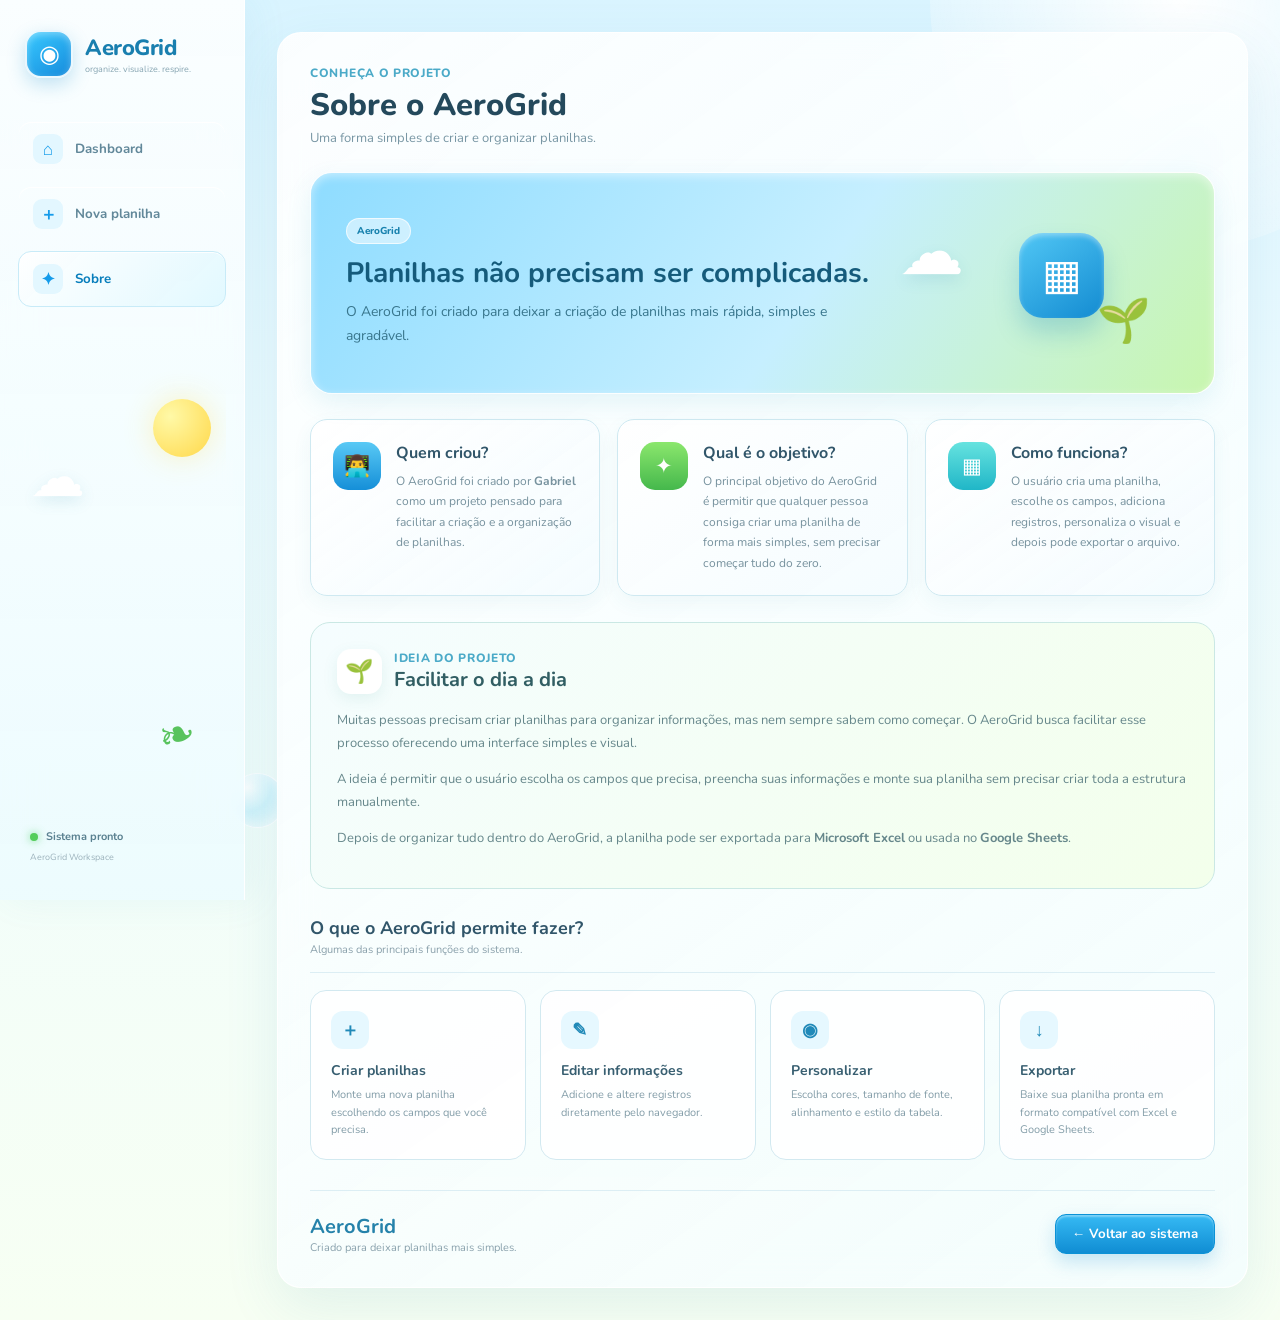
==== sobre.html @ 3f5f3a36 "Aero Grid Um site simples que facilita a criação de planilhas." ====
<!doctype html>
<html lang="pt-BR">
  <head>
    <!--
        permite usar acentos normalmente
    -->
    <meta charset="UTF-8" />

    <!--
        deixa a página funcionar melhor em celular
    -->
    <meta name="viewport" content="width=device-width, initial-scale=1.0" />

    <!--
        nome da aba
    -->
    <title>Sobre - AeroGrid</title>

    <!--
        usa o mesmo css do site principal
    -->
    <link rel="stylesheet" href="style.css" />
  </head>

  <body>
    <!--
        bolhas decorativas do fundo
    -->
    <div class="bolha bolha-1"></div>
    <div class="bolha bolha-2"></div>
    <div class="bolha bolha-3"></div>

    <!--
        menu lateral
    -->
    <aside>
      <!--
            logo e nome do sistema
        -->
      <div class="marca">
        <div class="logo-aerogrid">
          <span> ◉ </span>
        </div>

        <div>
          <h1>AeroGrid</h1>

          <p>organize. visualize. respire.</p>
        </div>
      </div>

      <!--
            menu
        -->
      <nav>
        <!--
                volta para o index
            -->
        <button onclick="window.location.href = 'index.html'">
          <span class="icone-menu"> ⌂ </span>

          Dashboard
        </button>

        <!--
                também volta para o index e já pode criar
                depois pelo botão de nova planilha
            -->
        <button onclick="window.location.href = 'index.html'">
          <span class="icone-menu"> ＋ </span>

          Nova planilha
        </button>

        <!--
                mostra que estamos na página sobre
            -->
        <button class="menu-ativo">
          <span class="icone-menu"> ✦ </span>

          Sobre
        </button>
      </nav>

      <!--
            decoração do menu
        -->
      <div class="natureza-menu">
        <div class="sol-menu"></div>

        <div class="nuvem-menu">☁</div>

        <div class="folha-menu">❧</div>
      </div>

      <!--
            parte de baixo do menu
        -->
      <footer class="rodape-menu">
        <div class="status-online">
          <span></span>

          Sistema pronto
        </div>

        <small> AeroGrid Workspace </small>
      </footer>
    </aside>

    <!--
        conteúdo principal
    -->
    <main>
      <!--
            caixa principal da página sobre
        -->
      <section class="pagina-sobre">
        <!--
                começo da página
            -->
        <header class="cabecalho-sobre">
          <div>
            <p class="saudacao">Conheça o projeto</p>

            <h2>Sobre o AeroGrid</h2>

            <p class="subtitulo">
              Uma forma simples de criar e organizar planilhas.
            </p>
          </div>
        </header>

        <!--
                banner principal
            -->
        <section class="banner-sobre">
          <div>
            <!-- pequena etiqueta -->
            <span class="mini-etiqueta"> AeroGrid </span>

            <!-- frase principal -->
            <h3>Planilhas não precisam ser complicadas.</h3>

            <!-- explicação curta -->
            <p>
              O AeroGrid foi criado para deixar a criação de planilhas mais
              rápida, simples e agradável.
            </p>
          </div>

          <!--
                    desenho decorativo
                -->
          <div class="ilustracao-sobre">
            <!-- ícone da planilha -->
            <span class="icone-planilha"> ▦ </span>

            <!-- plantinha -->
            <span class="icone-folha"> 🌱 </span>

            <!-- nuvem -->
            <span class="icone-nuvem"> ☁ </span>
          </div>
        </section>

        <!--
                três cards explicando o projeto
            -->
        <section class="cards-sobre">
          <!--
                    card sobre quem criou
                -->
          <article class="card-sobre">
            <div class="icone-card-sobre">👨‍💻</div>

            <div>
              <h3>Quem criou?</h3>

              <p>
                O AeroGrid foi criado por
                <strong>Gabriel</strong>
                como um projeto pensado para facilitar a criação e a organização
                de planilhas.
              </p>
            </div>
          </article>

          <!--
                    card sobre o objetivo
                -->
          <article class="card-sobre">
            <div class="icone-card-sobre verde-card">✦</div>

            <div>
              <h3>Qual é o objetivo?</h3>

              <p>
                O principal objetivo do AeroGrid é permitir que qualquer pessoa
                consiga criar uma planilha de forma mais simples, sem precisar
                começar tudo do zero.
              </p>
            </div>
          </article>

          <!--
                    card explicando como funciona
                -->
          <article class="card-sobre">
            <div class="icone-card-sobre ciano-card">▦</div>

            <div>
              <h3>Como funciona?</h3>

              <p>
                O usuário cria uma planilha, escolhe os campos, adiciona
                registros, personaliza o visual e depois pode exportar o
                arquivo.
              </p>
            </div>
          </article>
        </section>

        <!--
                parte explicando melhor a ideia do projeto
            -->
        <section class="objetivo-sobre">
          <!-- título -->
          <div class="titulo-objetivo">
            <span> 🌱 </span>

            <div>
              <p class="saudacao">Ideia do projeto</p>

              <h3>Facilitar o dia a dia</h3>
            </div>
          </div>

          <!--
                    primeiro parágrafo
                -->
          <p>
            Muitas pessoas precisam criar planilhas para organizar informações,
            mas nem sempre sabem como começar. O AeroGrid busca facilitar esse
            processo oferecendo uma interface simples e visual.
          </p>

          <!--
                    segundo parágrafo
                -->
          <p>
            A ideia é permitir que o usuário escolha os campos que precisa,
            preencha suas informações e monte sua planilha sem precisar criar
            toda a estrutura manualmente.
          </p>

          <!--
                    terceiro parágrafo
                -->
          <p>
            Depois de organizar tudo dentro do AeroGrid, a planilha pode ser
            exportada para
            <strong>Microsoft Excel</strong>
            ou usada no
            <strong>Google Sheets</strong>.
          </p>
        </section>

        <!--
                parte mostrando as funções do sistema
            -->
        <section class="recursos-sobre">
          <!-- título -->
          <div class="titulo-area">
            <div>
              <h3>O que o AeroGrid permite fazer?</h3>

              <p>Algumas das principais funções do sistema.</p>
            </div>
          </div>

          <!--
                    lista dos recursos
                -->
          <div class="lista-recursos">
            <!-- criar planilha -->
            <article>
              <span> ＋ </span>

              <h4>Criar planilhas</h4>

              <p>
                Monte uma nova planilha escolhendo os campos que você precisa.
              </p>
            </article>

            <!-- editar -->
            <article>
              <span> ✎ </span>

              <h4>Editar informações</h4>

              <p>Adicione e altere registros diretamente pelo navegador.</p>
            </article>

            <!-- personalizar -->
            <article>
              <span> ◉ </span>

              <h4>Personalizar</h4>

              <p>
                Escolha cores, tamanho de fonte, alinhamento e estilo da tabela.
              </p>
            </article>

            <!-- exportar -->
            <article>
              <span> ↓ </span>

              <h4>Exportar</h4>

              <p>
                Baixe sua planilha pronta em formato compatível com Excel e
                Google Sheets.
              </p>
            </article>
          </div>
        </section>

        <!--
                parte final
            -->
        <footer class="final-sobre">
          <div>
            <h3>AeroGrid</h3>

            <p>Criado para deixar planilhas mais simples.</p>
          </div>

          <!--
                    botão para voltar
                -->
          <button
            class="principal"
            onclick="window.location.href = 'index.html'"
          >
            ← Voltar ao sistema
          </button>
        </footer>
      </section>
    </main>
  </body>
</html>
---- style.css ----
/*
    pega uma fonte arredondada e moderna da internet
*/
@import url("https://fonts.googleapis.com/css2?family=Nunito:wght@400;500;600;700;800&display=swap");

/*
    tira alguns espaços que o navegador coloca sozinho
*/
* {
  margin: 0;
  padding: 0;
  box-sizing: border-box;
}

/*
    aqui criamos nomes para as cores
    assim fica mais fácil usar elas depois
*/
:root {
  --azul: #149bea;
  --azul-forte: #087cc6;
  --azul-claro: #dff5ff;

  --ciano: #35d4d4;

  --verde: #55c94b;
  --verde-claro: #e9ffd9;

  --branco: #ffffff;

  --fundo: #effaff;

  --texto: #25445a;
  --texto-claro: #728f9e;

  --borda: #cce7f0;

  --sombra: rgba(35, 127, 166, 0.13);
}

/*
    visual geral da página
*/
body {
  min-height: 100vh;

  display: flex;

  font-family: "Nunito", sans-serif;

  color: var(--texto);

  /*
        cria um fundo que começa azul
        e vai ficando esverdeado
    */
  background: linear-gradient(180deg, #d9f4ff 0%, #effcff 35%, #f7fff3 100%);

  overflow-x: hidden;
}

/*
    cria um brilho branco no fundo
*/
body::before {
  content: "";

  position: fixed;

  width: 500px;
  height: 500px;

  top: -250px;
  right: -150px;

  border-radius: 50%;

  background: radial-gradient(
    circle,
    rgba(255, 255, 255, 0.95),
    rgba(255, 255, 255, 0)
  );

  pointer-events: none;
}

/*
    bolhas decorativas do site
*/
.bolha {
  position: fixed;

  border-radius: 50%;

  border: 1px solid rgba(255, 255, 255, 0.9);

  /*
        deixa a bolha parecendo transparente
    */
  background: radial-gradient(
    circle at 30% 25%,
    rgba(255, 255, 255, 0.95),
    rgba(117, 218, 255, 0.25) 45%,
    rgba(52, 175, 221, 0.08)
  );

  box-shadow: inset 0 0 15px rgba(255, 255, 255, 0.8);

  pointer-events: none;

  z-index: 0;
}

/*
    posição da primeira bolha
*/
.bolha-1 {
  width: 85px;
  height: 85px;

  right: 5%;
  top: 13%;
}

/*
    posição da segunda bolha
*/
.bolha-2 {
  width: 35px;
  height: 35px;

  right: 11%;
  top: 28%;
}

/*
    posição da terceira bolha
*/
.bolha-3 {
  width: 55px;
  height: 55px;

  left: 18%;
  bottom: 8%;
}

/*
    menu lateral
*/
aside {
  width: 245px;

  height: 100vh;

  position: fixed;

  left: 0;
  top: 0;

  padding: 25px 18px;

  display: flex;

  flex-direction: column;

  /*
        fundo branco meio transparente
    */
  background: linear-gradient(
    180deg,
    rgba(255, 255, 255, 0.85),
    rgba(235, 251, 255, 0.82)
  );

  /*
        deixa o fundo atrás meio borrado
    */
  backdrop-filter: blur(20px);

  border-right: 1px solid rgba(255, 255, 255, 0.9);

  box-shadow: 8px 0 35px rgba(72, 165, 194, 0.08);

  z-index: 20;
}

/*
    área da logo
*/
.marca {
  display: flex;

  align-items: center;

  gap: 12px;

  padding: 5px 7px;

  margin-bottom: 38px;
}

/*
    quadradinho da logo
*/
.logo-aerogrid {
  width: 48px;
  height: 48px;

  border-radius: 16px;

  display: flex;

  align-items: center;

  justify-content: center;

  color: white;

  font-size: 24px;

  background: linear-gradient(145deg, #38c9ff, #168bdc);

  border: 2px solid rgba(255, 255, 255, 0.9);

  box-shadow:
    0 7px 18px rgba(30, 149, 209, 0.25),
    inset 0 3px 7px rgba(255, 255, 255, 0.35);
}

/*
    nome do sistema
*/
.marca h1 {
  color: #197faf;

  font-size: 22px;

  font-weight: 800;

  letter-spacing: -0.5px;
}

/*
    frase pequena da marca
*/
.marca p {
  color: #87a5b2;

  font-size: 9px;
}

/*
    menu de navegação
*/
nav {
  display: flex;

  flex-direction: column;

  gap: 9px;
}

/*
    botões do menu
*/
nav button {
  display: flex;

  align-items: center;

  gap: 12px;

  width: 100%;

  border: 1px solid transparent;

  background: transparent;

  padding: 12px 14px;

  border-radius: 13px;

  font-family: inherit;

  color: #62889a;

  font-weight: 700;

  cursor: pointer;

  transition: 0.2s;
}

/*
    quadradinho do ícone do menu
*/
.icone-menu {
  width: 30px;
  height: 30px;

  border-radius: 9px;

  display: flex;

  align-items: center;

  justify-content: center;

  background: #e3f7ff;

  color: var(--azul);

  font-size: 17px;
}

/*
    quando passa o mouse no botão
*/
nav button:hover {
  color: #087ebc;

  border-color: #c8ebf8;

  background: linear-gradient(
    135deg,
    rgba(255, 255, 255, 0.95),
    rgba(223, 248, 255, 0.9)
  );

  box-shadow: 0 6px 16px rgba(63, 158, 193, 0.08);

  transform: translateX(3px);
}

/*
    mostra qual item do menu está selecionado
*/
.menu-ativo {
  color: #087ebc;

  border-color: #c8ebf8;

  background: linear-gradient(
    135deg,
    rgba(255, 255, 255, 0.95),
    rgba(223, 248, 255, 0.9)
  );
}

/*
    área de decoração do menu
*/
.natureza-menu {
  position: relative;

  flex: 1;

  overflow: hidden;
}

/*
    sol pequeno do menu
*/
.sol-menu {
  width: 58px;
  height: 58px;

  position: absolute;

  top: 18%;
  right: 15px;

  border-radius: 50%;

  background: radial-gradient(circle at 30% 30%, #fff9a7, #ffd84a);

  box-shadow: 0 0 30px rgba(255, 212, 53, 0.3);
}

/*
    nuvem do menu
*/
.nuvem-menu {
  position: absolute;

  top: 26%;
  left: 12px;

  color: white;

  font-size: 55px;

  text-shadow: 0 5px 15px rgba(70, 151, 183, 0.15);
}

/*
    folha decorativa
*/
.folha-menu {
  position: absolute;

  bottom: 10%;
  right: 30px;

  color: #58c35d;

  font-size: 44px;

  transform: rotate(-15deg);
}

/*
    rodapé do menu lateral
*/
.rodape-menu {
  display: flex;

  flex-direction: column;

  gap: 7px;

  padding: 12px;
}

/*
    texto de sistema funcionando
*/
.status-online {
  display: flex;

  align-items: center;

  gap: 8px;

  color: #5a8190;

  font-size: 11px;

  font-weight: 700;
}

/*
    bolinha verde do status
*/
.status-online span {
  width: 8px;
  height: 8px;

  border-radius: 50%;

  background: #54cd5b;

  box-shadow: 0 0 8px rgba(67, 205, 88, 0.7);
}

/*
    texto pequeno do rodapé
*/
.rodape-menu small {
  color: #9ab1ba;

  font-size: 9px;
}

/*
    parte principal do site
*/
main {
  width: calc(100% - 245px);

  min-height: 100vh;

  margin-left: 245px;

  padding: 32px;

  position: relative;

  z-index: 2;
}

/*
    caixa principal do dashboard e editor
*/
#dashboard,
#editor,
.pagina-sobre {
  width: 100%;

  max-width: 1400px;

  min-height: calc(100vh - 64px);

  margin: auto;

  padding: 32px;

  border: 1px solid rgba(255, 255, 255, 0.95);

  border-radius: 24px;

  background: linear-gradient(
    145deg,
    rgba(255, 255, 255, 0.89),
    rgba(243, 253, 255, 0.78)
  );

  backdrop-filter: blur(18px);

  box-shadow: 0 20px 55px rgba(58, 140, 170, 0.11);
}

/*
    classe usada para esconder uma tela
*/
.escondido {
  display: none !important;
}

/*
    cabeçalho do dashboard
*/
.cabecalho-dashboard {
  display: flex;

  align-items: center;

  justify-content: space-between;

  gap: 20px;

  margin-bottom: 25px;
}

/*
    texto pequeno de boas-vindas
*/
.saudacao {
  color: #4baac8;

  font-size: 12px;

  font-weight: 800;

  text-transform: uppercase;

  letter-spacing: 0.7px;
}

/*
    título do dashboard
*/
.cabecalho-dashboard h2,
.cabecalho-sobre h2 {
  margin-top: 3px;

  color: #24495c;

  font-size: 31px;

  font-weight: 800;
}

/*
    texto pequeno abaixo do título
*/
.subtitulo {
  margin-top: 3px;

  color: #7896a4;

  font-size: 13px;
}

/*
    visual normal dos botões
*/
button {
  font-family: inherit;

  padding: 10px 16px;

  border: 1px solid #cce8f1;

  border-radius: 11px;

  background: rgba(255, 255, 255, 0.88);

  color: #527d90;

  font-weight: 700;

  cursor: pointer;

  transition: 0.2s;

  box-shadow: inset 0 1px 0 rgba(255, 255, 255, 0.9);
}

/*
    quando passa o mouse no botão
*/
button:hover {
  color: #1984ba;

  border-color: #9fdaf0;

  background: #effaff;

  transform: translateY(-1px);
}

/*
    botão azul principal
*/
.principal {
  border: 1px solid #0b92d6;

  color: white;

  background: linear-gradient(180deg, #36baf4, #108dd3);

  box-shadow:
    0 8px 18px rgba(17, 142, 211, 0.22),
    inset 0 2px 2px rgba(255, 255, 255, 0.35);
}

/*
    efeito do botão azul
*/
.principal:hover {
  color: white;

  background: linear-gradient(180deg, #42c4fb, #0b83c8);

  box-shadow: 0 10px 22px rgba(17, 142, 211, 0.28);
}

/*
    banner grande da página inicial
*/
.banner {
  min-height: 175px;

  position: relative;

  overflow: hidden;

  display: flex;

  align-items: center;

  justify-content: space-between;

  margin-bottom: 23px;

  padding: 28px 32px;

  border: 1px solid rgba(255, 255, 255, 0.95);

  border-radius: 22px;

  background: linear-gradient(125deg, #8edcff, #c6efff 53%, #c8f6ae);

  box-shadow:
    inset 0 3px 10px rgba(255, 255, 255, 0.5),
    0 9px 25px rgba(61, 166, 195, 0.12);
}

/*
    brilho no banner
*/
.banner::after {
  content: "";

  position: absolute;

  width: 230px;
  height: 230px;

  top: -160px;
  left: 33%;

  border-radius: 50%;

  background: rgba(255, 255, 255, 0.45);

  filter: blur(10px);
}

/*
    texto do banner
*/
.banner-texto {
  position: relative;

  z-index: 5;

  max-width: 520px;
}

/*
    etiqueta pequena do banner
*/
.mini-etiqueta {
  display: inline-block;

  margin-bottom: 10px;

  padding: 5px 10px;

  border: 1px solid rgba(255, 255, 255, 0.7);

  border-radius: 50px;

  color: #1982ae;

  background: rgba(255, 255, 255, 0.5);

  font-size: 10px;

  font-weight: 800;
}

/*
    título do banner
*/
.banner h3 {
  color: #155b7b;

  font-size: 25px;

  margin-bottom: 6px;
}

/*
    texto do banner
*/
.banner p {
  color: #39768d;

  font-size: 13px;

  max-width: 410px;
}

/*
    parte onde ficam sol, nuvem e ilha
*/
.banner-ilustracao {
  width: 290px;

  height: 150px;

  position: relative;
}

/*
    sol grande do banner
*/
.sol {
  width: 70px;
  height: 70px;

  position: absolute;

  right: 28px;
  top: 4px;

  border-radius: 50%;

  background: radial-gradient(circle at 30% 30%, #fffbc0, #ffdc45);

  box-shadow: 0 0 28px rgba(255, 219, 76, 0.45);
}

/*
    nuvens do banner
*/
.nuvem {
  position: absolute;

  color: white;

  text-shadow: 0 5px 15px rgba(48, 139, 177, 0.12);
}

/*
    primeira nuvem
*/
.nuvem-1 {
  left: 10px;
  top: 18px;

  font-size: 64px;
}

/*
    segunda nuvem
*/
.nuvem-2 {
  right: 70px;
  top: 53px;

  font-size: 44px;
}

/*
    ilha verde
*/
.ilha {
  width: 180px;
  height: 45px;

  position: absolute;

  bottom: 5px;
  right: 20px;

  display: flex;

  align-items: center;

  justify-content: center;

  border-radius: 50% 50% 45% 45%;

  background: linear-gradient(#73d95c, #40ae48);

  box-shadow: 0 10px 15px rgba(40, 131, 85, 0.15);
}

/*
    plantinha da ilha
*/
.ilha span {
  font-size: 32px;

  transform: translateY(-17px);
}

/*
    área dos três cards de números
*/
.estatisticas {
  display: grid;

  grid-template-columns: repeat(3, 1fr);

  gap: 17px;

  margin-bottom: 35px;
}

/*
    cada card de número
*/
.estatisticas > div {
  min-height: 105px;

  padding: 20px;

  display: flex;

  align-items: center;

  gap: 16px;

  border: 1px solid rgba(183, 224, 237, 0.85);

  border-radius: 17px;

  background: linear-gradient(
    145deg,
    rgba(255, 255, 255, 0.95),
    rgba(242, 252, 255, 0.86)
  );

  box-shadow: 0 8px 20px rgba(55, 135, 164, 0.06);

  transition: 0.2s;
}

/*
    quando passa o mouse no card
*/
.estatisticas > div:hover {
  transform: translateY(-3px);

  box-shadow: 0 12px 26px rgba(55, 135, 164, 0.1);
}

/*
    ícones dos cards
*/
.icone-estatistica {
  width: 48px;
  height: 48px;

  display: flex;

  align-items: center;

  justify-content: center;

  border-radius: 15px;

  font-size: 22px;

  font-weight: bold;

  color: white;

  box-shadow: inset 0 2px 2px rgba(255, 255, 255, 0.35);
}

/*
    ícone azul
*/
.icone-estatistica.azul {
  background: linear-gradient(#5dcaff, #158fe0);
}

/*
    ícone verde
*/
.icone-estatistica.verde {
  background: linear-gradient(#8ae56c, #42b94a);
}

/*
    ícone ciano
*/
.icone-estatistica.ciano {
  background: linear-gradient(#5ee2df, #20b7c8);
}

/*
    texto pequeno do card
*/
.estatisticas section p {
  color: #7894a1;

  font-size: 11px;

  font-weight: 700;
}

/*
    número grande
*/
.estatisticas strong {
  color: #284b5e;

  font-size: 29px;
}

/*
    área das planilhas
*/
.area-planilhas {
  margin-top: 8px;
}

/*
    título da área
*/
.titulo-area {
  display: flex;

  justify-content: space-between;

  align-items: center;

  padding-bottom: 15px;

  margin-bottom: 17px;

  border-bottom: 1px solid #dceef4;
}

/*
    título
*/
.titulo-area h3 {
  color: #31566a;

  font-size: 18px;
}

/*
    descrição pequena
*/
.titulo-area p {
  color: #8aa1ab;

  font-size: 11px;

  margin-top: 2px;
}

/*
    grade dos cards de planilhas
*/
.lista-planilhas {
  display: grid;

  grid-template-columns: repeat(auto-fill, minmax(270px, 1fr));

  gap: 15px;
}

/*
    card de uma planilha
*/
.card-planilha {
  position: relative;

  overflow: hidden;

  padding: 20px;

  border: 1px solid #cfe9f1;

  border-radius: 16px;

  background: linear-gradient(145deg, #ffffff, #f4fcff);

  cursor: pointer;

  transition: 0.2s;

  box-shadow: 0 6px 18px rgba(44, 128, 159, 0.05);
}

/*
    faixa colorida do lado do card
*/
.card-planilha::before {
  content: "";

  width: 5px;

  position: absolute;

  left: 0;
  top: 0;
  bottom: 0;

  background: linear-gradient(#27b6f2, #62d65c);
}

/*
    efeito quando passa o mouse
*/
.card-planilha:hover {
  transform: translateY(-3px);

  border-color: #9dd8e9;

  box-shadow: 0 11px 27px rgba(44, 128, 159, 0.11);
}

/*
    nome da planilha
*/
.card-planilha h4 {
  margin-bottom: 7px;

  color: #345768;

  font-size: 15px;
}

/*
    informações da planilha
*/
.card-planilha p {
  margin-bottom: 15px;

  color: #89a0aa;

  font-size: 11px;
}

/*
    parte de baixo do card
*/
.card-planilha footer {
  display: flex;

  justify-content: space-between;

  align-items: center;
}

/*
    etiqueta excel ou google sheets
*/
.tag {
  padding: 5px 9px;

  color: #2881a5;

  background: #e8f8ff;

  border: 1px solid #c5eafa;

  border-radius: 50px;

  font-size: 9px;

  font-weight: 800;
}

/*
    botão excluir
*/
.excluir {
  padding: 6px 9px;

  color: #df6971;

  border-color: #ffd5d8;

  background: #fff5f5;
}

/*
    cabeçalho do editor
*/
.cabecalho-editor {
  display: flex;

  align-items: center;

  justify-content: space-between;

  gap: 20px;

  margin-bottom: 24px;
}

/*
    parte esquerda do editor
*/
.informacoes-editor {
  display: flex;

  align-items: center;

  gap: 18px;
}

/*
    botão voltar
*/
.voltar {
  color: #2786ad;

  background: #ecfaff;
}

/*
    texto pequeno acima do nome
*/
.mini-texto {
  color: #55a6c4;

  font-size: 10px;

  font-weight: 800;

  text-transform: uppercase;

  letter-spacing: 0.5px;
}

/*
    campo com o nome da planilha
*/
.titulo-planilha {
  display: block;

  max-width: 550px;

  border: none;

  outline: none;

  background: transparent;

  color: #294b5c;

  font-family: inherit;

  font-size: 26px;

  font-weight: 800;
}

/*
    texto mostrando excel ou google
*/
#tipoPlanilha {
  color: #8ba3ad;

  font-size: 11px;
}

/*
    botões do editor
*/
.acoes {
  display: flex;

  gap: 9px;

  flex-wrap: wrap;
}

/*
    caixa de personalização
*/
.personalizacao {
  overflow: hidden;

  margin-bottom: 22px;

  border: 1px solid #c9e9f2;

  border-radius: 17px;

  background: rgba(255, 255, 255, 0.85);

  box-shadow: 0 7px 20px rgba(49, 136, 167, 0.06);
}

/*
    topo da personalização
*/
.titulo-personalizacao {
  padding: 17px 19px;

  display: flex;

  align-items: center;

  justify-content: space-between;

  gap: 20px;

  background: linear-gradient(90deg, #e6f8ff, #efffe8);

  border-bottom: 1px solid #d1eaf1;
}

/*
    organiza o ícone e o texto
*/
.titulo-personalizacao > div {
  display: flex;

  align-items: center;

  gap: 10px;
}

/*
    ícone da personalização
*/
.personalizacao-icone {
  width: 36px;
  height: 36px;

  display: flex;

  align-items: center;

  justify-content: center;

  border-radius: 11px;

  color: white;

  background: linear-gradient(#4bc9e7, #239acb);
}

/*
    título
*/
.titulo-personalizacao h3 {
  color: #32677c;

  font-size: 15px;
}

/*
    texto pequeno
*/
.titulo-personalizacao p {
  color: #80a0ac;

  font-size: 10px;
}

/*
    grade das opções de personalização
*/
.opcoes-personalizacao {
  padding: 17px;

  display: grid;

  grid-template-columns: repeat(8, minmax(100px, 1fr));

  gap: 12px;
}

/*
    texto de cada opção
*/
.opcoes-personalizacao label {
  display: flex;

  flex-direction: column;

  gap: 6px;

  color: #708e9b;

  font-size: 9px;

  font-weight: 800;
}

/*
    caixas de escolha
*/
.opcoes-personalizacao select {
  height: 36px;

  padding: 0 8px;

  outline: none;

  border: 1px solid #cae5ee;

  border-radius: 9px;

  color: #4c7485;

  background: #faffff;

  font-family: inherit;
}

/*
    seletor de cor
*/
.opcoes-personalizacao input[type="color"] {
  width: 48px;
  height: 36px;

  padding: 3px;

  border: 1px solid #c8e4ed;

  border-radius: 9px;

  background: white;

  cursor: pointer;
}

/*
    caixa onde fica a tabela
*/
.tabela-container {
  overflow: auto;

  border: 1px solid #c8e7ef;

  border-radius: 17px;

  background: rgba(255, 255, 255, 0.94);

  box-shadow: 0 8px 22px rgba(45, 131, 161, 0.06);
}

/*
    tamanho da tabela
*/
table {
  width: 100%;

  min-width: 700px;
}

/*
    títulos das colunas
*/
th {
  padding: 14px;

  font-size: 13px;

  font-weight: 800;
}

/*
    células
*/
td {
  padding: 0;
}

/*
    campos onde o usuário escreve
*/
td input {
  width: 100%;

  padding: 14px;

  border: none;

  outline: none;

  font-family: inherit;

  background: transparent;
}

/*
    quando clica em uma célula
*/
td input:focus {
  background: #ecfbff !important;

  box-shadow: inset 0 0 0 2px #59bee4;
}

/*
    coluna de ações
*/
.coluna-acoes {
  width: 80px;

  text-align: center;
}

/*
    modo grade
*/
.modo-grade {
  border-collapse: collapse;
}

/*
    cria linhas em volta de tudo
*/
.modo-grade th,
.modo-grade td {
  border: 1px solid #d2e9f0;
}

/*
    modo tabela
*/
.modo-tabela {
  border-collapse: separate;

  border-spacing: 0 9px;

  padding: 10px;
}

/*
    tira bordas dos títulos
*/
.modo-tabela thead th {
  border: none;
}

/*
    bordas das linhas
*/
.modo-tabela td {
  border-top: 1px solid #d2e9f0;

  border-bottom: 1px solid #d2e9f0;
}

/*
    arredonda o lado esquerdo
*/
.modo-tabela td:first-child {
  border-left: 1px solid #d2e9f0;

  border-radius: 10px 0 0 10px;
}

/*
    arredonda o lado direito
*/
.modo-tabela td:last-child {
  border-right: 1px solid #d2e9f0;

  border-radius: 0 10px 10px 0;
}

/*
    mensagem de nenhuma planilha
*/
.vazio {
  grid-column: 1 / -1;

  padding: 45px;

  text-align: center;

  color: #7596a4;

  border: 1px dashed #9fd7e8;

  border-radius: 16px;

  background: linear-gradient(135deg, #f5fdff, #f4fff0);
}

/*
    janelas de criar planilha e campo
*/
dialog {
  width: 500px;

  max-width: 92%;

  padding: 0;

  margin: auto;

  border: 1px solid #c6e5ee;

  border-radius: 19px;

  background: rgba(255, 255, 255, 0.97);

  box-shadow: 0 25px 70px rgba(31, 113, 145, 0.24);
}

/*
    escurece o fundo quando abre a janela
*/
dialog::backdrop {
  background: rgba(25, 74, 93, 0.22);

  backdrop-filter: blur(4px);
}

/*
    espaço dentro da janela
*/
dialog form {
  padding: 28px;
}

/*
    topo da janela
*/
.titulo-modal {
  display: flex;

  align-items: center;

  gap: 12px;

  margin-bottom: 23px;
}

/*
    ícone da janela
*/
.icone-modal {
  width: 42px;
  height: 42px;

  display: flex;

  align-items: center;

  justify-content: center;

  border-radius: 13px;

  color: white;

  background: linear-gradient(#56c9ef, #228fc8);

  box-shadow: inset 0 2px 2px rgba(255, 255, 255, 0.4);
}

/*
    título da janela
*/
.titulo-modal h2 {
  color: #31586b;

  font-size: 20px;
}

/*
    descrição da janela
*/
.titulo-modal p {
  color: #88a2ad;

  font-size: 10px;
}

/*
    textos dos campos da janela
*/
dialog label {
  display: block;

  margin-bottom: 17px;

  color: #577989;

  font-size: 11px;

  font-weight: 800;
}

/*
    campos e seletores da janela
*/
dialog input,
dialog select {
  display: block;

  width: 100%;

  margin-top: 7px;

  padding: 11px;

  outline: none;

  border: 1px solid #c9e5ed;

  border-radius: 10px;

  background: #fbffff;

  color: #4f7181;

  font-family: inherit;
}

/*
    quando clica em um campo da janela
*/
dialog input:focus,
dialog select:focus {
  border-color: #59bee4;

  box-shadow: 0 0 0 3px rgba(80, 193, 231, 0.13);
}

/*
    parte dos campos da criação
*/
.area-campos-modal {
  margin-top: 21px;
}

/*
    título dos campos
*/
.area-campos-modal h3 {
  color: #41687a;

  font-size: 14px;
}

/*
    texto de exemplo
*/
.descricao {
  margin: 4px 0 12px;

  color: #88a1ab;

  font-size: 10px;
}

/*
    cada campo criado
*/
.campo-criacao {
  display: flex;

  gap: 8px;

  margin-bottom: 8px;
}

/*
    tira margem do input
*/
.campo-criacao input {
  margin: 0;
}

/*
    botão de adicionar campo
*/
.secundario {
  width: 100%;

  margin-top: 6px;

  color: #258ab3;

  border-style: dashed;

  background: #f4fcff;
}

/*
    botões da parte de baixo da janela
*/
dialog footer {
  display: flex;

  justify-content: flex-end;

  gap: 9px;

  margin-top: 23px;
}

/*
    botão cancelar
*/
.cancelar {
  color: #7a929b;
}

/* ================================================= */
/* PAGINA SOBRE */
/* ================================================= */

/*
    cabeçalho da página sobre
*/
.cabecalho-sobre {
  margin-bottom: 25px;
}

/*
    banner da página sobre
*/
.banner-sobre {
  position: relative;

  overflow: hidden;

  min-height: 210px;

  padding: 35px;

  margin-bottom: 25px;

  display: flex;

  align-items: center;

  justify-content: space-between;

  border-radius: 22px;

  border: 1px solid rgba(255, 255, 255, 0.95);

  background: linear-gradient(125deg, #8edcff, #c6efff 55%, #c8f6ae);

  box-shadow:
    inset 0 3px 10px rgba(255, 255, 255, 0.5),
    0 9px 25px rgba(61, 166, 195, 0.12);
}

/*
    título do banner sobre
*/
.banner-sobre h3 {
  max-width: 550px;

  margin-bottom: 8px;

  color: #155b7b;

  font-size: 28px;
}

/*
    texto do banner sobre
*/
.banner-sobre p {
  max-width: 540px;

  color: #39768d;

  font-size: 14px;

  line-height: 1.7;
}

/*
    área decorativa do banner
*/
.ilustracao-sobre {
  width: 280px;
  height: 150px;

  position: relative;
}

/*
    quadrado com ícone de planilha
*/
.icone-planilha {
  width: 85px;
  height: 85px;

  position: absolute;

  right: 75px;
  top: 25px;

  display: flex;

  align-items: center;

  justify-content: center;

  border-radius: 24px;

  color: white;

  font-size: 42px;

  background: linear-gradient(145deg, #51c7f5, #138bd1);

  box-shadow:
    0 15px 25px rgba(24, 134, 190, 0.25),
    inset 0 3px 5px rgba(255, 255, 255, 0.35);
}

/*
    plantinha decorativa
*/
.icone-folha {
  position: absolute;

  right: 28px;
  bottom: 8px;

  font-size: 43px;
}

/*
    nuvem decorativa
*/
.icone-nuvem {
  position: absolute;

  left: 0;
  top: 0;

  color: white;

  font-size: 65px;

  text-shadow: 0 6px 15px rgba(45, 133, 169, 0.13);
}

/*
    cards da página sobre
*/
.cards-sobre {
  display: grid;

  grid-template-columns: repeat(3, 1fr);

  gap: 17px;

  margin-bottom: 26px;
}

/*
    cada card
*/
.card-sobre {
  display: flex;

  align-items: flex-start;

  gap: 15px;

  padding: 22px;

  border: 1px solid #cfe9f1;

  border-radius: 17px;

  background: linear-gradient(
    145deg,
    rgba(255, 255, 255, 0.97),
    rgba(244, 252, 255, 0.9)
  );

  box-shadow: 0 7px 20px rgba(44, 128, 159, 0.06);
}

/*
    título do card
*/
.card-sobre h3 {
  margin-bottom: 7px;

  color: #31566a;

  font-size: 16px;
}

/*
    texto do card
*/
.card-sobre p {
  color: #77929e;

  font-size: 12px;

  line-height: 1.7;
}

/*
    ícone do card
*/
.icone-card-sobre {
  min-width: 48px;
  height: 48px;

  display: flex;

  align-items: center;

  justify-content: center;

  border-radius: 15px;

  color: white;

  font-size: 21px;

  background: linear-gradient(#59c9f5, #158fd8);
}

/*
    versão verde do ícone
*/
.verde-card {
  background: linear-gradient(#8be76d, #45b84c);
}

/*
    versão ciano
*/
.ciano-card {
  background: linear-gradient(#66e3df, #20b6c7);
}

/*
    caixa explicando a ideia do projeto
*/
.objetivo-sobre {
  padding: 26px;

  margin-bottom: 27px;

  border-radius: 20px;

  border: 1px solid #cae8e4;

  background: linear-gradient(135deg, #f5fdff, #f3ffeb);
}

/*
    título dessa caixa
*/
.titulo-objetivo {
  display: flex;

  align-items: center;

  gap: 12px;

  margin-bottom: 15px;
}

/*
    ícone da plantinha
*/
.titulo-objetivo > span {
  width: 45px;
  height: 45px;

  display: flex;

  align-items: center;

  justify-content: center;

  border-radius: 14px;

  background: white;

  font-size: 23px;

  box-shadow: 0 5px 15px rgba(63, 148, 137, 0.1);
}

/*
    título da ideia
*/
.titulo-objetivo h3 {
  color: #315e63;

  font-size: 20px;
}

/*
    parágrafos da ideia
*/
.objetivo-sobre > p {
  max-width: 1000px;

  margin-bottom: 12px;

  color: #66878b;

  font-size: 13px;

  line-height: 1.8;
}

/*
    área de recursos
*/
.recursos-sobre {
  margin-bottom: 30px;
}

/*
    grid dos recursos
*/
.lista-recursos {
  display: grid;

  grid-template-columns: repeat(4, 1fr);

  gap: 14px;
}

/*
    cada recurso
*/
.lista-recursos article {
  padding: 20px;

  border: 1px solid #d2e9f0;

  border-radius: 16px;

  background: rgba(255, 255, 255, 0.86);
}

/*
    ícone do recurso
*/
.lista-recursos article > span {
  width: 38px;
  height: 38px;

  display: flex;

  align-items: center;

  justify-content: center;

  margin-bottom: 12px;

  border-radius: 12px;

  color: #2089b8;

  background: #e6f8ff;

  font-size: 18px;

  font-weight: 800;
}

/*
    título do recurso
*/
.lista-recursos h4 {
  margin-bottom: 6px;

  color: #385f71;

  font-size: 14px;
}

/*
    texto do recurso
*/
.lista-recursos p {
  color: #839da8;

  font-size: 11px;

  line-height: 1.6;
}

/*
    parte final da página sobre
*/
.final-sobre {
  display: flex;

  justify-content: space-between;

  align-items: center;

  gap: 20px;

  padding-top: 22px;

  border-top: 1px solid #dceef4;
}

/*
    nome do sistema no final
*/
.final-sobre h3 {
  color: #2582aa;

  font-size: 20px;
}

/*
    frase final
*/
.final-sobre p {
  color: #8aa2ac;

  font-size: 11px;
}

/* ================================================= */
/* RESPONSIVIDADE */
/* ================================================= */

/*
    quando a tela começa a ficar menor
*/
@media (max-width: 1150px) {
  /*
        deixa as opções de personalização em 4 colunas
    */
  .opcoes-personalizacao {
    grid-template-columns: repeat(4, 1fr);
  }

  /*
        deixa os cards da página sobre um embaixo do outro
    */
  .cards-sobre {
    grid-template-columns: 1fr;
  }

  /*
        recursos ficam em 2 colunas
    */
  .lista-recursos {
    grid-template-columns: repeat(2, 1fr);
  }
}

/*
    estilo para celular
*/
@media (max-width: 800px) {
  /*
        menu fica pequeno
    */
  aside {
    width: 72px;

    padding: 20px 8px;
  }

  /*
        centraliza a logo
    */
  .marca {
    justify-content: center;
  }

  /*
        esconde o texto da logo
    */
  .marca > div:last-child {
    display: none;
  }

  /*
        deixa a logo menor
    */
  .logo-aerogrid {
    width: 46px;
    height: 46px;
  }

  /*
        deixa apenas os ícones do menu
    */
  nav button {
    justify-content: center;

    font-size: 0;

    padding: 10px;
  }

  /*
        aumenta os ícones
    */
  .icone-menu {
    font-size: 19px;
  }

  /*
        esconde decorações do menu
    */
  .natureza-menu,
  .rodape-menu {
    display: none;
  }

  /*
        ajusta o conteúdo principal
    */
  main {
    width: calc(100% - 72px);

    margin-left: 72px;

    padding: 14px;
  }

  /*
        diminui espaços das caixas
    */
  #dashboard,
  #editor,
  .pagina-sobre {
    min-height: calc(100vh - 28px);

    padding: 20px;
  }

  /*
        cabeçalhos ficam um embaixo do outro
    */
  .cabecalho-dashboard,
  .cabecalho-editor {
    flex-direction: column;

    align-items: flex-start;
  }

  /*
        banner fica menor
    */
  .banner {
    min-height: 210px;

    padding: 22px;
  }

  /*
        esconde o desenho do banner
        para não apertar o texto
    */
  .banner-ilustracao {
    display: none;
  }

  /*
        estatísticas ficam uma embaixo da outra
    */
  .estatisticas {
    grid-template-columns: 1fr;
  }

  /*
        personalização fica com 2 colunas
    */
  .opcoes-personalizacao {
    grid-template-columns: repeat(2, 1fr);
  }

  /*
        topo do editor fica vertical
    */
  .informacoes-editor {
    flex-direction: column;

    align-items: flex-start;
  }

  /*
        nome da planilha fica menor
    */
  .titulo-planilha {
    max-width: 100%;

    font-size: 22px;
  }

  /*
        banner da página sobre
    */
  .banner-sobre {
    min-height: auto;

    padding: 24px;
  }

  /*
        esconde desenho da página sobre
    */
  .ilustracao-sobre {
    display: none;
  }

  /*
        recursos ficam um embaixo do outro
    */
  .lista-recursos {
    grid-template-columns: 1fr;
  }

  /*
        final da página sobre fica vertical
    */
  .final-sobre {
    flex-direction: column;

    align-items: flex-start;
  }
}
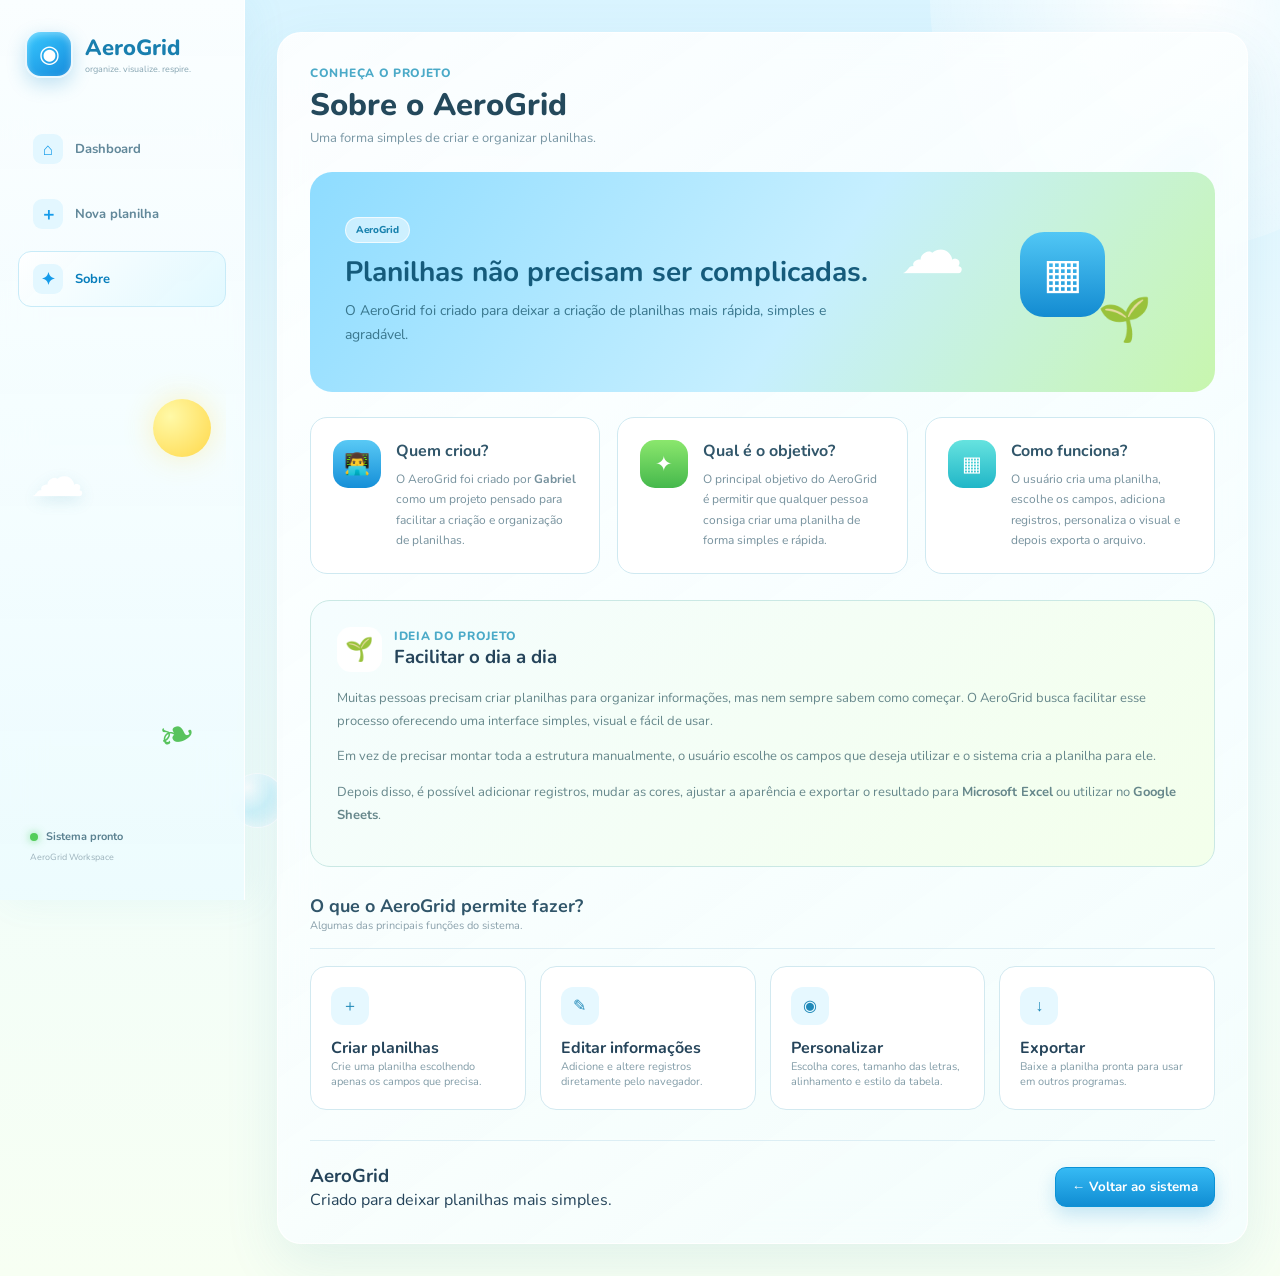
==== commit 9bcf6233: "Aero Grid Um site que facilita a criação de planilhas." ====
--- a/sobre.html
+++ b/sobre.html
@@ -1,90 +1,65 @@
 <!doctype html>
 <html lang="pt-BR">
   <head>
-    <!--
-        permite usar acentos normalmente
-    -->
+    <!-- permite acentos -->
     <meta charset="UTF-8" />
 
-    <!--
-        deixa a página funcionar melhor em celular
-    -->
+    <!-- responsividade -->
     <meta name="viewport" content="width=device-width, initial-scale=1.0" />
 
-    <!--
-        nome da aba
-    -->
+    <!-- nome da aba -->
     <title>Sobre - AeroGrid</title>
 
-    <!--
-        usa o mesmo css do site principal
-    -->
+    <!-- usa o mesmo css -->
     <link rel="stylesheet" href="style.css" />
   </head>
 
   <body>
-    <!--
-        bolhas decorativas do fundo
-    -->
+    <!-- bolhas decorativas -->
     <div class="bolha bolha-1"></div>
     <div class="bolha bolha-2"></div>
     <div class="bolha bolha-3"></div>
 
-    <!--
-        menu lateral
-    -->
+    <!-- menu lateral -->
     <aside>
-      <!--
-            logo e nome do sistema
-        -->
+      <!-- logo -->
       <div class="marca">
         <div class="logo-aerogrid">
-          <span> ◉ </span>
+          <span>◉</span>
         </div>
 
-        <div>
+        <div class="marca-texto">
           <h1>AeroGrid</h1>
 
           <p>organize. visualize. respire.</p>
         </div>
       </div>
 
-      <!--
-            menu
-        -->
+      <!-- menu -->
       <nav>
-        <!--
-                volta para o index
-            -->
+        <!-- volta ao site principal -->
         <button onclick="window.location.href = 'index.html'">
           <span class="icone-menu"> ⌂ </span>
 
-          Dashboard
+          <span class="texto-menu"> Dashboard </span>
         </button>
 
-        <!--
-                também volta para o index e já pode criar
-                depois pelo botão de nova planilha
-            -->
+        <!-- volta ao site principal -->
         <button onclick="window.location.href = 'index.html'">
           <span class="icone-menu"> ＋ </span>
 
-          Nova planilha
+          <span class="texto-menu"> Nova planilha </span>
         </button>
 
-        <!--
-                mostra que estamos na página sobre
-            -->
+        <!-- página atual -->
         <button class="menu-ativo">
           <span class="icone-menu"> ✦ </span>
 
-          Sobre
+          <span class="texto-menu"> Sobre </span>
         </button>
       </nav>
 
-      <!--
-            decoração do menu
-        -->
+      <!-- decoração -->
       <div class="natureza-menu">
         <div class="sol-menu"></div>
 
@@ -93,9 +68,7 @@
         <div class="folha-menu">❧</div>
       </div>
 
-      <!--
-            parte de baixo do menu
-        -->
+      <!-- rodapé -->
       <footer class="rodape-menu">
         <div class="status-online">
           <span></span>
@@ -107,17 +80,10 @@
       </footer>
     </aside>
 
-    <!--
-        conteúdo principal
-    -->
+    <!-- conteúdo principal -->
     <main>
-      <!--
-            caixa principal da página sobre
-        -->
       <section class="pagina-sobre">
-        <!--
-                começo da página
-            -->
+        <!-- começo -->
         <header class="cabecalho-sobre">
           <div>
             <p class="saudacao">Conheça o projeto</p>
@@ -130,46 +96,32 @@
           </div>
         </header>
 
-        <!--
-                banner principal
-            -->
+        <!-- banner -->
         <section class="banner-sobre">
           <div>
-            <!-- pequena etiqueta -->
             <span class="mini-etiqueta"> AeroGrid </span>
 
-            <!-- frase principal -->
             <h3>Planilhas não precisam ser complicadas.</h3>
 
-            <!-- explicação curta -->
             <p>
               O AeroGrid foi criado para deixar a criação de planilhas mais
               rápida, simples e agradável.
             </p>
           </div>
 
-          <!--
-                    desenho decorativo
-                -->
+          <!-- ilustração -->
           <div class="ilustracao-sobre">
-            <!-- ícone da planilha -->
             <span class="icone-planilha"> ▦ </span>
 
-            <!-- plantinha -->
             <span class="icone-folha"> 🌱 </span>
 
-            <!-- nuvem -->
             <span class="icone-nuvem"> ☁ </span>
           </div>
         </section>
 
-        <!--
-                três cards explicando o projeto
-            -->
+        <!-- cards -->
         <section class="cards-sobre">
-          <!--
-                    card sobre quem criou
-                -->
+          <!-- quem criou -->
           <article class="card-sobre">
             <div class="icone-card-sobre">👨‍💻</div>
 
@@ -179,15 +131,13 @@
               <p>
                 O AeroGrid foi criado por
                 <strong>Gabriel</strong>
-                como um projeto pensado para facilitar a criação e a organização
+                como um projeto pensado para facilitar a criação e organização
                 de planilhas.
               </p>
             </div>
           </article>
 
-          <!--
-                    card sobre o objetivo
-                -->
+          <!-- objetivo -->
           <article class="card-sobre">
             <div class="icone-card-sobre verde-card">✦</div>
 
@@ -196,15 +146,12 @@
 
               <p>
                 O principal objetivo do AeroGrid é permitir que qualquer pessoa
-                consiga criar uma planilha de forma mais simples, sem precisar
-                começar tudo do zero.
+                consiga criar uma planilha de forma simples e rápida.
               </p>
             </div>
           </article>
 
-          <!--
-                    card explicando como funciona
-                -->
+          <!-- como funciona -->
           <article class="card-sobre">
             <div class="icone-card-sobre ciano-card">▦</div>
 
@@ -213,18 +160,14 @@
 
               <p>
                 O usuário cria uma planilha, escolhe os campos, adiciona
-                registros, personaliza o visual e depois pode exportar o
-                arquivo.
+                registros, personaliza o visual e depois exporta o arquivo.
               </p>
             </div>
           </article>
         </section>
 
-        <!--
-                parte explicando melhor a ideia do projeto
-            -->
+        <!-- explicação principal -->
         <section class="objetivo-sobre">
-          <!-- título -->
           <div class="titulo-objetivo">
             <span> 🌱 </span>
 
@@ -235,41 +178,29 @@
             </div>
           </div>
 
-          <!--
-                    primeiro parágrafo
-                -->
           <p>
             Muitas pessoas precisam criar planilhas para organizar informações,
             mas nem sempre sabem como começar. O AeroGrid busca facilitar esse
-            processo oferecendo uma interface simples e visual.
+            processo oferecendo uma interface simples, visual e fácil de usar.
           </p>
 
-          <!--
-                    segundo parágrafo
-                -->
           <p>
-            A ideia é permitir que o usuário escolha os campos que precisa,
-            preencha suas informações e monte sua planilha sem precisar criar
-            toda a estrutura manualmente.
+            Em vez de precisar montar toda a estrutura manualmente, o usuário
+            escolhe os campos que deseja utilizar e o sistema cria a planilha
+            para ele.
           </p>
 
-          <!--
-                    terceiro parágrafo
-                -->
           <p>
-            Depois de organizar tudo dentro do AeroGrid, a planilha pode ser
-            exportada para
+            Depois disso, é possível adicionar registros, mudar as cores,
+            ajustar a aparência e exportar o resultado para
             <strong>Microsoft Excel</strong>
-            ou usada no
+            ou utilizar no
             <strong>Google Sheets</strong>.
           </p>
         </section>
 
-        <!--
-                parte mostrando as funções do sistema
-            -->
+        <!-- recursos -->
         <section class="recursos-sobre">
-          <!-- título -->
           <div class="titulo-area">
             <div>
               <h3>O que o AeroGrid permite fazer?</h3>
@@ -278,22 +209,15 @@
             </div>
           </div>
 
-          <!--
-                    lista dos recursos
-                -->
           <div class="lista-recursos">
-            <!-- criar planilha -->
             <article>
               <span> ＋ </span>
 
               <h4>Criar planilhas</h4>
 
-              <p>
-                Monte uma nova planilha escolhendo os campos que você precisa.
-              </p>
-            </article>
-
-            <!-- editar -->
+              <p>Crie uma planilha escolhendo apenas os campos que precisa.</p>
+            </article>
+
             <article>
               <span> ✎ </span>
 
@@ -302,34 +226,28 @@
               <p>Adicione e altere registros diretamente pelo navegador.</p>
             </article>
 
-            <!-- personalizar -->
             <article>
               <span> ◉ </span>
 
               <h4>Personalizar</h4>
 
               <p>
-                Escolha cores, tamanho de fonte, alinhamento e estilo da tabela.
-              </p>
-            </article>
-
-            <!-- exportar -->
+                Escolha cores, tamanho das letras, alinhamento e estilo da
+                tabela.
+              </p>
+            </article>
+
             <article>
               <span> ↓ </span>
 
               <h4>Exportar</h4>
 
-              <p>
-                Baixe sua planilha pronta em formato compatível com Excel e
-                Google Sheets.
-              </p>
-            </article>
-          </div>
-        </section>
-
-        <!--
-                parte final
-            -->
+              <p>Baixe a planilha pronta para usar em outros programas.</p>
+            </article>
+          </div>
+        </section>
+
+        <!-- final -->
         <footer class="final-sobre">
           <div>
             <h3>AeroGrid</h3>
@@ -337,9 +255,6 @@
             <p>Criado para deixar planilhas mais simples.</p>
           </div>
 
-          <!--
-                    botão para voltar
-                -->
           <button
             class="principal"
             onclick="window.location.href = 'index.html'"
--- a/style.css
+++ b/style.css
@@ -1,21 +1,14 @@
-/*
-    pega uma fonte arredondada e moderna da internet
-*/
+/* importa a fonte usada no site */
 @import url("https://fonts.googleapis.com/css2?family=Nunito:wght@400;500;600;700;800&display=swap");
 
-/*
-    tira alguns espaços que o navegador coloca sozinho
-*/
+/* tira os espaços automáticos do navegador */
 * {
   margin: 0;
   padding: 0;
   box-sizing: border-box;
 }
 
-/*
-    aqui criamos nomes para as cores
-    assim fica mais fácil usar elas depois
-*/
+/* cores principais do site */
 :root {
   --azul: #149bea;
   --azul-forte: #087cc6;
@@ -28,8 +21,6 @@
 
   --branco: #ffffff;
 
-  --fundo: #effaff;
-
   --texto: #25445a;
   --texto-claro: #728f9e;
 
@@ -38,9 +29,7 @@
   --sombra: rgba(35, 127, 166, 0.13);
 }
 
-/*
-    visual geral da página
-*/
+/* corpo inteiro do site */
 body {
   min-height: 100vh;
 
@@ -50,18 +39,12 @@
 
   color: var(--texto);
 
-  /*
-        cria um fundo que começa azul
-        e vai ficando esverdeado
-    */
   background: linear-gradient(180deg, #d9f4ff 0%, #effcff 35%, #f7fff3 100%);
 
   overflow-x: hidden;
 }
 
-/*
-    cria um brilho branco no fundo
-*/
+/* brilho grande no fundo */
 body::before {
   content: "";
 
@@ -84,9 +67,7 @@
   pointer-events: none;
 }
 
-/*
-    bolhas decorativas do site
-*/
+/* bolhas decorativas */
 .bolha {
   position: fixed;
 
@@ -94,9 +75,6 @@
 
   border: 1px solid rgba(255, 255, 255, 0.9);
 
-  /*
-        deixa a bolha parecendo transparente
-    */
   background: radial-gradient(
     circle at 30% 25%,
     rgba(255, 255, 255, 0.95),
@@ -111,9 +89,7 @@
   z-index: 0;
 }
 
-/*
-    posição da primeira bolha
-*/
+/* primeira bolha */
 .bolha-1 {
   width: 85px;
   height: 85px;
@@ -122,9 +98,7 @@
   top: 13%;
 }
 
-/*
-    posição da segunda bolha
-*/
+/* segunda bolha */
 .bolha-2 {
   width: 35px;
   height: 35px;
@@ -133,9 +107,7 @@
   top: 28%;
 }
 
-/*
-    posição da terceira bolha
-*/
+/* terceira bolha */
 .bolha-3 {
   width: 55px;
   height: 55px;
@@ -144,9 +116,7 @@
   bottom: 8%;
 }
 
-/*
-    menu lateral
-*/
+/* menu lateral */
 aside {
   width: 245px;
 
@@ -163,18 +133,12 @@
 
   flex-direction: column;
 
-  /*
-        fundo branco meio transparente
-    */
   background: linear-gradient(
     180deg,
     rgba(255, 255, 255, 0.85),
     rgba(235, 251, 255, 0.82)
   );
 
-  /*
-        deixa o fundo atrás meio borrado
-    */
   backdrop-filter: blur(20px);
 
   border-right: 1px solid rgba(255, 255, 255, 0.9);
@@ -184,9 +148,7 @@
   z-index: 20;
 }
 
-/*
-    área da logo
-*/
+/* logo e nome */
 .marca {
   display: flex;
 
@@ -199,10 +161,10 @@
   margin-bottom: 38px;
 }
 
-/*
-    quadradinho da logo
-*/
+/* quadrado da logo */
 .logo-aerogrid {
+  min-width: 48px;
+
   width: 48px;
   height: 48px;
 
@@ -227,31 +189,23 @@
     inset 0 3px 7px rgba(255, 255, 255, 0.35);
 }
 
-/*
-    nome do sistema
-*/
+/* nome */
 .marca h1 {
   color: #197faf;
 
   font-size: 22px;
 
   font-weight: 800;
-
-  letter-spacing: -0.5px;
-}
-
-/*
-    frase pequena da marca
-*/
+}
+
+/* frase pequena */
 .marca p {
   color: #87a5b2;
 
   font-size: 9px;
 }
 
-/*
-    menu de navegação
-*/
+/* menu */
 nav {
   display: flex;
 
@@ -260,9 +214,7 @@
   gap: 9px;
 }
 
-/*
-    botões do menu
-*/
+/* botões do menu */
 nav button {
   display: flex;
 
@@ -280,9 +232,11 @@
 
   border-radius: 13px;
 
+  color: #62889a;
+
   font-family: inherit;
 
-  color: #62889a;
+  font-size: 13px;
 
   font-weight: 700;
 
@@ -291,10 +245,10 @@
   transition: 0.2s;
 }
 
-/*
-    quadradinho do ícone do menu
-*/
+/* ícone dos botões */
 .icone-menu {
+  min-width: 30px;
+
   width: 30px;
   height: 30px;
 
@@ -313,9 +267,12 @@
   font-size: 17px;
 }
 
-/*
-    quando passa o mouse no botão
-*/
+/* texto do menu */
+.texto-menu {
+  display: inline;
+}
+
+/* efeito do menu */
 nav button:hover {
   color: #087ebc;
 
@@ -332,24 +289,20 @@
   transform: translateX(3px);
 }
 
-/*
-    mostra qual item do menu está selecionado
-*/
+/* item ativo */
 .menu-ativo {
-  color: #087ebc;
-
-  border-color: #c8ebf8;
+  color: #087ebc !important;
+
+  border-color: #c8ebf8 !important;
 
   background: linear-gradient(
     135deg,
     rgba(255, 255, 255, 0.95),
     rgba(223, 248, 255, 0.9)
-  );
-}
-
-/*
-    área de decoração do menu
-*/
+  ) !important;
+}
+
+/* decoração do menu */
 .natureza-menu {
   position: relative;
 
@@ -358,9 +311,7 @@
   overflow: hidden;
 }
 
-/*
-    sol pequeno do menu
-*/
+/* sol do menu */
 .sol-menu {
   width: 58px;
   height: 58px;
@@ -377,9 +328,7 @@
   box-shadow: 0 0 30px rgba(255, 212, 53, 0.3);
 }
 
-/*
-    nuvem do menu
-*/
+/* nuvem do menu */
 .nuvem-menu {
   position: absolute;
 
@@ -393,9 +342,7 @@
   text-shadow: 0 5px 15px rgba(70, 151, 183, 0.15);
 }
 
-/*
-    folha decorativa
-*/
+/* folha do menu */
 .folha-menu {
   position: absolute;
 
@@ -409,9 +356,7 @@
   transform: rotate(-15deg);
 }
 
-/*
-    rodapé do menu lateral
-*/
+/* rodapé lateral */
 .rodape-menu {
   display: flex;
 
@@ -422,9 +367,7 @@
   padding: 12px;
 }
 
-/*
-    texto de sistema funcionando
-*/
+/* status */
 .status-online {
   display: flex;
 
@@ -439,9 +382,7 @@
   font-weight: 700;
 }
 
-/*
-    bolinha verde do status
-*/
+/* bolinha verde */
 .status-online span {
   width: 8px;
   height: 8px;
@@ -453,18 +394,14 @@
   box-shadow: 0 0 8px rgba(67, 205, 88, 0.7);
 }
 
-/*
-    texto pequeno do rodapé
-*/
+/* texto menor do rodapé */
 .rodape-menu small {
   color: #9ab1ba;
 
   font-size: 9px;
 }
 
-/*
-    parte principal do site
-*/
+/* área principal */
 main {
   width: calc(100% - 245px);
 
@@ -479,9 +416,7 @@
   z-index: 2;
 }
 
-/*
-    caixa principal do dashboard e editor
-*/
+/* caixas principais */
 #dashboard,
 #editor,
 .pagina-sobre {
@@ -510,17 +445,14 @@
   box-shadow: 0 20px 55px rgba(58, 140, 170, 0.11);
 }
 
-/*
-    classe usada para esconder uma tela
-*/
+/* esconde uma tela */
 .escondido {
   display: none !important;
 }
 
-/*
-    cabeçalho do dashboard
-*/
-.cabecalho-dashboard {
+/* cabeçalhos */
+.cabecalho-dashboard,
+.cabecalho-editor {
   display: flex;
 
   align-items: center;
@@ -532,9 +464,7 @@
   margin-bottom: 25px;
 }
 
-/*
-    texto pequeno de boas-vindas
-*/
+/* saudação */
 .saudacao {
   color: #4baac8;
 
@@ -547,9 +477,7 @@
   letter-spacing: 0.7px;
 }
 
-/*
-    título do dashboard
-*/
+/* títulos principais */
 .cabecalho-dashboard h2,
 .cabecalho-sobre h2 {
   margin-top: 3px;
@@ -561,9 +489,7 @@
   font-weight: 800;
 }
 
-/*
-    texto pequeno abaixo do título
-*/
+/* subtítulos */
 .subtitulo {
   margin-top: 3px;
 
@@ -572,9 +498,7 @@
   font-size: 13px;
 }
 
-/*
-    visual normal dos botões
-*/
+/* botões do site */
 button {
   font-family: inherit;
 
@@ -593,13 +517,9 @@
   cursor: pointer;
 
   transition: 0.2s;
-
-  box-shadow: inset 0 1px 0 rgba(255, 255, 255, 0.9);
-}
-
-/*
-    quando passa o mouse no botão
-*/
+}
+
+/* efeito dos botões */
 button:hover {
   color: #1984ba;
 
@@ -610,9 +530,7 @@
   transform: translateY(-1px);
 }
 
-/*
-    botão azul principal
-*/
+/* botão principal azul */
 .principal {
   border: 1px solid #0b92d6;
 
@@ -620,25 +538,17 @@
 
   background: linear-gradient(180deg, #36baf4, #108dd3);
 
-  box-shadow:
-    0 8px 18px rgba(17, 142, 211, 0.22),
-    inset 0 2px 2px rgba(255, 255, 255, 0.35);
-}
-
-/*
-    efeito do botão azul
-*/
+  box-shadow: 0 8px 18px rgba(17, 142, 211, 0.22);
+}
+
+/* efeito do botão principal */
 .principal:hover {
   color: white;
 
   background: linear-gradient(180deg, #42c4fb, #0b83c8);
-
-  box-shadow: 0 10px 22px rgba(17, 142, 211, 0.28);
-}
-
-/*
-    banner grande da página inicial
-*/
+}
+
+/* banner do dashboard */
 .banner {
   min-height: 175px;
 
@@ -667,30 +577,7 @@
     0 9px 25px rgba(61, 166, 195, 0.12);
 }
 
-/*
-    brilho no banner
-*/
-.banner::after {
-  content: "";
-
-  position: absolute;
-
-  width: 230px;
-  height: 230px;
-
-  top: -160px;
-  left: 33%;
-
-  border-radius: 50%;
-
-  background: rgba(255, 255, 255, 0.45);
-
-  filter: blur(10px);
-}
-
-/*
-    texto do banner
-*/
+/* texto do banner */
 .banner-texto {
   position: relative;
 
@@ -699,9 +586,7 @@
   max-width: 520px;
 }
 
-/*
-    etiqueta pequena do banner
-*/
+/* etiqueta */
 .mini-etiqueta {
   display: inline-block;
 
@@ -722,9 +607,7 @@
   font-weight: 800;
 }
 
-/*
-    título do banner
-*/
+/* título do banner */
 .banner h3 {
   color: #155b7b;
 
@@ -733,9 +616,7 @@
   margin-bottom: 6px;
 }
 
-/*
-    texto do banner
-*/
+/* texto do banner */
 .banner p {
   color: #39768d;
 
@@ -744,9 +625,7 @@
   max-width: 410px;
 }
 
-/*
-    parte onde ficam sol, nuvem e ilha
-*/
+/* ilustração do banner */
 .banner-ilustracao {
   width: 290px;
 
@@ -755,9 +634,7 @@
   position: relative;
 }
 
-/*
-    sol grande do banner
-*/
+/* sol */
 .sol {
   width: 70px;
   height: 70px;
@@ -770,24 +647,15 @@
   border-radius: 50%;
 
   background: radial-gradient(circle at 30% 30%, #fffbc0, #ffdc45);
-
-  box-shadow: 0 0 28px rgba(255, 219, 76, 0.45);
-}
-
-/*
-    nuvens do banner
-*/
+}
+
+/* nuvens */
 .nuvem {
   position: absolute;
 
   color: white;
-
-  text-shadow: 0 5px 15px rgba(48, 139, 177, 0.12);
-}
-
-/*
-    primeira nuvem
-*/
+}
+
 .nuvem-1 {
   left: 10px;
   top: 18px;
@@ -795,9 +663,6 @@
   font-size: 64px;
 }
 
-/*
-    segunda nuvem
-*/
 .nuvem-2 {
   right: 70px;
   top: 53px;
@@ -805,9 +670,7 @@
   font-size: 44px;
 }
 
-/*
-    ilha verde
-*/
+/* ilha */
 .ilha {
   width: 180px;
   height: 45px;
@@ -826,22 +689,16 @@
   border-radius: 50% 50% 45% 45%;
 
   background: linear-gradient(#73d95c, #40ae48);
-
-  box-shadow: 0 10px 15px rgba(40, 131, 85, 0.15);
-}
-
-/*
-    plantinha da ilha
-*/
+}
+
+/* plantinha */
 .ilha span {
   font-size: 32px;
 
   transform: translateY(-17px);
 }
 
-/*
-    área dos três cards de números
-*/
+/* estatísticas */
 .estatisticas {
   display: grid;
 
@@ -852,9 +709,7 @@
   margin-bottom: 35px;
 }
 
-/*
-    cada card de número
-*/
+/* card de estatística */
 .estatisticas > div {
   min-height: 105px;
 
@@ -870,29 +725,17 @@
 
   border-radius: 17px;
 
-  background: linear-gradient(
-    145deg,
-    rgba(255, 255, 255, 0.95),
-    rgba(242, 252, 255, 0.86)
-  );
-
-  box-shadow: 0 8px 20px rgba(55, 135, 164, 0.06);
+  background: rgba(255, 255, 255, 0.92);
 
   transition: 0.2s;
 }
 
-/*
-    quando passa o mouse no card
-*/
+/* efeito */
 .estatisticas > div:hover {
   transform: translateY(-3px);
-
-  box-shadow: 0 12px 26px rgba(55, 135, 164, 0.1);
-}
-
-/*
-    ícones dos cards
-*/
+}
+
+/* ícones */
 .icone-estatistica {
   width: 48px;
   height: 48px;
@@ -907,71 +750,40 @@
 
   font-size: 22px;
 
-  font-weight: bold;
-
   color: white;
-
-  box-shadow: inset 0 2px 2px rgba(255, 255, 255, 0.35);
-}
-
-/*
-    ícone azul
-*/
+}
+
+/* azul */
 .icone-estatistica.azul {
   background: linear-gradient(#5dcaff, #158fe0);
 }
 
-/*
-    ícone verde
-*/
+/* verde */
 .icone-estatistica.verde {
   background: linear-gradient(#8ae56c, #42b94a);
 }
 
-/*
-    ícone ciano
-*/
+/* ciano */
 .icone-estatistica.ciano {
   background: linear-gradient(#5ee2df, #20b7c8);
 }
 
-/*
-    texto pequeno do card
-*/
+/* texto pequeno */
 .estatisticas section p {
   color: #7894a1;
 
   font-size: 11px;
-
-  font-weight: 700;
-}
-
-/*
-    número grande
-*/
+}
+
+/* números */
 .estatisticas strong {
   color: #284b5e;
 
   font-size: 29px;
 }
 
-/*
-    área das planilhas
-*/
-.area-planilhas {
-  margin-top: 8px;
-}
-
-/*
-    título da área
-*/
+/* título da área */
 .titulo-area {
-  display: flex;
-
-  justify-content: space-between;
-
-  align-items: center;
-
   padding-bottom: 15px;
 
   margin-bottom: 17px;
@@ -979,29 +791,21 @@
   border-bottom: 1px solid #dceef4;
 }
 
-/*
-    título
-*/
+/* título */
 .titulo-area h3 {
   color: #31566a;
 
   font-size: 18px;
 }
 
-/*
-    descrição pequena
-*/
+/* texto menor */
 .titulo-area p {
   color: #8aa1ab;
 
   font-size: 11px;
-
-  margin-top: 2px;
-}
-
-/*
-    grade dos cards de planilhas
-*/
+}
+
+/* lista de planilhas */
 .lista-planilhas {
   display: grid;
 
@@ -1010,71 +814,34 @@
   gap: 15px;
 }
 
-/*
-    card de uma planilha
-*/
+/* card da planilha */
 .card-planilha {
-  position: relative;
-
-  overflow: hidden;
-
   padding: 20px;
 
   border: 1px solid #cfe9f1;
 
   border-radius: 16px;
 
-  background: linear-gradient(145deg, #ffffff, #f4fcff);
+  background: white;
 
   cursor: pointer;
 
   transition: 0.2s;
-
-  box-shadow: 0 6px 18px rgba(44, 128, 159, 0.05);
-}
-
-/*
-    faixa colorida do lado do card
-*/
-.card-planilha::before {
-  content: "";
-
-  width: 5px;
-
-  position: absolute;
-
-  left: 0;
-  top: 0;
-  bottom: 0;
-
-  background: linear-gradient(#27b6f2, #62d65c);
-}
-
-/*
-    efeito quando passa o mouse
-*/
+}
+
+/* efeito */
 .card-planilha:hover {
   transform: translateY(-3px);
-
-  border-color: #9dd8e9;
-
-  box-shadow: 0 11px 27px rgba(44, 128, 159, 0.11);
-}
-
-/*
-    nome da planilha
-*/
+}
+
+/* nome */
 .card-planilha h4 {
   margin-bottom: 7px;
 
   color: #345768;
-
-  font-size: 15px;
-}
-
-/*
-    informações da planilha
-*/
+}
+
+/* informação */
 .card-planilha p {
   margin-bottom: 15px;
 
@@ -1083,9 +850,7 @@
   font-size: 11px;
 }
 
-/*
-    parte de baixo do card
-*/
+/* rodapé card */
 .card-planilha footer {
   display: flex;
 
@@ -1094,56 +859,27 @@
   align-items: center;
 }
 
-/*
-    etiqueta excel ou google sheets
-*/
+/* tag */
 .tag {
   padding: 5px 9px;
 
+  border-radius: 50px;
+
+  background: #e8f8ff;
+
   color: #2881a5;
 
-  background: #e8f8ff;
-
-  border: 1px solid #c5eafa;
-
-  border-radius: 50px;
-
   font-size: 9px;
-
-  font-weight: 800;
-}
-
-/*
-    botão excluir
-*/
+}
+
+/* botão excluir */
 .excluir {
-  padding: 6px 9px;
-
   color: #df6971;
 
-  border-color: #ffd5d8;
-
   background: #fff5f5;
 }
 
-/*
-    cabeçalho do editor
-*/
-.cabecalho-editor {
-  display: flex;
-
-  align-items: center;
-
-  justify-content: space-between;
-
-  gap: 20px;
-
-  margin-bottom: 24px;
-}
-
-/*
-    parte esquerda do editor
-*/
+/* informações do editor */
 .informacoes-editor {
   display: flex;
 
@@ -1152,33 +888,23 @@
   gap: 18px;
 }
 
-/*
-    botão voltar
-*/
+/* voltar */
 .voltar {
   color: #2786ad;
 
   background: #ecfaff;
 }
 
-/*
-    texto pequeno acima do nome
-*/
+/* texto pequeno */
 .mini-texto {
   color: #55a6c4;
 
   font-size: 10px;
 
   font-weight: 800;
-
-  text-transform: uppercase;
-
-  letter-spacing: 0.5px;
-}
-
-/*
-    campo com o nome da planilha
-*/
+}
+
+/* nome da planilha */
 .titulo-planilha {
   display: block;
 
@@ -1199,18 +925,14 @@
   font-weight: 800;
 }
 
-/*
-    texto mostrando excel ou google
-*/
+/* tipo da planilha */
 #tipoPlanilha {
   color: #8ba3ad;
 
   font-size: 11px;
 }
 
-/*
-    botões do editor
-*/
+/* ações */
 .acoes {
   display: flex;
 
@@ -1219,9 +941,7 @@
   flex-wrap: wrap;
 }
 
-/*
-    caixa de personalização
-*/
+/* personalização */
 .personalizacao {
   overflow: hidden;
 
@@ -1231,14 +951,10 @@
 
   border-radius: 17px;
 
-  background: rgba(255, 255, 255, 0.85);
-
-  box-shadow: 0 7px 20px rgba(49, 136, 167, 0.06);
-}
-
-/*
-    topo da personalização
-*/
+  background: white;
+}
+
+/* topo da personalização */
 .titulo-personalizacao {
   padding: 17px 19px;
 
@@ -1251,13 +967,9 @@
   gap: 20px;
 
   background: linear-gradient(90deg, #e6f8ff, #efffe8);
-
-  border-bottom: 1px solid #d1eaf1;
-}
-
-/*
-    organiza o ícone e o texto
-*/
+}
+
+/* parte esquerda */
 .titulo-personalizacao > div {
   display: flex;
 
@@ -1266,9 +978,7 @@
   gap: 10px;
 }
 
-/*
-    ícone da personalização
-*/
+/* ícone */
 .personalizacao-icone {
   width: 36px;
   height: 36px;
@@ -1286,27 +996,7 @@
   background: linear-gradient(#4bc9e7, #239acb);
 }
 
-/*
-    título
-*/
-.titulo-personalizacao h3 {
-  color: #32677c;
-
-  font-size: 15px;
-}
-
-/*
-    texto pequeno
-*/
-.titulo-personalizacao p {
-  color: #80a0ac;
-
-  font-size: 10px;
-}
-
-/*
-    grade das opções de personalização
-*/
+/* opções */
 .opcoes-personalizacao {
   padding: 17px;
 
@@ -1317,9 +1007,7 @@
   gap: 12px;
 }
 
-/*
-    texto de cada opção
-*/
+/* labels */
 .opcoes-personalizacao label {
   display: flex;
 
@@ -1334,48 +1022,32 @@
   font-weight: 800;
 }
 
-/*
-    caixas de escolha
-*/
+/* selects */
 .opcoes-personalizacao select {
   height: 36px;
 
   padding: 0 8px;
 
-  outline: none;
-
   border: 1px solid #cae5ee;
 
   border-radius: 9px;
 
-  color: #4c7485;
-
   background: #faffff;
-
-  font-family: inherit;
-}
-
-/*
-    seletor de cor
-*/
+}
+
+/* seletores de cor */
 .opcoes-personalizacao input[type="color"] {
   width: 48px;
   height: 36px;
 
-  padding: 3px;
-
   border: 1px solid #c8e4ed;
 
   border-radius: 9px;
 
-  background: white;
-
   cursor: pointer;
 }
 
-/*
-    caixa onde fica a tabela
-*/
+/* tabela */
 .tabela-container {
   overflow: auto;
 
@@ -1383,41 +1055,29 @@
 
   border-radius: 17px;
 
-  background: rgba(255, 255, 255, 0.94);
-
-  box-shadow: 0 8px 22px rgba(45, 131, 161, 0.06);
-}
-
-/*
-    tamanho da tabela
-*/
+  background: white;
+}
+
+/* tabela inteira */
 table {
   width: 100%;
 
   min-width: 700px;
 }
 
-/*
-    títulos das colunas
-*/
+/* cabeçalho */
 th {
   padding: 14px;
 
   font-size: 13px;
-
-  font-weight: 800;
-}
-
-/*
-    células
-*/
+}
+
+/* célula */
 td {
   padding: 0;
 }
 
-/*
-    campos onde o usuário escreve
-*/
+/* input da tabela */
 td input {
   width: 100%;
 
@@ -1432,42 +1092,30 @@
   background: transparent;
 }
 
-/*
-    quando clica em uma célula
-*/
+/* foco */
 td input:focus {
-  background: #ecfbff !important;
-
   box-shadow: inset 0 0 0 2px #59bee4;
 }
 
-/*
-    coluna de ações
-*/
+/* coluna ações */
 .coluna-acoes {
   width: 80px;
 
   text-align: center;
 }
 
-/*
-    modo grade
-*/
+/* modo grade */
 .modo-grade {
   border-collapse: collapse;
 }
 
-/*
-    cria linhas em volta de tudo
-*/
+/* bordas da grade */
 .modo-grade th,
 .modo-grade td {
   border: 1px solid #d2e9f0;
 }
 
-/*
-    modo tabela
-*/
+/* modo tabela */
 .modo-tabela {
   border-collapse: separate;
 
@@ -1476,43 +1124,7 @@
   padding: 10px;
 }
 
-/*
-    tira bordas dos títulos
-*/
-.modo-tabela thead th {
-  border: none;
-}
-
-/*
-    bordas das linhas
-*/
-.modo-tabela td {
-  border-top: 1px solid #d2e9f0;
-
-  border-bottom: 1px solid #d2e9f0;
-}
-
-/*
-    arredonda o lado esquerdo
-*/
-.modo-tabela td:first-child {
-  border-left: 1px solid #d2e9f0;
-
-  border-radius: 10px 0 0 10px;
-}
-
-/*
-    arredonda o lado direito
-*/
-.modo-tabela td:last-child {
-  border-right: 1px solid #d2e9f0;
-
-  border-radius: 0 10px 10px 0;
-}
-
-/*
-    mensagem de nenhuma planilha
-*/
+/* mensagem vazia */
 .vazio {
   grid-column: 1 / -1;
 
@@ -1526,12 +1138,10 @@
 
   border-radius: 16px;
 
-  background: linear-gradient(135deg, #f5fdff, #f4fff0);
-}
-
-/*
-    janelas de criar planilha e campo
-*/
+  background: #f5fdff;
+}
+
+/* modais */
 dialog {
   width: 500px;
 
@@ -1545,30 +1155,24 @@
 
   border-radius: 19px;
 
-  background: rgba(255, 255, 255, 0.97);
+  background: white;
 
   box-shadow: 0 25px 70px rgba(31, 113, 145, 0.24);
 }
 
-/*
-    escurece o fundo quando abre a janela
-*/
+/* fundo atrás do modal */
 dialog::backdrop {
   background: rgba(25, 74, 93, 0.22);
 
   backdrop-filter: blur(4px);
 }
 
-/*
-    espaço dentro da janela
-*/
+/* interior */
 dialog form {
   padding: 28px;
 }
 
-/*
-    topo da janela
-*/
+/* topo modal */
 .titulo-modal {
   display: flex;
 
@@ -1579,9 +1183,7 @@
   margin-bottom: 23px;
 }
 
-/*
-    ícone da janela
-*/
+/* ícone modal */
 .icone-modal {
   width: 42px;
   height: 42px;
@@ -1597,31 +1199,9 @@
   color: white;
 
   background: linear-gradient(#56c9ef, #228fc8);
-
-  box-shadow: inset 0 2px 2px rgba(255, 255, 255, 0.4);
-}
-
-/*
-    título da janela
-*/
-.titulo-modal h2 {
-  color: #31586b;
-
-  font-size: 20px;
-}
-
-/*
-    descrição da janela
-*/
-.titulo-modal p {
-  color: #88a2ad;
-
-  font-size: 10px;
-}
-
-/*
-    textos dos campos da janela
-*/
+}
+
+/* labels */
 dialog label {
   display: block;
 
@@ -1634,9 +1214,7 @@
   font-weight: 800;
 }
 
-/*
-    campos e seletores da janela
-*/
+/* inputs e selects */
 dialog input,
 dialog select {
   display: block;
@@ -1647,59 +1225,19 @@
 
   padding: 11px;
 
-  outline: none;
-
   border: 1px solid #c9e5ed;
 
   border-radius: 10px;
 
   background: #fbffff;
-
-  color: #4f7181;
-
-  font-family: inherit;
-}
-
-/*
-    quando clica em um campo da janela
-*/
-dialog input:focus,
-dialog select:focus {
-  border-color: #59bee4;
-
-  box-shadow: 0 0 0 3px rgba(80, 193, 231, 0.13);
-}
-
-/*
-    parte dos campos da criação
-*/
+}
+
+/* área de campos */
 .area-campos-modal {
   margin-top: 21px;
 }
 
-/*
-    título dos campos
-*/
-.area-campos-modal h3 {
-  color: #41687a;
-
-  font-size: 14px;
-}
-
-/*
-    texto de exemplo
-*/
-.descricao {
-  margin: 4px 0 12px;
-
-  color: #88a1ab;
-
-  font-size: 10px;
-}
-
-/*
-    cada campo criado
-*/
+/* campo criado */
 .campo-criacao {
   display: flex;
 
@@ -1708,16 +1246,7 @@
   margin-bottom: 8px;
 }
 
-/*
-    tira margem do input
-*/
-.campo-criacao input {
-  margin: 0;
-}
-
-/*
-    botão de adicionar campo
-*/
+/* botão secundário */
 .secundario {
   width: 100%;
 
@@ -1730,9 +1259,7 @@
   background: #f4fcff;
 }
 
-/*
-    botões da parte de baixo da janela
-*/
+/* rodapé modal */
 dialog footer {
   display: flex;
 
@@ -1743,32 +1270,17 @@
   margin-top: 23px;
 }
 
-/*
-    botão cancelar
-*/
-.cancelar {
-  color: #7a929b;
-}
-
 /* ================================================= */
-/* PAGINA SOBRE */
+/* PÁGINA SOBRE */
 /* ================================================= */
 
-/*
-    cabeçalho da página sobre
-*/
+/* cabeçalho da página sobre */
 .cabecalho-sobre {
   margin-bottom: 25px;
 }
 
-/*
-    banner da página sobre
-*/
+/* banner sobre */
 .banner-sobre {
-  position: relative;
-
-  overflow: hidden;
-
   min-height: 210px;
 
   padding: 35px;
@@ -1783,18 +1295,10 @@
 
   border-radius: 22px;
 
-  border: 1px solid rgba(255, 255, 255, 0.95);
-
   background: linear-gradient(125deg, #8edcff, #c6efff 55%, #c8f6ae);
-
-  box-shadow:
-    inset 0 3px 10px rgba(255, 255, 255, 0.5),
-    0 9px 25px rgba(61, 166, 195, 0.12);
-}
-
-/*
-    título do banner sobre
-*/
+}
+
+/* título */
 .banner-sobre h3 {
   max-width: 550px;
 
@@ -1805,9 +1309,7 @@
   font-size: 28px;
 }
 
-/*
-    texto do banner sobre
-*/
+/* texto */
 .banner-sobre p {
   max-width: 540px;
 
@@ -1818,9 +1320,7 @@
   line-height: 1.7;
 }
 
-/*
-    área decorativa do banner
-*/
+/* ilustração */
 .ilustracao-sobre {
   width: 280px;
   height: 150px;
@@ -1828,9 +1328,7 @@
   position: relative;
 }
 
-/*
-    quadrado com ícone de planilha
-*/
+/* ícone de planilha */
 .icone-planilha {
   width: 85px;
   height: 85px;
@@ -1852,16 +1350,10 @@
 
   font-size: 42px;
 
-  background: linear-gradient(145deg, #51c7f5, #138bd1);
-
-  box-shadow:
-    0 15px 25px rgba(24, 134, 190, 0.25),
-    inset 0 3px 5px rgba(255, 255, 255, 0.35);
-}
-
-/*
-    plantinha decorativa
-*/
+  background: linear-gradient(#51c7f5, #138bd1);
+}
+
+/* folha */
 .icone-folha {
   position: absolute;
 
@@ -1871,9 +1363,7 @@
   font-size: 43px;
 }
 
-/*
-    nuvem decorativa
-*/
+/* nuvem */
 .icone-nuvem {
   position: absolute;
 
@@ -1883,13 +1373,9 @@
   color: white;
 
   font-size: 65px;
-
-  text-shadow: 0 6px 15px rgba(45, 133, 169, 0.13);
-}
-
-/*
-    cards da página sobre
-*/
+}
+
+/* cards sobre */
 .cards-sobre {
   display: grid;
 
@@ -1900,14 +1386,10 @@
   margin-bottom: 26px;
 }
 
-/*
-    cada card
-*/
+/* card */
 .card-sobre {
   display: flex;
 
-  align-items: flex-start;
-
   gap: 15px;
 
   padding: 22px;
@@ -1916,18 +1398,10 @@
 
   border-radius: 17px;
 
-  background: linear-gradient(
-    145deg,
-    rgba(255, 255, 255, 0.97),
-    rgba(244, 252, 255, 0.9)
-  );
-
-  box-shadow: 0 7px 20px rgba(44, 128, 159, 0.06);
-}
-
-/*
-    título do card
-*/
+  background: white;
+}
+
+/* título */
 .card-sobre h3 {
   margin-bottom: 7px;
 
@@ -1936,9 +1410,7 @@
   font-size: 16px;
 }
 
-/*
-    texto do card
-*/
+/* texto */
 .card-sobre p {
   color: #77929e;
 
@@ -1947,9 +1419,7 @@
   line-height: 1.7;
 }
 
-/*
-    ícone do card
-*/
+/* ícones */
 .icone-card-sobre {
   min-width: 48px;
   height: 48px;
@@ -1969,23 +1439,17 @@
   background: linear-gradient(#59c9f5, #158fd8);
 }
 
-/*
-    versão verde do ícone
-*/
+/* ícone verde */
 .verde-card {
   background: linear-gradient(#8be76d, #45b84c);
 }
 
-/*
-    versão ciano
-*/
+/* ícone ciano */
 .ciano-card {
   background: linear-gradient(#66e3df, #20b6c7);
 }
 
-/*
-    caixa explicando a ideia do projeto
-*/
+/* caixa da ideia do projeto */
 .objetivo-sobre {
   padding: 26px;
 
@@ -1998,9 +1462,7 @@
   background: linear-gradient(135deg, #f5fdff, #f3ffeb);
 }
 
-/*
-    título dessa caixa
-*/
+/* título do objetivo */
 .titulo-objetivo {
   display: flex;
 
@@ -2011,9 +1473,7 @@
   margin-bottom: 15px;
 }
 
-/*
-    ícone da plantinha
-*/
+/* ícone */
 .titulo-objetivo > span {
   width: 45px;
   height: 45px;
@@ -2029,22 +1489,9 @@
   background: white;
 
   font-size: 23px;
-
-  box-shadow: 0 5px 15px rgba(63, 148, 137, 0.1);
-}
-
-/*
-    título da ideia
-*/
-.titulo-objetivo h3 {
-  color: #315e63;
-
-  font-size: 20px;
-}
-
-/*
-    parágrafos da ideia
-*/
+}
+
+/* parágrafos */
 .objetivo-sobre > p {
   max-width: 1000px;
 
@@ -2057,16 +1504,12 @@
   line-height: 1.8;
 }
 
-/*
-    área de recursos
-*/
+/* recursos */
 .recursos-sobre {
   margin-bottom: 30px;
 }
 
-/*
-    grid dos recursos
-*/
+/* lista */
 .lista-recursos {
   display: grid;
 
@@ -2075,9 +1518,7 @@
   gap: 14px;
 }
 
-/*
-    cada recurso
-*/
+/* cada recurso */
 .lista-recursos article {
   padding: 20px;
 
@@ -2085,12 +1526,10 @@
 
   border-radius: 16px;
 
-  background: rgba(255, 255, 255, 0.86);
-}
-
-/*
-    ícone do recurso
-*/
+  background: white;
+}
+
+/* ícone */
 .lista-recursos article > span {
   width: 38px;
   height: 38px;
@@ -2108,37 +1547,16 @@
   color: #2089b8;
 
   background: #e6f8ff;
-
-  font-size: 18px;
-
-  font-weight: 800;
-}
-
-/*
-    título do recurso
-*/
-.lista-recursos h4 {
-  margin-bottom: 6px;
-
-  color: #385f71;
-
-  font-size: 14px;
-}
-
-/*
-    texto do recurso
-*/
+}
+
+/* texto */
 .lista-recursos p {
   color: #839da8;
 
   font-size: 11px;
-
-  line-height: 1.6;
-}
-
-/*
-    parte final da página sobre
-*/
+}
+
+/* final */
 .final-sobre {
   display: flex;
 
@@ -2151,130 +1569,94 @@
   padding-top: 22px;
 
   border-top: 1px solid #dceef4;
-}
-
-/*
-    nome do sistema no final
-*/
-.final-sobre h3 {
-  color: #2582aa;
-
-  font-size: 20px;
-}
-
-/*
-    frase final
-*/
-.final-sobre p {
-  color: #8aa2ac;
-
-  font-size: 11px;
 }
 
 /* ================================================= */
 /* RESPONSIVIDADE */
 /* ================================================= */
 
-/*
-    quando a tela começa a ficar menor
-*/
+/* tablets */
 @media (max-width: 1150px) {
-  /*
-        deixa as opções de personalização em 4 colunas
-    */
   .opcoes-personalizacao {
     grid-template-columns: repeat(4, 1fr);
   }
 
-  /*
-        deixa os cards da página sobre um embaixo do outro
-    */
   .cards-sobre {
     grid-template-columns: 1fr;
   }
 
-  /*
-        recursos ficam em 2 colunas
-    */
   .lista-recursos {
     grid-template-columns: repeat(2, 1fr);
   }
 }
 
-/*
-    estilo para celular
-*/
+/* telas menores */
 @media (max-width: 800px) {
   /*
-        menu fica pequeno
+        o menu continua largo o suficiente
+        para mostrar o texto
     */
   aside {
-    width: 72px;
-
-    padding: 20px 8px;
-  }
-
-  /*
-        centraliza a logo
-    */
-  .marca {
-    justify-content: center;
-  }
-
-  /*
-        esconde o texto da logo
-    */
-  .marca > div:last-child {
+    width: 190px;
+
+    padding: 20px 12px;
+  }
+
+  /*
+        deixa o nome menor,
+        mas não esconde ele
+    */
+  .marca h1 {
+    font-size: 18px;
+  }
+
+  /*
+        diminui a frase pequena
+    */
+  .marca p {
+    font-size: 8px;
+  }
+
+  /*
+        os botões continuam mostrando o texto
+    */
+  nav button {
+    justify-content: flex-start;
+
+    font-size: 12px;
+
+    padding: 10px;
+  }
+
+  /*
+        mantém Dashboard,
+        Nova planilha e Sobre visíveis
+    */
+  .texto-menu {
+    display: inline;
+  }
+
+  /*
+        esconde só as decorações
+        para economizar espaço
+    */
+  .natureza-menu {
     display: none;
   }
 
   /*
-        deixa a logo menor
-    */
-  .logo-aerogrid {
-    width: 46px;
-    height: 46px;
-  }
-
-  /*
-        deixa apenas os ícones do menu
-    */
-  nav button {
-    justify-content: center;
-
-    font-size: 0;
-
-    padding: 10px;
-  }
-
-  /*
-        aumenta os ícones
-    */
-  .icone-menu {
-    font-size: 19px;
-  }
-
-  /*
-        esconde decorações do menu
-    */
-  .natureza-menu,
-  .rodape-menu {
-    display: none;
-  }
-
-  /*
-        ajusta o conteúdo principal
+        ajuste do conteúdo principal
     */
   main {
-    width: calc(100% - 72px);
-
-    margin-left: 72px;
+    width: calc(100% - 190px);
+
+    margin-left: 190px;
 
     padding: 14px;
   }
 
   /*
-        diminui espaços das caixas
+        caixas principais
     */
   #dashboard,
   #editor,
@@ -2285,7 +1667,7 @@
   }
 
   /*
-        cabeçalhos ficam um embaixo do outro
+        cabeçalhos ficam verticais
     */
   .cabecalho-dashboard,
   .cabecalho-editor {
@@ -2295,38 +1677,30 @@
   }
 
   /*
-        banner fica menor
-    */
-  .banner {
-    min-height: 210px;
-
-    padding: 22px;
-  }
-
-  /*
-        esconde o desenho do banner
-        para não apertar o texto
-    */
-  .banner-ilustracao {
+        esconde a ilustração grande
+        para sobrar espaço
+    */
+  .banner-ilustracao,
+  .ilustracao-sobre {
     display: none;
   }
 
   /*
-        estatísticas ficam uma embaixo da outra
+        cards ficam um embaixo do outro
     */
   .estatisticas {
     grid-template-columns: 1fr;
   }
 
   /*
-        personalização fica com 2 colunas
+        opções de personalização
     */
   .opcoes-personalizacao {
     grid-template-columns: repeat(2, 1fr);
   }
 
   /*
-        topo do editor fica vertical
+        editor fica vertical
     */
   .informacoes-editor {
     flex-direction: column;
@@ -2335,39 +1709,14 @@
   }
 
   /*
-        nome da planilha fica menor
-    */
-  .titulo-planilha {
-    max-width: 100%;
-
-    font-size: 22px;
-  }
-
-  /*
-        banner da página sobre
-    */
-  .banner-sobre {
-    min-height: auto;
-
-    padding: 24px;
-  }
-
-  /*
-        esconde desenho da página sobre
-    */
-  .ilustracao-sobre {
-    display: none;
-  }
-
-  /*
-        recursos ficam um embaixo do outro
+        recursos da página sobre
     */
   .lista-recursos {
     grid-template-columns: 1fr;
   }
 
   /*
-        final da página sobre fica vertical
+        final da página sobre
     */
   .final-sobre {
     flex-direction: column;
@@ -2375,3 +1724,81 @@
     align-items: flex-start;
   }
 }
+
+/* celulares bem pequenos */
+@media (max-width: 600px) {
+  /*
+        menu vira uma barra em cima
+    */
+  body {
+    display: block;
+  }
+
+  aside {
+    position: relative;
+
+    width: 100%;
+
+    height: auto;
+
+    padding: 14px;
+
+    border-right: none;
+
+    border-bottom: 1px solid #d9edf4;
+  }
+
+  /*
+        logo fica menor
+    */
+  .marca {
+    margin-bottom: 15px;
+  }
+
+  /*
+        menu fica lado a lado
+    */
+  nav {
+    flex-direction: row;
+
+    flex-wrap: wrap;
+  }
+
+  /*
+        cada botão ocupa espaço parecido
+    */
+  nav button {
+    width: auto;
+
+    flex: 1;
+
+    min-width: 110px;
+
+    justify-content: center;
+  }
+
+  /*
+        não precisa do rodapé lateral
+    */
+  .rodape-menu {
+    display: none;
+  }
+
+  /*
+        conteúdo ocupa a tela inteira
+    */
+  main {
+    width: 100%;
+
+    margin-left: 0;
+
+    padding: 12px;
+  }
+
+  /*
+        personalização vira uma coluna
+    */
+  .opcoes-personalizacao {
+    grid-template-columns: 1fr;
+  }
+}
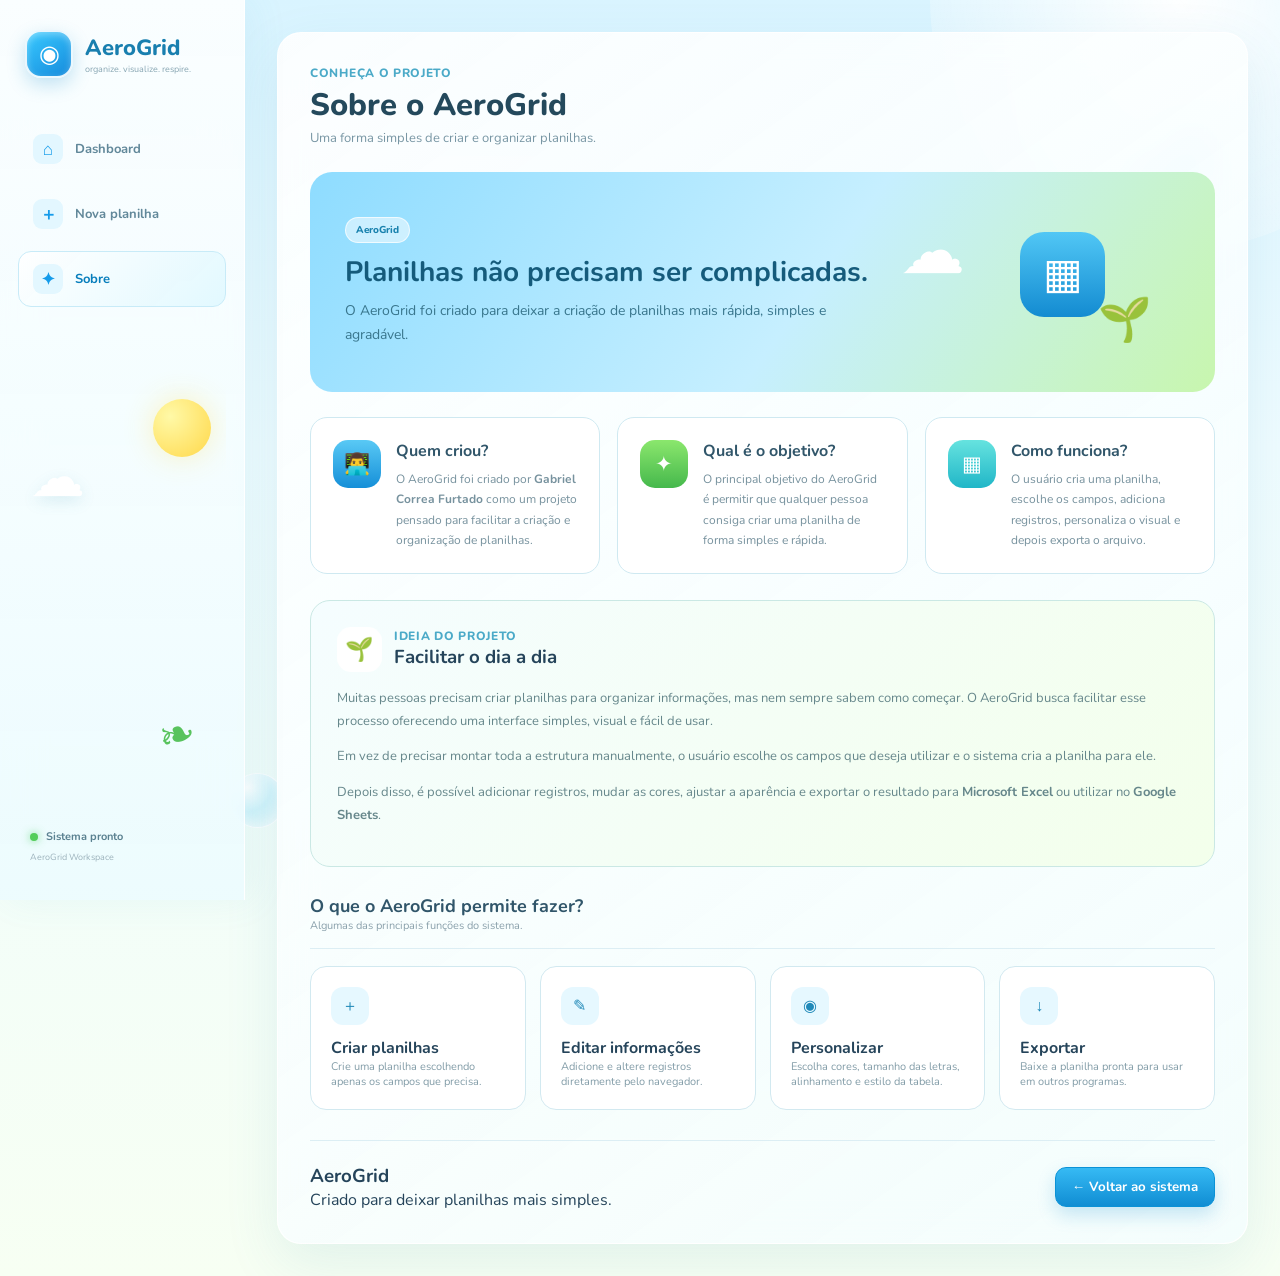
==== commit 1f94456d: "Aero Grid" ====
--- a/sobre.html
+++ b/sobre.html
@@ -130,7 +130,7 @@
 
               <p>
                 O AeroGrid foi criado por
-                <strong>Gabriel</strong>
+                <strong>Gabriel Correa Furtado</strong>
                 como um projeto pensado para facilitar a criação e organização
                 de planilhas.
               </p>
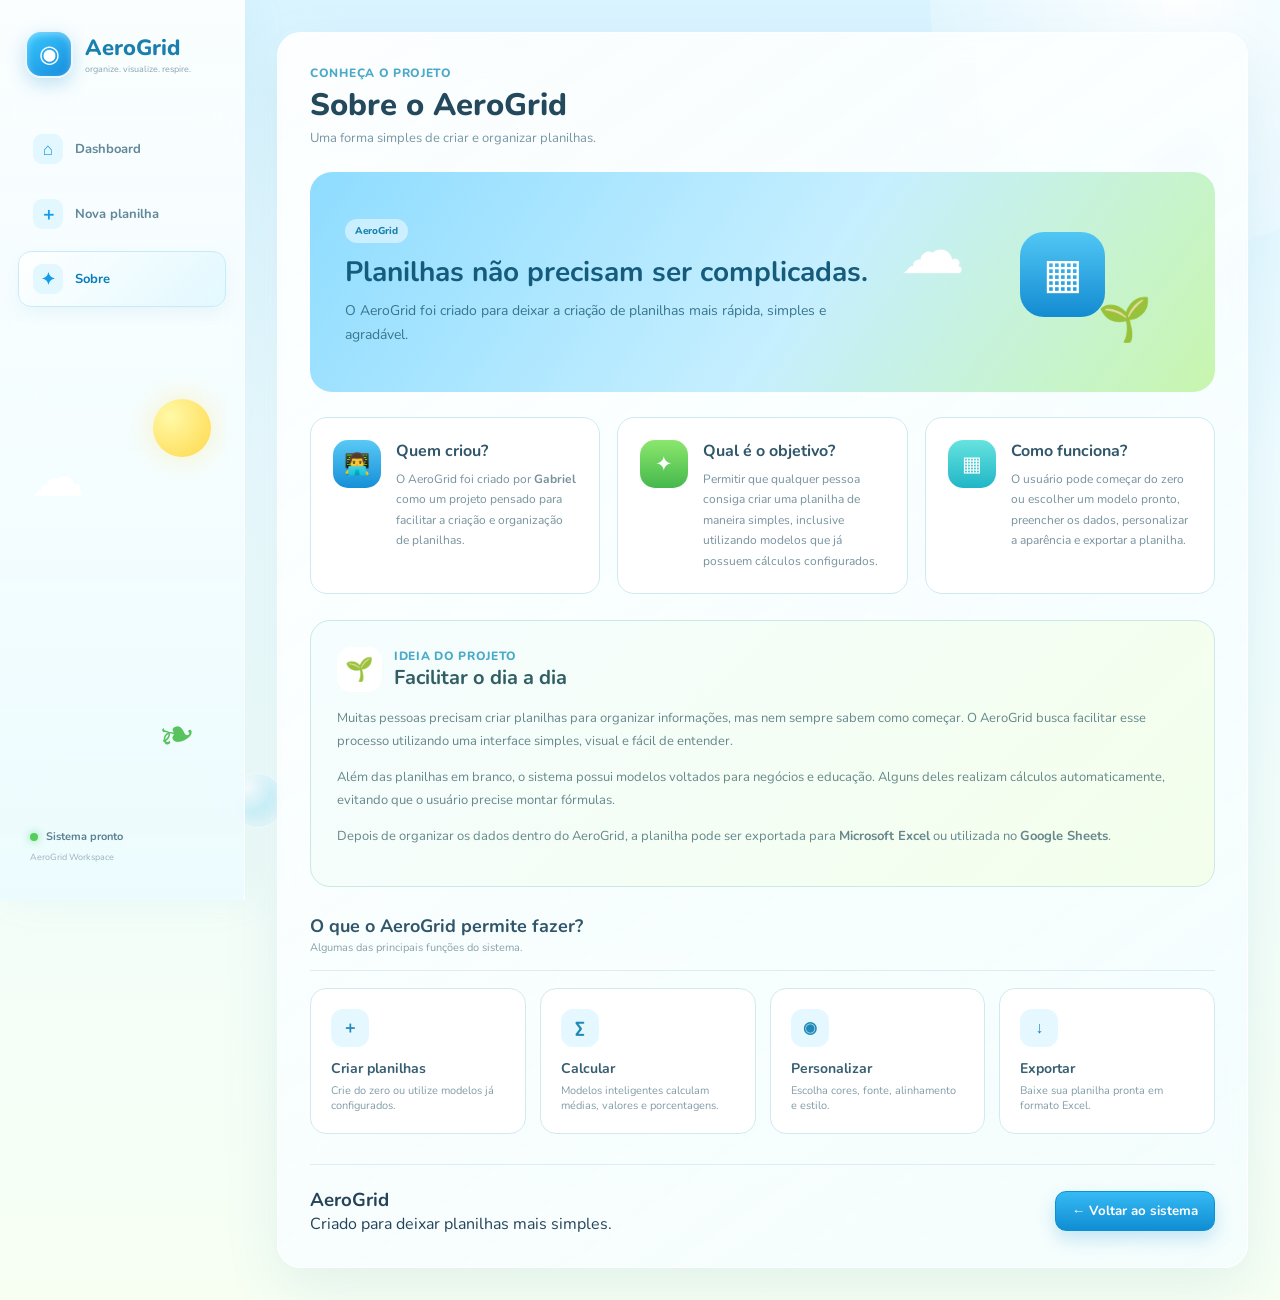
==== commit 0e8fb44b: "Add files via upload" ====
--- a/sobre.html
+++ b/sobre.html
@@ -1,31 +1,36 @@
 <!doctype html>
 <html lang="pt-BR">
   <head>
-    <!-- permite acentos -->
+    <!-- configurações básicas -->
     <meta charset="UTF-8" />
 
-    <!-- responsividade -->
     <meta name="viewport" content="width=device-width, initial-scale=1.0" />
 
     <!-- nome da aba -->
     <title>Sobre - AeroGrid</title>
 
-    <!-- usa o mesmo css -->
+    <!-- usamos o mesmo CSS do index -->
     <link rel="stylesheet" href="style.css" />
   </head>
 
   <body>
-    <!-- bolhas decorativas -->
+    <!-- ================================================= -->
+    <!-- DECORAÇÕES -->
+    <!-- ================================================= -->
+
     <div class="bolha bolha-1"></div>
     <div class="bolha bolha-2"></div>
     <div class="bolha bolha-3"></div>
 
-    <!-- menu lateral -->
+    <!-- ================================================= -->
+    <!-- MENU -->
+    <!-- ================================================= -->
+
     <aside>
       <!-- logo -->
       <div class="marca">
         <div class="logo-aerogrid">
-          <span>◉</span>
+          <span> ◉ </span>
         </div>
 
         <div class="marca-texto">
@@ -35,23 +40,28 @@
         </div>
       </div>
 
-      <!-- menu -->
+      <!-- navegação -->
       <nav>
-        <!-- volta ao site principal -->
+        <!-- volta ao dashboard -->
         <button onclick="window.location.href = 'index.html'">
           <span class="icone-menu"> ⌂ </span>
 
           <span class="texto-menu"> Dashboard </span>
         </button>
 
-        <!-- volta ao site principal -->
-        <button onclick="window.location.href = 'index.html'">
+        <!--
+                volta ao index usando ?nova=1.
+
+                o JavaScript percebe esse código
+                e abre automaticamente a criação.
+            -->
+        <button onclick="window.location.href = 'index.html?nova=1'">
           <span class="icone-menu"> ＋ </span>
 
           <span class="texto-menu"> Nova planilha </span>
         </button>
 
-        <!-- página atual -->
+        <!-- mostra que estamos na página atual -->
         <button class="menu-ativo">
           <span class="icone-menu"> ✦ </span>
 
@@ -59,7 +69,7 @@
         </button>
       </nav>
 
-      <!-- decoração -->
+      <!-- decoração lateral -->
       <div class="natureza-menu">
         <div class="sol-menu"></div>
 
@@ -80,23 +90,30 @@
       </footer>
     </aside>
 
-    <!-- conteúdo principal -->
+    <!-- ================================================= -->
+    <!-- CONTEÚDO DA PÁGINA -->
+    <!-- ================================================= -->
+
     <main>
       <section class="pagina-sobre">
-        <!-- começo -->
+        <!-- ================================================= -->
+        <!-- CABEÇALHO -->
+        <!-- ================================================= -->
+
         <header class="cabecalho-sobre">
-          <div>
-            <p class="saudacao">Conheça o projeto</p>
-
-            <h2>Sobre o AeroGrid</h2>
-
-            <p class="subtitulo">
-              Uma forma simples de criar e organizar planilhas.
-            </p>
-          </div>
+          <p class="saudacao">Conheça o projeto</p>
+
+          <h2>Sobre o AeroGrid</h2>
+
+          <p class="subtitulo">
+            Uma forma simples de criar e organizar planilhas.
+          </p>
         </header>
 
-        <!-- banner -->
+        <!-- ================================================= -->
+        <!-- BANNER -->
+        <!-- ================================================= -->
+
         <section class="banner-sobre">
           <div>
             <span class="mini-etiqueta"> AeroGrid </span>
@@ -109,7 +126,7 @@
             </p>
           </div>
 
-          <!-- ilustração -->
+          <!-- decoração -->
           <div class="ilustracao-sobre">
             <span class="icone-planilha"> ▦ </span>
 
@@ -119,7 +136,10 @@
           </div>
         </section>
 
-        <!-- cards -->
+        <!-- ================================================= -->
+        <!-- INFORMAÇÕES PRINCIPAIS -->
+        <!-- ================================================= -->
+
         <section class="cards-sobre">
           <!-- quem criou -->
           <article class="card-sobre">
@@ -130,7 +150,7 @@
 
               <p>
                 O AeroGrid foi criado por
-                <strong>Gabriel Correa Furtado</strong>
+                <strong>Gabriel</strong>
                 como um projeto pensado para facilitar a criação e organização
                 de planilhas.
               </p>
@@ -145,13 +165,14 @@
               <h3>Qual é o objetivo?</h3>
 
               <p>
-                O principal objetivo do AeroGrid é permitir que qualquer pessoa
-                consiga criar uma planilha de forma simples e rápida.
+                Permitir que qualquer pessoa consiga criar uma planilha de
+                maneira simples, inclusive utilizando modelos que já possuem
+                cálculos configurados.
               </p>
             </div>
           </article>
 
-          <!-- como funciona -->
+          <!-- funcionamento -->
           <article class="card-sobre">
             <div class="icone-card-sobre ciano-card">▦</div>
 
@@ -159,14 +180,18 @@
               <h3>Como funciona?</h3>
 
               <p>
-                O usuário cria uma planilha, escolhe os campos, adiciona
-                registros, personaliza o visual e depois exporta o arquivo.
+                O usuário pode começar do zero ou escolher um modelo pronto,
+                preencher os dados, personalizar a aparência e exportar a
+                planilha.
               </p>
             </div>
           </article>
         </section>
 
-        <!-- explicação principal -->
+        <!-- ================================================= -->
+        <!-- IDEIA DO PROJETO -->
+        <!-- ================================================= -->
+
         <section class="objetivo-sobre">
           <div class="titulo-objetivo">
             <span> 🌱 </span>
@@ -181,25 +206,29 @@
           <p>
             Muitas pessoas precisam criar planilhas para organizar informações,
             mas nem sempre sabem como começar. O AeroGrid busca facilitar esse
-            processo oferecendo uma interface simples, visual e fácil de usar.
+            processo utilizando uma interface simples, visual e fácil de
+            entender.
           </p>
 
           <p>
-            Em vez de precisar montar toda a estrutura manualmente, o usuário
-            escolhe os campos que deseja utilizar e o sistema cria a planilha
-            para ele.
+            Além das planilhas em branco, o sistema possui modelos voltados para
+            negócios e educação. Alguns deles realizam cálculos automaticamente,
+            evitando que o usuário precise montar fórmulas.
           </p>
 
           <p>
-            Depois disso, é possível adicionar registros, mudar as cores,
-            ajustar a aparência e exportar o resultado para
+            Depois de organizar os dados dentro do AeroGrid, a planilha pode ser
+            exportada para
             <strong>Microsoft Excel</strong>
-            ou utilizar no
+            ou utilizada no
             <strong>Google Sheets</strong>.
           </p>
         </section>
 
-        <!-- recursos -->
+        <!-- ================================================= -->
+        <!-- RECURSOS -->
+        <!-- ================================================= -->
+
         <section class="recursos-sobre">
           <div class="titulo-area">
             <div>
@@ -210,44 +239,50 @@
           </div>
 
           <div class="lista-recursos">
+            <!-- criar -->
             <article>
               <span> ＋ </span>
 
               <h4>Criar planilhas</h4>
 
-              <p>Crie uma planilha escolhendo apenas os campos que precisa.</p>
+              <p>Crie do zero ou utilize modelos já configurados.</p>
             </article>
 
+            <!-- cálculos -->
             <article>
-              <span> ✎ </span>
-
-              <h4>Editar informações</h4>
-
-              <p>Adicione e altere registros diretamente pelo navegador.</p>
+              <span> ∑ </span>
+
+              <h4>Calcular</h4>
+
+              <p>
+                Modelos inteligentes calculam médias, valores e porcentagens.
+              </p>
             </article>
 
+            <!-- personalização -->
             <article>
               <span> ◉ </span>
 
               <h4>Personalizar</h4>
 
-              <p>
-                Escolha cores, tamanho das letras, alinhamento e estilo da
-                tabela.
-              </p>
+              <p>Escolha cores, fonte, alinhamento e estilo.</p>
             </article>
 
+            <!-- exportar -->
             <article>
               <span> ↓ </span>
 
               <h4>Exportar</h4>
 
-              <p>Baixe a planilha pronta para usar em outros programas.</p>
+              <p>Baixe sua planilha pronta em formato Excel.</p>
             </article>
           </div>
         </section>
 
-        <!-- final -->
+        <!-- ================================================= -->
+        <!-- FINAL -->
+        <!-- ================================================= -->
+
         <footer class="final-sobre">
           <div>
             <h3>AeroGrid</h3>
--- a/style.css
+++ b/style.css
@@ -1,27 +1,58 @@
-/* importa a fonte usada no site */
+/* ================================================= */
+/* FONTE */
+/* ================================================= */
+
+/*
+    pega a fonte Nunito do Google Fonts.
+
+    ela é arredondada e combina com
+    a aparência leve do AeroGrid.
+*/
 @import url("https://fonts.googleapis.com/css2?family=Nunito:wght@400;500;600;700;800&display=swap");
 
-/* tira os espaços automáticos do navegador */
+/* ================================================= */
+/* CONFIGURAÇÕES GERAIS */
+/* ================================================= */
+
+/*
+    remove margens automáticas
+    colocadas pelo navegador.
+*/
 * {
   margin: 0;
   padding: 0;
   box-sizing: border-box;
 }
 
-/* cores principais do site */
+/*
+    VARIÁVEIS DE COR
+
+    usamos nomes para as cores
+    para facilitar alterações futuras.
+
+    por exemplo:
+
+    var(--azul)
+
+    representa #149bea
+*/
 :root {
   --azul: #149bea;
+
   --azul-forte: #087cc6;
+
   --azul-claro: #dff5ff;
 
   --ciano: #35d4d4;
 
   --verde: #55c94b;
+
   --verde-claro: #e9ffd9;
 
   --branco: #ffffff;
 
   --texto: #25445a;
+
   --texto-claro: #728f9e;
 
   --borda: #cce7f0;
@@ -29,7 +60,10 @@
   --sombra: rgba(35, 127, 166, 0.13);
 }
 
-/* corpo inteiro do site */
+/* ================================================= */
+/* CORPO DO SITE */
+/* ================================================= */
+
 body {
   min-height: 100vh;
 
@@ -39,21 +73,36 @@
 
   color: var(--texto);
 
-  background: linear-gradient(180deg, #d9f4ff 0%, #effcff 35%, #f7fff3 100%);
+  /*
+        cria o fundo azul e verde,
+        inspirado no Frutiger Aero.
+    */
+  background: linear-gradient(
+    180deg,
+    #d9f4ff 0%,
+
+    #effcff 35%,
+
+    #f7fff3 100%
+  );
 
   overflow-x: hidden;
 }
 
-/* brilho grande no fundo */
+/*
+    brilho branco no fundo.
+*/
 body::before {
   content: "";
 
   position: fixed;
 
   width: 500px;
+
   height: 500px;
 
   top: -250px;
+
   right: -150px;
 
   border-radius: 50%;
@@ -67,7 +116,13 @@
   pointer-events: none;
 }
 
-/* bolhas decorativas */
+/* ================================================= */
+/* BOLHAS DO FUNDO */
+/* ================================================= */
+
+/*
+    visual básico de todas as bolhas.
+*/
 .bolha {
   position: fixed;
 
@@ -77,8 +132,10 @@
 
   background: radial-gradient(
     circle at 30% 25%,
+
     rgba(255, 255, 255, 0.95),
     rgba(117, 218, 255, 0.25) 45%,
+
     rgba(52, 175, 221, 0.08)
   );
 
@@ -89,34 +146,44 @@
   z-index: 0;
 }
 
-/* primeira bolha */
+/*
+    posição individual
+    de cada bolha.
+*/
 .bolha-1 {
   width: 85px;
+
   height: 85px;
 
   right: 5%;
+
   top: 13%;
 }
 
-/* segunda bolha */
 .bolha-2 {
   width: 35px;
+
   height: 35px;
 
   right: 11%;
+
   top: 28%;
 }
 
-/* terceira bolha */
 .bolha-3 {
   width: 55px;
+
   height: 55px;
 
   left: 18%;
+
   bottom: 8%;
 }
 
-/* menu lateral */
+/* ================================================= */
+/* MENU LATERAL */
+/* ================================================= */
+
 aside {
   width: 245px;
 
@@ -125,6 +192,7 @@
   position: fixed;
 
   left: 0;
+
   top: 0;
 
   padding: 25px 18px;
@@ -133,10 +201,14 @@
 
   flex-direction: column;
 
+  /*
+        fundo transparente,
+        parecido com vidro.
+    */
   background: linear-gradient(
     180deg,
-    rgba(255, 255, 255, 0.85),
-    rgba(235, 251, 255, 0.82)
+    rgba(255, 255, 255, 0.86),
+    rgba(235, 251, 255, 0.83)
   );
 
   backdrop-filter: blur(20px);
@@ -148,7 +220,10 @@
   z-index: 20;
 }
 
-/* logo e nome */
+/* ================================================= */
+/* LOGO */
+/* ================================================= */
+
 .marca {
   display: flex;
 
@@ -161,11 +236,11 @@
   margin-bottom: 38px;
 }
 
-/* quadrado da logo */
 .logo-aerogrid {
   min-width: 48px;
 
   width: 48px;
+
   height: 48px;
 
   border-radius: 16px;
@@ -180,6 +255,9 @@
 
   font-size: 24px;
 
+  /*
+        efeito brilhante na logo.
+    */
   background: linear-gradient(145deg, #38c9ff, #168bdc);
 
   border: 2px solid rgba(255, 255, 255, 0.9);
@@ -189,7 +267,6 @@
     inset 0 3px 7px rgba(255, 255, 255, 0.35);
 }
 
-/* nome */
 .marca h1 {
   color: #197faf;
 
@@ -198,14 +275,16 @@
   font-weight: 800;
 }
 
-/* frase pequena */
 .marca p {
   color: #87a5b2;
 
   font-size: 9px;
 }
 
-/* menu */
+/* ================================================= */
+/* NAVEGAÇÃO */
+/* ================================================= */
+
 nav {
   display: flex;
 
@@ -214,24 +293,23 @@
   gap: 9px;
 }
 
-/* botões do menu */
 nav button {
+  width: 100%;
+
   display: flex;
 
   align-items: center;
 
   gap: 12px;
 
-  width: 100%;
+  padding: 12px 14px;
 
   border: 1px solid transparent;
 
+  border-radius: 13px;
+
   background: transparent;
 
-  padding: 12px 14px;
-
-  border-radius: 13px;
-
   color: #62889a;
 
   font-family: inherit;
@@ -245,21 +323,21 @@
   transition: 0.2s;
 }
 
-/* ícone dos botões */
 .icone-menu {
   min-width: 30px;
 
   width: 30px;
+
   height: 30px;
 
+  display: flex;
+
+  align-items: center;
+
+  justify-content: center;
+
   border-radius: 9px;
 
-  display: flex;
-
-  align-items: center;
-
-  justify-content: center;
-
   background: #e3f7ff;
 
   color: var(--azul);
@@ -267,29 +345,11 @@
   font-size: 17px;
 }
 
-/* texto do menu */
-.texto-menu {
-  display: inline;
-}
-
-/* efeito do menu */
-nav button:hover {
-  color: #087ebc;
-
-  border-color: #c8ebf8;
-
-  background: linear-gradient(
-    135deg,
-    rgba(255, 255, 255, 0.95),
-    rgba(223, 248, 255, 0.9)
-  );
-
-  box-shadow: 0 6px 16px rgba(63, 158, 193, 0.08);
-
-  transform: translateX(3px);
-}
-
-/* item ativo */
+/*
+    efeito ao passar o mouse
+    e item selecionado.
+*/
+nav button:hover,
 .menu-ativo {
   color: #087ebc !important;
 
@@ -300,9 +360,18 @@
     rgba(255, 255, 255, 0.95),
     rgba(223, 248, 255, 0.9)
   ) !important;
-}
-
-/* decoração do menu */
+
+  box-shadow: 0 6px 16px rgba(63, 158, 193, 0.08);
+}
+
+nav button:hover {
+  transform: translateX(3px);
+}
+
+/* ================================================= */
+/* DECORAÇÃO DO MENU */
+/* ================================================= */
+
 .natureza-menu {
   position: relative;
 
@@ -311,42 +380,46 @@
   overflow: hidden;
 }
 
-/* sol do menu */
 .sol-menu {
   width: 58px;
+
   height: 58px;
 
   position: absolute;
 
   top: 18%;
+
   right: 15px;
 
   border-radius: 50%;
 
-  background: radial-gradient(circle at 30% 30%, #fff9a7, #ffd84a);
+  background: radial-gradient(
+    circle at 30% 30%,
+
+    #fff9a7,
+    #ffd84a
+  );
 
   box-shadow: 0 0 30px rgba(255, 212, 53, 0.3);
 }
 
-/* nuvem do menu */
 .nuvem-menu {
   position: absolute;
 
   top: 26%;
+
   left: 12px;
 
   color: white;
 
   font-size: 55px;
-
-  text-shadow: 0 5px 15px rgba(70, 151, 183, 0.15);
-}
-
-/* folha do menu */
+}
+
 .folha-menu {
   position: absolute;
 
   bottom: 10%;
+
   right: 30px;
 
   color: #58c35d;
@@ -356,7 +429,10 @@
   transform: rotate(-15deg);
 }
 
-/* rodapé lateral */
+/* ================================================= */
+/* RODAPÉ DO MENU */
+/* ================================================= */
+
 .rodape-menu {
   display: flex;
 
@@ -367,7 +443,6 @@
   padding: 12px;
 }
 
-/* status */
 .status-online {
   display: flex;
 
@@ -382,9 +457,9 @@
   font-weight: 700;
 }
 
-/* bolinha verde */
 .status-online span {
   width: 8px;
+
   height: 8px;
 
   border-radius: 50%;
@@ -394,14 +469,16 @@
   box-shadow: 0 0 8px rgba(67, 205, 88, 0.7);
 }
 
-/* texto menor do rodapé */
 .rodape-menu small {
   color: #9ab1ba;
 
   font-size: 9px;
 }
 
-/* área principal */
+/* ================================================= */
+/* ÁREA PRINCIPAL */
+/* ================================================= */
+
 main {
   width: calc(100% - 245px);
 
@@ -416,7 +493,10 @@
   z-index: 2;
 }
 
-/* caixas principais */
+/*
+    painel grande que envolve
+    dashboard, editor e sobre.
+*/
 #dashboard,
 #editor,
 .pagina-sobre {
@@ -436,8 +516,8 @@
 
   background: linear-gradient(
     145deg,
-    rgba(255, 255, 255, 0.89),
-    rgba(243, 253, 255, 0.78)
+    rgba(255, 255, 255, 0.9),
+    rgba(243, 253, 255, 0.8)
   );
 
   backdrop-filter: blur(18px);
@@ -445,12 +525,18 @@
   box-shadow: 0 20px 55px rgba(58, 140, 170, 0.11);
 }
 
-/* esconde uma tela */
+/*
+    classe usada pelo JavaScript
+    para esconder elementos.
+*/
 .escondido {
   display: none !important;
 }
 
-/* cabeçalhos */
+/* ================================================= */
+/* CABEÇALHOS */
+/* ================================================= */
+
 .cabecalho-dashboard,
 .cabecalho-editor {
   display: flex;
@@ -464,7 +550,6 @@
   margin-bottom: 25px;
 }
 
-/* saudação */
 .saudacao {
   color: #4baac8;
 
@@ -477,7 +562,6 @@
   letter-spacing: 0.7px;
 }
 
-/* títulos principais */
 .cabecalho-dashboard h2,
 .cabecalho-sobre h2 {
   margin-top: 3px;
@@ -489,7 +573,6 @@
   font-weight: 800;
 }
 
-/* subtítulos */
 .subtitulo {
   margin-top: 3px;
 
@@ -498,7 +581,10 @@
   font-size: 13px;
 }
 
-/* botões do site */
+/* ================================================= */
+/* BOTÕES GERAIS */
+/* ================================================= */
+
 button {
   font-family: inherit;
 
@@ -508,7 +594,7 @@
 
   border-radius: 11px;
 
-  background: rgba(255, 255, 255, 0.88);
+  background: rgba(255, 255, 255, 0.9);
 
   color: #527d90;
 
@@ -519,7 +605,6 @@
   transition: 0.2s;
 }
 
-/* efeito dos botões */
 button:hover {
   color: #1984ba;
 
@@ -530,25 +615,29 @@
   transform: translateY(-1px);
 }
 
-/* botão principal azul */
+/*
+    botão principal azul.
+*/
 .principal {
+  color: white;
+
   border: 1px solid #0b92d6;
 
-  color: white;
-
   background: linear-gradient(180deg, #36baf4, #108dd3);
 
   box-shadow: 0 8px 18px rgba(17, 142, 211, 0.22);
 }
 
-/* efeito do botão principal */
 .principal:hover {
   color: white;
 
   background: linear-gradient(180deg, #42c4fb, #0b83c8);
 }
 
-/* banner do dashboard */
+/* ================================================= */
+/* BANNER DO DASHBOARD */
+/* ================================================= */
+
 .banner {
   min-height: 175px;
 
@@ -566,18 +655,17 @@
 
   padding: 28px 32px;
 
-  border: 1px solid rgba(255, 255, 255, 0.95);
-
   border-radius: 22px;
 
-  background: linear-gradient(125deg, #8edcff, #c6efff 53%, #c8f6ae);
-
-  box-shadow:
-    inset 0 3px 10px rgba(255, 255, 255, 0.5),
-    0 9px 25px rgba(61, 166, 195, 0.12);
-}
-
-/* texto do banner */
+  background: linear-gradient(
+    125deg,
+    #8edcff,
+    #c6efff 53%,
+
+    #c8f6ae
+  );
+}
+
 .banner-texto {
   position: relative;
 
@@ -586,7 +674,6 @@
   max-width: 520px;
 }
 
-/* etiqueta */
 .mini-etiqueta {
   display: inline-block;
 
@@ -594,8 +681,6 @@
 
   padding: 5px 10px;
 
-  border: 1px solid rgba(255, 255, 255, 0.7);
-
   border-radius: 50px;
 
   color: #1982ae;
@@ -607,25 +692,24 @@
   font-weight: 800;
 }
 
-/* título do banner */
 .banner h3 {
+  margin-bottom: 6px;
+
   color: #155b7b;
 
   font-size: 25px;
-
-  margin-bottom: 6px;
-}
-
-/* texto do banner */
+}
+
 .banner p {
+  max-width: 450px;
+
   color: #39768d;
 
   font-size: 13px;
-
-  max-width: 410px;
-}
-
-/* ilustração do banner */
+}
+
+/* decoração do banner */
+
 .banner-ilustracao {
   width: 290px;
 
@@ -634,22 +718,27 @@
   position: relative;
 }
 
-/* sol */
 .sol {
   width: 70px;
+
   height: 70px;
 
   position: absolute;
 
   right: 28px;
+
   top: 4px;
 
   border-radius: 50%;
 
-  background: radial-gradient(circle at 30% 30%, #fffbc0, #ffdc45);
-}
-
-/* nuvens */
+  background: radial-gradient(
+    circle at 30% 30%,
+
+    #fffbc0,
+    #ffdc45
+  );
+}
+
 .nuvem {
   position: absolute;
 
@@ -658,6 +747,7 @@
 
 .nuvem-1 {
   left: 10px;
+
   top: 18px;
 
   font-size: 64px;
@@ -665,19 +755,21 @@
 
 .nuvem-2 {
   right: 70px;
+
   top: 53px;
 
   font-size: 44px;
 }
 
-/* ilha */
 .ilha {
   width: 180px;
+
   height: 45px;
 
   position: absolute;
 
   bottom: 5px;
+
   right: 20px;
 
   display: flex;
@@ -691,14 +783,16 @@
   background: linear-gradient(#73d95c, #40ae48);
 }
 
-/* plantinha */
 .ilha span {
   font-size: 32px;
 
   transform: translateY(-17px);
 }
 
-/* estatísticas */
+/* ================================================= */
+/* ESTATÍSTICAS */
+/* ================================================= */
+
 .estatisticas {
   display: grid;
 
@@ -709,7 +803,6 @@
   margin-bottom: 35px;
 }
 
-/* card de estatística */
 .estatisticas > div {
   min-height: 105px;
 
@@ -730,14 +823,13 @@
   transition: 0.2s;
 }
 
-/* efeito */
 .estatisticas > div:hover {
   transform: translateY(-3px);
 }
 
-/* ícones */
 .icone-estatistica {
   width: 48px;
+
   height: 48px;
 
   display: flex;
@@ -748,41 +840,39 @@
 
   border-radius: 15px;
 
+  color: white;
+
   font-size: 22px;
-
-  color: white;
-}
-
-/* azul */
+}
+
 .icone-estatistica.azul {
   background: linear-gradient(#5dcaff, #158fe0);
 }
 
-/* verde */
 .icone-estatistica.verde {
   background: linear-gradient(#8ae56c, #42b94a);
 }
 
-/* ciano */
 .icone-estatistica.ciano {
   background: linear-gradient(#5ee2df, #20b7c8);
 }
 
-/* texto pequeno */
 .estatisticas section p {
   color: #7894a1;
 
   font-size: 11px;
 }
 
-/* números */
 .estatisticas strong {
   color: #284b5e;
 
   font-size: 29px;
 }
 
-/* título da área */
+/* ================================================= */
+/* LISTA DE PLANILHAS */
+/* ================================================= */
+
 .titulo-area {
   padding-bottom: 15px;
 
@@ -791,21 +881,20 @@
   border-bottom: 1px solid #dceef4;
 }
 
-/* título */
 .titulo-area h3 {
   color: #31566a;
 
   font-size: 18px;
 }
 
-/* texto menor */
 .titulo-area p {
+  margin-top: 2px;
+
   color: #8aa1ab;
 
   font-size: 11px;
 }
 
-/* lista de planilhas */
 .lista-planilhas {
   display: grid;
 
@@ -814,7 +903,9 @@
   gap: 15px;
 }
 
-/* card da planilha */
+/*
+    card de uma planilha criada.
+*/
 .card-planilha {
   padding: 20px;
 
@@ -822,26 +913,35 @@
 
   border-radius: 16px;
 
-  background: white;
+  background: linear-gradient(145deg, white, #f6fdff);
 
   cursor: pointer;
 
   transition: 0.2s;
 }
 
-/* efeito */
 .card-planilha:hover {
   transform: translateY(-3px);
-}
-
-/* nome */
+
+  box-shadow: 0 12px 25px rgba(44, 128, 159, 0.1);
+}
+
+.topo-card-planilha {
+  display: flex;
+
+  align-items: flex-start;
+
+  justify-content: space-between;
+
+  gap: 8px;
+
+  margin-bottom: 7px;
+}
+
 .card-planilha h4 {
-  margin-bottom: 7px;
-
   color: #345768;
 }
 
-/* informação */
 .card-planilha p {
   margin-bottom: 15px;
 
@@ -850,7 +950,6 @@
   font-size: 11px;
 }
 
-/* rodapé card */
 .card-planilha footer {
   display: flex;
 
@@ -859,7 +958,9 @@
   align-items: center;
 }
 
-/* tag */
+/*
+    etiqueta mostrando Excel ou Google.
+*/
 .tag {
   padding: 5px 9px;
 
@@ -872,14 +973,38 @@
   font-size: 9px;
 }
 
-/* botão excluir */
+/*
+    etiqueta que mostra
+    qual modelo foi usado.
+*/
+.tag-modelo {
+  padding: 4px 7px;
+
+  border: 1px solid #cbecc4;
+
+  border-radius: 50px;
+
+  background: #efffe9;
+
+  color: #4d9c48;
+
+  font-size: 8px;
+
+  font-weight: 800;
+
+  white-space: nowrap;
+}
+
 .excluir {
   color: #df6971;
 
   background: #fff5f5;
 }
 
-/* informações do editor */
+/* ================================================= */
+/* EDITOR */
+/* ================================================= */
+
 .informacoes-editor {
   display: flex;
 
@@ -888,23 +1013,22 @@
   gap: 18px;
 }
 
-/* voltar */
 .voltar {
   color: #2786ad;
 
   background: #ecfaff;
 }
 
-/* texto pequeno */
 .mini-texto {
   color: #55a6c4;
 
   font-size: 10px;
 
   font-weight: 800;
-}
-
-/* nome da planilha */
+
+  text-transform: uppercase;
+}
+
 .titulo-planilha {
   display: block;
 
@@ -925,14 +1049,12 @@
   font-weight: 800;
 }
 
-/* tipo da planilha */
 #tipoPlanilha {
   color: #8ba3ad;
 
   font-size: 11px;
 }
 
-/* ações */
 .acoes {
   display: flex;
 
@@ -941,7 +1063,10 @@
   flex-wrap: wrap;
 }
 
-/* personalização */
+/* ================================================= */
+/* PERSONALIZAÇÃO */
+/* ================================================= */
+
 .personalizacao {
   overflow: hidden;
 
@@ -954,7 +1079,6 @@
   background: white;
 }
 
-/* topo da personalização */
 .titulo-personalizacao {
   padding: 17px 19px;
 
@@ -969,7 +1093,6 @@
   background: linear-gradient(90deg, #e6f8ff, #efffe8);
 }
 
-/* parte esquerda */
 .titulo-personalizacao > div {
   display: flex;
 
@@ -978,9 +1101,9 @@
   gap: 10px;
 }
 
-/* ícone */
 .personalizacao-icone {
   width: 36px;
+
   height: 36px;
 
   display: flex;
@@ -996,7 +1119,6 @@
   background: linear-gradient(#4bc9e7, #239acb);
 }
 
-/* opções */
 .opcoes-personalizacao {
   padding: 17px;
 
@@ -1007,7 +1129,6 @@
   gap: 12px;
 }
 
-/* labels */
 .opcoes-personalizacao label {
   display: flex;
 
@@ -1022,7 +1143,6 @@
   font-weight: 800;
 }
 
-/* selects */
 .opcoes-personalizacao select {
   height: 36px;
 
@@ -1035,19 +1155,90 @@
   background: #faffff;
 }
 
-/* seletores de cor */
 .opcoes-personalizacao input[type="color"] {
   width: 48px;
+
   height: 36px;
 
+  padding: 3px;
+
   border: 1px solid #c8e4ed;
 
   border-radius: 9px;
 
+  background: white;
+
   cursor: pointer;
 }
 
-/* tabela */
+/* ================================================= */
+/* RESUMOS AUTOMÁTICOS */
+/* ================================================= */
+
+/*
+    essa área contém os cards
+    de resultados dos modelos.
+*/
+.resumo-modelo {
+  display: grid;
+
+  grid-template-columns: repeat(auto-fit, minmax(170px, 1fr));
+
+  gap: 12px;
+
+  margin-bottom: 18px;
+}
+
+.card-resumo {
+  min-height: 88px;
+
+  padding: 17px;
+
+  display: flex;
+
+  flex-direction: column;
+
+  justify-content: center;
+
+  border: 1px solid #c9e7ee;
+
+  border-radius: 15px;
+
+  background: linear-gradient(
+    145deg,
+    rgba(255, 255, 255, 0.98),
+    rgba(239, 252, 255, 0.9)
+  );
+}
+
+.card-resumo small {
+  color: #7996a2;
+
+  font-size: 10px;
+
+  font-weight: 700;
+}
+
+.card-resumo strong {
+  margin-top: 3px;
+
+  color: #236c89;
+
+  font-size: 22px;
+}
+
+.card-resumo span {
+  margin-top: 3px;
+
+  color: #9aafb8;
+
+  font-size: 8px;
+}
+
+/* ================================================= */
+/* TABELA */
+/* ================================================= */
+
 .tabela-container {
   overflow: auto;
 
@@ -1058,26 +1249,22 @@
   background: white;
 }
 
-/* tabela inteira */
 table {
   width: 100%;
 
   min-width: 700px;
 }
 
-/* cabeçalho */
 th {
   padding: 14px;
 
   font-size: 13px;
 }
 
-/* célula */
 td {
   padding: 0;
 }
 
-/* input da tabela */
 td input {
   width: 100%;
 
@@ -1092,30 +1279,53 @@
   background: transparent;
 }
 
-/* foco */
 td input:focus {
   box-shadow: inset 0 0 0 2px #59bee4;
 }
 
-/* coluna ações */
+/*
+    colunas calculadas automaticamente.
+
+    possuem fundo diferente e
+    não podem ser editadas.
+*/
+td input.campo-calculado {
+  font-weight: 800;
+
+  cursor: not-allowed;
+
+  background: linear-gradient(
+    90deg,
+    rgba(220, 247, 255, 0.7),
+    rgba(237, 255, 230, 0.55)
+  ) !important;
+}
+
 .coluna-acoes {
   width: 80px;
 
   text-align: center;
 }
 
-/* modo grade */
+/*
+    MODO GRADE
+
+    parecido com Excel tradicional.
+*/
 .modo-grade {
   border-collapse: collapse;
 }
 
-/* bordas da grade */
 .modo-grade th,
 .modo-grade td {
   border: 1px solid #d2e9f0;
 }
 
-/* modo tabela */
+/*
+    MODO TABELA
+
+    deixa as linhas mais separadas.
+*/
 .modo-tabela {
   border-collapse: separate;
 
@@ -1124,55 +1334,50 @@
   padding: 10px;
 }
 
-/* mensagem vazia */
-.vazio {
-  grid-column: 1 / -1;
-
-  padding: 45px;
-
-  text-align: center;
-
-  color: #7596a4;
-
-  border: 1px dashed #9fd7e8;
-
-  border-radius: 16px;
-
-  background: #f5fdff;
-}
-
-/* modais */
+/* ================================================= */
+/* MODAIS */
+/* ================================================= */
+
 dialog {
   width: 500px;
 
   max-width: 92%;
 
+  max-height: 90vh;
+
   padding: 0;
 
   margin: auto;
 
+  overflow: auto;
+
   border: 1px solid #c6e5ee;
 
   border-radius: 19px;
 
-  background: white;
+  background: rgba(255, 255, 255, 0.98);
 
   box-shadow: 0 25px 70px rgba(31, 113, 145, 0.24);
 }
 
-/* fundo atrás do modal */
+/*
+    modal de criação é maior
+    porque possui muitos modelos.
+*/
+dialog.modal-grande {
+  width: 900px;
+}
+
 dialog::backdrop {
   background: rgba(25, 74, 93, 0.22);
 
   backdrop-filter: blur(4px);
 }
 
-/* interior */
 dialog form {
   padding: 28px;
 }
 
-/* topo modal */
 .titulo-modal {
   display: flex;
 
@@ -1183,9 +1388,9 @@
   margin-bottom: 23px;
 }
 
-/* ícone modal */
 .icone-modal {
   width: 42px;
+
   height: 42px;
 
   display: flex;
@@ -1201,7 +1406,6 @@
   background: linear-gradient(#56c9ef, #228fc8);
 }
 
-/* labels */
 dialog label {
   display: block;
 
@@ -1214,7 +1418,6 @@
   font-weight: 800;
 }
 
-/* inputs e selects */
 dialog input,
 dialog select {
   display: block;
@@ -1232,12 +1435,600 @@
   background: #fbffff;
 }
 
-/* área de campos */
+dialog footer {
+  display: flex;
+
+  justify-content: flex-end;
+
+  gap: 9px;
+
+  margin-top: 23px;
+}
+
+/* ================================================= */
+/* MODELOS PRONTOS */
+/* ================================================= */
+
+.area-modelos-modal {
+  margin-top: 25px;
+
+  padding-top: 20px;
+
+  border-top: 1px solid #dfedf2;
+}
+
+.titulo-modelos h3 {
+  color: #315f72;
+
+  font-size: 16px;
+}
+
+.titulo-modelos p {
+  margin-top: 3px;
+
+  color: #8aa2ad;
+
+  font-size: 10px;
+}
+
+/* ================================================= */
+/* FILTROS DOS MODELOS */
+/* ================================================= */
+
+.filtros-modelos {
+  display: flex;
+
+  gap: 8px;
+
+  flex-wrap: wrap;
+
+  margin: 15px 0;
+}
+
+.filtro-modelo {
+  padding: 7px 12px;
+
+  border-radius: 50px;
+
+  font-size: 10px;
+}
+
+.filtro-modelo.ativo {
+  color: white;
+
+  border-color: #2ba7e1;
+
+  background: linear-gradient(#45c4f4, #1c94d1);
+}
+
+/* ================================================= */
+/* PLANILHA EM BRANCO */
+/* ================================================= */
+
+.modelo-vazio {
+  width: 100%;
+
+  display: flex;
+
+  align-items: center;
+
+  gap: 12px;
+
+  text-align: left;
+
+  margin-bottom: 12px;
+
+  padding: 14px;
+
+  border: 1px solid #d2e9f0;
+
+  background: linear-gradient(145deg, #ffffff, #f8fdff);
+}
+
+.modelo-vazio > span {
+  width: 40px;
+
+  height: 40px;
+
+  display: flex;
+
+  align-items: center;
+
+  justify-content: center;
+
+  border-radius: 12px;
+
+  background: #e9f9ff;
+
+  color: #2796c8;
+
+  font-size: 19px;
+}
+
+.modelo-vazio div {
+  display: flex;
+
+  flex-direction: column;
+}
+
+.modelo-vazio small {
+  color: #90a6af;
+
+  font-size: 9px;
+}
+
+/* ================================================= */
+/* CARDS DOS MODELOS */
+/* ================================================= */
+
+.lista-modelos {
+  display: grid;
+
+  grid-template-columns: repeat(2, 1fr);
+
+  gap: 10px;
+}
+
+.card-modelo {
+  min-height: 118px;
+
+  display: flex;
+
+  align-items: flex-start;
+
+  gap: 12px;
+
+  text-align: left;
+
+  padding: 15px;
+
+  border: 1px solid #d2e8ef;
+
+  border-radius: 14px;
+
+  background: linear-gradient(145deg, white, #f7fdff);
+}
+
+.card-modelo:hover {
+  transform: translateY(-2px);
+}
+
+.modelo-selecionado {
+  border-color: #48b9e2 !important;
+
+  background: linear-gradient(145deg, #e9faff, #f2ffea) !important;
+
+  box-shadow: 0 0 0 3px rgba(58, 181, 224, 0.1);
+}
+
+.icone-modelo {
+  min-width: 43px;
+
+  width: 43px;
+
+  height: 43px;
+
+  display: flex;
+
+  align-items: center;
+
+  justify-content: center;
+
+  border-radius: 13px;
+
+  background: linear-gradient(#effbff, #e7fbe2);
+
+  font-size: 21px;
+}
+
+.conteudo-modelo {
+  display: flex;
+
+  flex-direction: column;
+
+  gap: 2px;
+}
+
+.conteudo-modelo small {
+  color: #4aa8c2;
+
+  font-size: 8px;
+
+  font-weight: 800;
+
+  text-transform: uppercase;
+}
+
+.conteudo-modelo strong {
+  color: #345e70;
+
+  font-size: 12px;
+}
+
+.conteudo-modelo > span {
+  margin-top: 4px;
+
+  color: #849ca7;
+
+  font-size: 9px;
+
+  line-height: 1.5;
+}
+
+/* ================================================= */
+/* INFORMAÇÃO DO MODELO SELECIONADO */
+/* ================================================= */
+
+.info-modelo {
+  margin-top: 13px;
+
+  padding: 13px;
+
+  border: 1px solid #cce9dc;
+
+  border-radius: 12px;
+
+  background: linear-gradient(135deg, #f0fbff, #f3ffed);
+}
+
+.info-modelo strong {
+  color: #32748a;
+
+  font-size: 11px;
+}
+
+.info-modelo p {
+  margin-top: 5px;
+
+  color: #708f9b;
+
+  font-size: 9px;
+}
+
+.info-modelo small {
+  display: block;
+
+  margin-top: 6px;
+
+  color: #5ba459;
+
+  font-size: 9px;
+
+  font-weight: 800;
+}
+
+/* ================================================= */
+/* PÁGINA SOBRE */
+/* ================================================= */
+
+.cabecalho-sobre {
+  margin-bottom: 25px;
+}
+
+.banner-sobre {
+  min-height: 210px;
+
+  padding: 35px;
+
+  margin-bottom: 25px;
+
+  display: flex;
+
+  align-items: center;
+
+  justify-content: space-between;
+
+  border-radius: 22px;
+
+  background: linear-gradient(
+    125deg,
+    #8edcff,
+    #c6efff 55%,
+
+    #c8f6ae
+  );
+}
+
+.banner-sobre h3 {
+  max-width: 550px;
+
+  margin-bottom: 8px;
+
+  color: #155b7b;
+
+  font-size: 28px;
+}
+
+.banner-sobre p {
+  max-width: 540px;
+
+  color: #39768d;
+
+  font-size: 14px;
+
+  line-height: 1.7;
+}
+
+.ilustracao-sobre {
+  width: 280px;
+
+  height: 150px;
+
+  position: relative;
+}
+
+.icone-planilha {
+  width: 85px;
+
+  height: 85px;
+
+  position: absolute;
+
+  right: 75px;
+
+  top: 25px;
+
+  display: flex;
+
+  align-items: center;
+
+  justify-content: center;
+
+  border-radius: 24px;
+
+  color: white;
+
+  font-size: 42px;
+
+  background: linear-gradient(#51c7f5, #138bd1);
+}
+
+.icone-folha {
+  position: absolute;
+
+  right: 28px;
+
+  bottom: 8px;
+
+  font-size: 43px;
+}
+
+.icone-nuvem {
+  position: absolute;
+
+  left: 0;
+
+  top: 0;
+
+  color: white;
+
+  font-size: 65px;
+}
+
+.cards-sobre {
+  display: grid;
+
+  grid-template-columns: repeat(3, 1fr);
+
+  gap: 17px;
+
+  margin-bottom: 26px;
+}
+
+.card-sobre {
+  display: flex;
+
+  gap: 15px;
+
+  padding: 22px;
+
+  border: 1px solid #cfe9f1;
+
+  border-radius: 17px;
+
+  background: white;
+}
+
+.card-sobre h3 {
+  margin-bottom: 7px;
+
+  color: #31566a;
+
+  font-size: 16px;
+}
+
+.card-sobre p {
+  color: #77929e;
+
+  font-size: 12px;
+
+  line-height: 1.7;
+}
+
+.icone-card-sobre {
+  min-width: 48px;
+
+  height: 48px;
+
+  display: flex;
+
+  align-items: center;
+
+  justify-content: center;
+
+  border-radius: 15px;
+
+  color: white;
+
+  font-size: 21px;
+
+  background: linear-gradient(#59c9f5, #158fd8);
+}
+
+.verde-card {
+  background: linear-gradient(#8be76d, #45b84c);
+}
+
+.ciano-card {
+  background: linear-gradient(#66e3df, #20b6c7);
+}
+
+.objetivo-sobre {
+  padding: 26px;
+
+  margin-bottom: 27px;
+
+  border: 1px solid #cae8e4;
+
+  border-radius: 20px;
+
+  background: linear-gradient(135deg, #f5fdff, #f3ffeb);
+}
+
+.titulo-objetivo {
+  display: flex;
+
+  align-items: center;
+
+  gap: 12px;
+
+  margin-bottom: 15px;
+}
+
+.titulo-objetivo > span {
+  width: 45px;
+
+  height: 45px;
+
+  display: flex;
+
+  align-items: center;
+
+  justify-content: center;
+
+  border-radius: 14px;
+
+  background: white;
+
+  font-size: 23px;
+}
+
+.titulo-objetivo h3 {
+  color: #315e63;
+
+  font-size: 20px;
+}
+
+.objetivo-sobre > p {
+  max-width: 1000px;
+
+  margin-bottom: 12px;
+
+  color: #66878b;
+
+  font-size: 13px;
+
+  line-height: 1.8;
+}
+
+.lista-recursos {
+  display: grid;
+
+  grid-template-columns: repeat(4, 1fr);
+
+  gap: 14px;
+}
+
+.lista-recursos article {
+  padding: 20px;
+
+  border: 1px solid #d2e9f0;
+
+  border-radius: 16px;
+
+  background: white;
+}
+
+.lista-recursos article > span {
+  width: 38px;
+
+  height: 38px;
+
+  display: flex;
+
+  align-items: center;
+
+  justify-content: center;
+
+  margin-bottom: 12px;
+
+  border-radius: 12px;
+
+  color: #2089b8;
+
+  background: #e6f8ff;
+
+  font-weight: 800;
+}
+
+.lista-recursos h4 {
+  margin-bottom: 5px;
+
+  color: #385f71;
+
+  font-size: 14px;
+}
+
+.lista-recursos p {
+  color: #839da8;
+
+  font-size: 11px;
+}
+
+.final-sobre {
+  display: flex;
+
+  justify-content: space-between;
+
+  align-items: center;
+
+  gap: 20px;
+
+  padding-top: 22px;
+
+  margin-top: 30px;
+
+  border-top: 1px solid #dceef4;
+}
+
+/* ================================================= */
+/* MENSAGEM DE LISTA VAZIA */
+/* ================================================= */
+
+.vazio {
+  grid-column: 1 / -1;
+
+  padding: 45px;
+
+  text-align: center;
+
+  color: #7596a4;
+
+  border: 1px dashed #9fd7e8;
+
+  border-radius: 16px;
+
+  background: #f5fdff;
+}
+
+/* ================================================= */
+/* CAMPOS CRIADOS MANUALMENTE */
+/* ================================================= */
+
 .area-campos-modal {
   margin-top: 21px;
 }
 
-/* campo criado */
 .campo-criacao {
   display: flex;
 
@@ -1246,7 +2037,10 @@
   margin-bottom: 8px;
 }
 
-/* botão secundário */
+.campo-criacao input {
+  margin: 0;
+}
+
 .secundario {
   width: 100%;
 
@@ -1259,323 +2053,14 @@
   background: #f4fcff;
 }
 
-/* rodapé modal */
-dialog footer {
-  display: flex;
-
-  justify-content: flex-end;
-
-  gap: 9px;
-
-  margin-top: 23px;
-}
-
-/* ================================================= */
-/* PÁGINA SOBRE */
-/* ================================================= */
-
-/* cabeçalho da página sobre */
-.cabecalho-sobre {
-  margin-bottom: 25px;
-}
-
-/* banner sobre */
-.banner-sobre {
-  min-height: 210px;
-
-  padding: 35px;
-
-  margin-bottom: 25px;
-
-  display: flex;
-
-  align-items: center;
-
-  justify-content: space-between;
-
-  border-radius: 22px;
-
-  background: linear-gradient(125deg, #8edcff, #c6efff 55%, #c8f6ae);
-}
-
-/* título */
-.banner-sobre h3 {
-  max-width: 550px;
-
-  margin-bottom: 8px;
-
-  color: #155b7b;
-
-  font-size: 28px;
-}
-
-/* texto */
-.banner-sobre p {
-  max-width: 540px;
-
-  color: #39768d;
-
-  font-size: 14px;
-
-  line-height: 1.7;
-}
-
-/* ilustração */
-.ilustracao-sobre {
-  width: 280px;
-  height: 150px;
-
-  position: relative;
-}
-
-/* ícone de planilha */
-.icone-planilha {
-  width: 85px;
-  height: 85px;
-
-  position: absolute;
-
-  right: 75px;
-  top: 25px;
-
-  display: flex;
-
-  align-items: center;
-
-  justify-content: center;
-
-  border-radius: 24px;
-
-  color: white;
-
-  font-size: 42px;
-
-  background: linear-gradient(#51c7f5, #138bd1);
-}
-
-/* folha */
-.icone-folha {
-  position: absolute;
-
-  right: 28px;
-  bottom: 8px;
-
-  font-size: 43px;
-}
-
-/* nuvem */
-.icone-nuvem {
-  position: absolute;
-
-  left: 0;
-  top: 0;
-
-  color: white;
-
-  font-size: 65px;
-}
-
-/* cards sobre */
-.cards-sobre {
-  display: grid;
-
-  grid-template-columns: repeat(3, 1fr);
-
-  gap: 17px;
-
-  margin-bottom: 26px;
-}
-
-/* card */
-.card-sobre {
-  display: flex;
-
-  gap: 15px;
-
-  padding: 22px;
-
-  border: 1px solid #cfe9f1;
-
-  border-radius: 17px;
-
-  background: white;
-}
-
-/* título */
-.card-sobre h3 {
-  margin-bottom: 7px;
-
-  color: #31566a;
-
-  font-size: 16px;
-}
-
-/* texto */
-.card-sobre p {
-  color: #77929e;
-
-  font-size: 12px;
-
-  line-height: 1.7;
-}
-
-/* ícones */
-.icone-card-sobre {
-  min-width: 48px;
-  height: 48px;
-
-  display: flex;
-
-  align-items: center;
-
-  justify-content: center;
-
-  border-radius: 15px;
-
-  color: white;
-
-  font-size: 21px;
-
-  background: linear-gradient(#59c9f5, #158fd8);
-}
-
-/* ícone verde */
-.verde-card {
-  background: linear-gradient(#8be76d, #45b84c);
-}
-
-/* ícone ciano */
-.ciano-card {
-  background: linear-gradient(#66e3df, #20b6c7);
-}
-
-/* caixa da ideia do projeto */
-.objetivo-sobre {
-  padding: 26px;
-
-  margin-bottom: 27px;
-
-  border-radius: 20px;
-
-  border: 1px solid #cae8e4;
-
-  background: linear-gradient(135deg, #f5fdff, #f3ffeb);
-}
-
-/* título do objetivo */
-.titulo-objetivo {
-  display: flex;
-
-  align-items: center;
-
-  gap: 12px;
-
-  margin-bottom: 15px;
-}
-
-/* ícone */
-.titulo-objetivo > span {
-  width: 45px;
-  height: 45px;
-
-  display: flex;
-
-  align-items: center;
-
-  justify-content: center;
-
-  border-radius: 14px;
-
-  background: white;
-
-  font-size: 23px;
-}
-
-/* parágrafos */
-.objetivo-sobre > p {
-  max-width: 1000px;
-
-  margin-bottom: 12px;
-
-  color: #66878b;
-
-  font-size: 13px;
-
-  line-height: 1.8;
-}
-
-/* recursos */
-.recursos-sobre {
-  margin-bottom: 30px;
-}
-
-/* lista */
-.lista-recursos {
-  display: grid;
-
-  grid-template-columns: repeat(4, 1fr);
-
-  gap: 14px;
-}
-
-/* cada recurso */
-.lista-recursos article {
-  padding: 20px;
-
-  border: 1px solid #d2e9f0;
-
-  border-radius: 16px;
-
-  background: white;
-}
-
-/* ícone */
-.lista-recursos article > span {
-  width: 38px;
-  height: 38px;
-
-  display: flex;
-
-  align-items: center;
-
-  justify-content: center;
-
-  margin-bottom: 12px;
-
-  border-radius: 12px;
-
-  color: #2089b8;
-
-  background: #e6f8ff;
-}
-
-/* texto */
-.lista-recursos p {
-  color: #839da8;
-
-  font-size: 11px;
-}
-
-/* final */
-.final-sobre {
-  display: flex;
-
-  justify-content: space-between;
-
-  align-items: center;
-
-  gap: 20px;
-
-  padding-top: 22px;
-
-  border-top: 1px solid #dceef4;
-}
-
-/* ================================================= */
-/* RESPONSIVIDADE */
-/* ================================================= */
-
-/* tablets */
+/* ================================================= */
+/* RESPONSIVIDADE - TABLETS */
+/* ================================================= */
+
+/*
+    abaixo de 1150px,
+    reduzimos algumas colunas.
+*/
 @media (max-width: 1150px) {
   .opcoes-personalizacao {
     grid-template-columns: repeat(4, 1fr);
@@ -1590,63 +2075,21 @@
   }
 }
 
-/* telas menores */
+/* ================================================= */
+/* RESPONSIVIDADE - TELAS MENORES */
+/* ================================================= */
+
 @media (max-width: 800px) {
-  /*
-        o menu continua largo o suficiente
-        para mostrar o texto
-    */
   aside {
     width: 190px;
 
     padding: 20px 12px;
   }
 
-  /*
-        deixa o nome menor,
-        mas não esconde ele
-    */
-  .marca h1 {
-    font-size: 18px;
-  }
-
-  /*
-        diminui a frase pequena
-    */
-  .marca p {
-    font-size: 8px;
-  }
-
-  /*
-        os botões continuam mostrando o texto
-    */
-  nav button {
-    justify-content: flex-start;
-
-    font-size: 12px;
-
-    padding: 10px;
-  }
-
-  /*
-        mantém Dashboard,
-        Nova planilha e Sobre visíveis
-    */
-  .texto-menu {
-    display: inline;
-  }
-
-  /*
-        esconde só as decorações
-        para economizar espaço
-    */
   .natureza-menu {
     display: none;
   }
 
-  /*
-        ajuste do conteúdo principal
-    */
   main {
     width: calc(100% - 190px);
 
@@ -1655,20 +2098,12 @@
     padding: 14px;
   }
 
-  /*
-        caixas principais
-    */
   #dashboard,
   #editor,
   .pagina-sobre {
-    min-height: calc(100vh - 28px);
-
     padding: 20px;
   }
 
-  /*
-        cabeçalhos ficam verticais
-    */
   .cabecalho-dashboard,
   .cabecalho-editor {
     flex-direction: column;
@@ -1676,32 +2111,19 @@
     align-items: flex-start;
   }
 
-  /*
-        esconde a ilustração grande
-        para sobrar espaço
-    */
   .banner-ilustracao,
   .ilustracao-sobre {
     display: none;
   }
 
-  /*
-        cards ficam um embaixo do outro
-    */
   .estatisticas {
     grid-template-columns: 1fr;
   }
 
-  /*
-        opções de personalização
-    */
   .opcoes-personalizacao {
     grid-template-columns: repeat(2, 1fr);
   }
 
-  /*
-        editor fica vertical
-    */
   .informacoes-editor {
     flex-direction: column;
 
@@ -1709,15 +2131,16 @@
   }
 
   /*
-        recursos da página sobre
+        modelos ficam um embaixo do outro.
     */
+  .lista-modelos {
+    grid-template-columns: 1fr;
+  }
+
   .lista-recursos {
     grid-template-columns: 1fr;
   }
 
-  /*
-        final da página sobre
-    */
   .final-sobre {
     flex-direction: column;
 
@@ -1725,10 +2148,14 @@
   }
 }
 
-/* celulares bem pequenos */
+/* ================================================= */
+/* RESPONSIVIDADE - CELULAR */
+/* ================================================= */
+
 @media (max-width: 600px) {
   /*
-        menu vira uma barra em cima
+        menu deixa de ficar lateral
+        e vai para cima.
     */
   body {
     display: block;
@@ -1748,15 +2175,13 @@
     border-bottom: 1px solid #d9edf4;
   }
 
-  /*
-        logo fica menor
-    */
   .marca {
     margin-bottom: 15px;
   }
 
   /*
-        menu fica lado a lado
+        botões ficam lado a lado
+        quando houver espaço.
     */
   nav {
     flex-direction: row;
@@ -1764,9 +2189,6 @@
     flex-wrap: wrap;
   }
 
-  /*
-        cada botão ocupa espaço parecido
-    */
   nav button {
     width: auto;
 
@@ -1778,14 +2200,15 @@
   }
 
   /*
-        não precisa do rodapé lateral
+        esconde rodapé lateral.
     */
   .rodape-menu {
     display: none;
   }
 
   /*
-        conteúdo ocupa a tela inteira
+        conteúdo volta a ocupar
+        toda a tela.
     */
   main {
     width: 100%;
@@ -1796,9 +2219,28 @@
   }
 
   /*
-        personalização vira uma coluna
+        personalização fica vertical.
     */
   .opcoes-personalizacao {
     grid-template-columns: 1fr;
   }
-}
+
+  /*
+        modal ocupa quase
+        toda a largura do celular.
+    */
+  dialog.modal-grande {
+    width: 95%;
+  }
+
+  /*
+        filtros ficam verticais.
+    */
+  .filtros-modelos {
+    flex-direction: column;
+  }
+
+  .filtro-modelo {
+    width: 100%;
+  }
+}
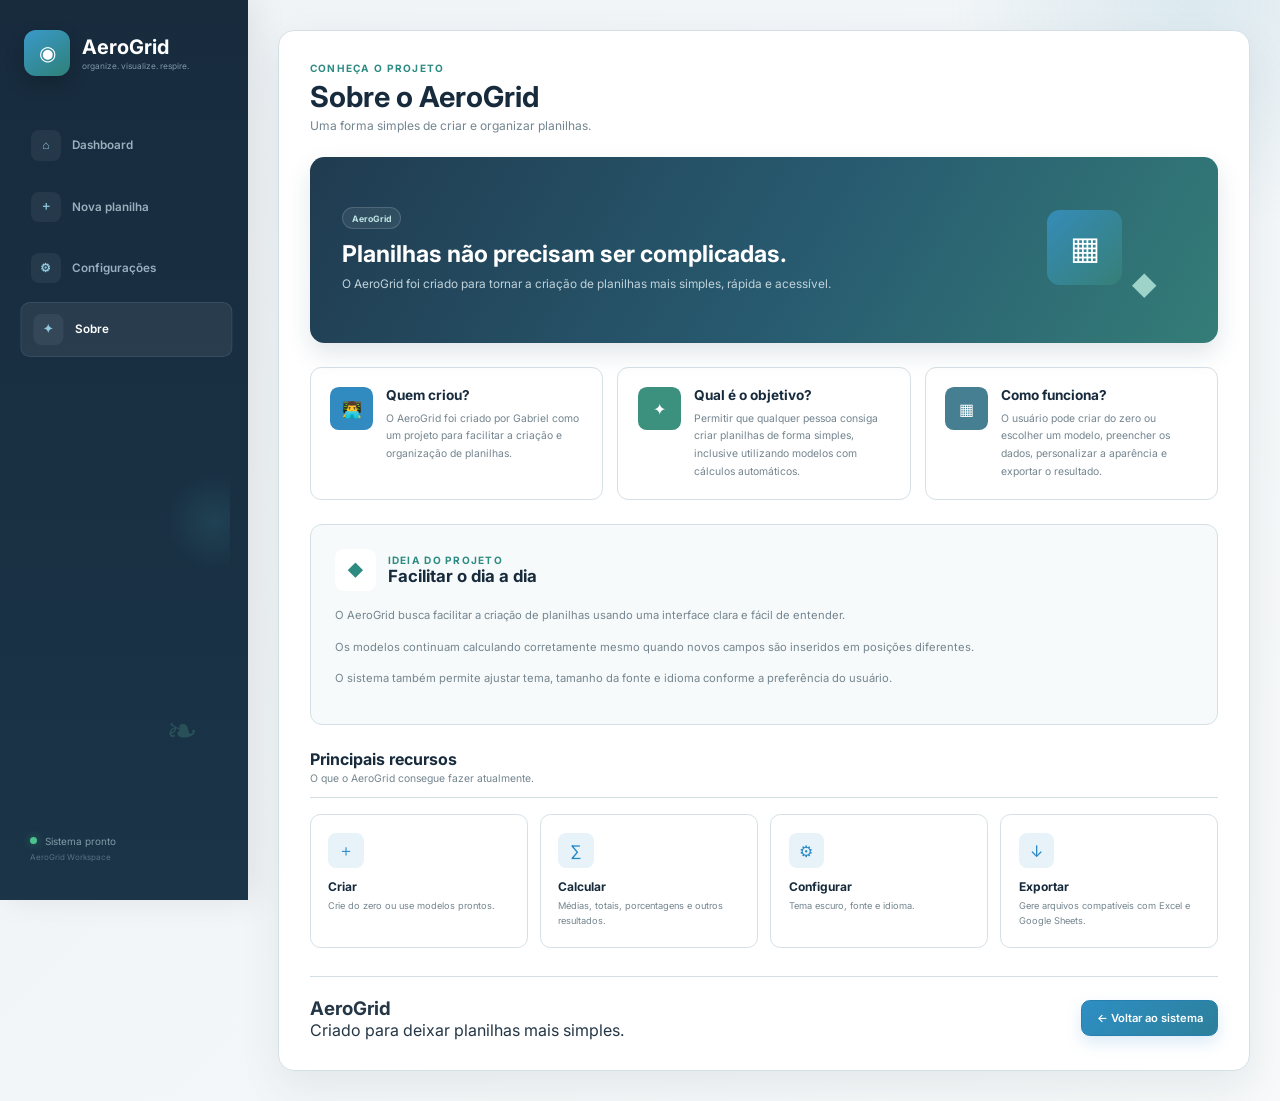
==== commit dfe5295a: "Add files via upload" ====
--- a/sobre.html
+++ b/sobre.html
@@ -1,303 +1,223 @@
 <!doctype html>
 <html lang="pt-BR">
   <head>
-    <!-- configurações básicas -->
     <meta charset="UTF-8" />
-
     <meta name="viewport" content="width=device-width, initial-scale=1.0" />
-
-    <!-- nome da aba -->
     <title>Sobre - AeroGrid</title>
-
-    <!-- usamos o mesmo CSS do index -->
     <link rel="stylesheet" href="style.css" />
   </head>
-
   <body>
-    <!-- ================================================= -->
-    <!-- DECORAÇÕES -->
-    <!-- ================================================= -->
-
+    <!-- decoração -->
     <div class="bolha bolha-1"></div>
     <div class="bolha bolha-2"></div>
-    <div class="bolha bolha-3"></div>
 
     <!-- ================================================= -->
     <!-- MENU -->
     <!-- ================================================= -->
-
     <aside>
-      <!-- logo -->
       <div class="marca">
-        <div class="logo-aerogrid">
-          <span> ◉ </span>
-        </div>
-
-        <div class="marca-texto">
+        <div class="logo-aerogrid"><span>◉</span></div>
+        <div>
           <h1>AeroGrid</h1>
-
           <p>organize. visualize. respire.</p>
         </div>
       </div>
 
-      <!-- navegação -->
       <nav>
-        <!-- volta ao dashboard -->
         <button onclick="window.location.href = 'index.html'">
-          <span class="icone-menu"> ⌂ </span>
-
-          <span class="texto-menu"> Dashboard </span>
-        </button>
-
-        <!--
-                volta ao index usando ?nova=1.
-
-                o JavaScript percebe esse código
-                e abre automaticamente a criação.
-            -->
+          <span class="icone-menu">⌂</span>
+          <span class="texto-menu" data-i18n="nav.dashboard">Dashboard</span>
+        </button>
+
         <button onclick="window.location.href = 'index.html?nova=1'">
-          <span class="icone-menu"> ＋ </span>
-
-          <span class="texto-menu"> Nova planilha </span>
-        </button>
-
-        <!-- mostra que estamos na página atual -->
+          <span class="icone-menu">＋</span>
+          <span class="texto-menu" data-i18n="nav.new">Nova planilha</span>
+        </button>
+
+        <button onclick="window.location.href = 'index.html?config=1'">
+          <span class="icone-menu">⚙</span>
+          <span class="texto-menu" data-i18n="nav.settings">Configurações</span>
+        </button>
+
         <button class="menu-ativo">
-          <span class="icone-menu"> ✦ </span>
-
-          <span class="texto-menu"> Sobre </span>
+          <span class="icone-menu">✦</span>
+          <span class="texto-menu" data-i18n="nav.about">Sobre</span>
         </button>
       </nav>
 
-      <!-- decoração lateral -->
       <div class="natureza-menu">
         <div class="sol-menu"></div>
-
-        <div class="nuvem-menu">☁</div>
-
         <div class="folha-menu">❧</div>
       </div>
 
-      <!-- rodapé -->
       <footer class="rodape-menu">
         <div class="status-online">
           <span></span>
-
-          Sistema pronto
+          <span data-i18n="status.ready">Sistema pronto</span>
         </div>
-
-        <small> AeroGrid Workspace </small>
+        <small>AeroGrid Workspace</small>
       </footer>
     </aside>
 
     <!-- ================================================= -->
-    <!-- CONTEÚDO DA PÁGINA -->
-    <!-- ================================================= -->
-
+    <!-- CONTEÚDO SOBRE -->
+    <!-- ================================================= -->
     <main>
       <section class="pagina-sobre">
-        <!-- ================================================= -->
-        <!-- CABEÇALHO -->
-        <!-- ================================================= -->
-
         <header class="cabecalho-sobre">
-          <p class="saudacao">Conheça o projeto</p>
-
-          <h2>Sobre o AeroGrid</h2>
-
-          <p class="subtitulo">
+          <p class="saudacao" data-i18n="about.eyebrow">Conheça o projeto</p>
+          <h2 data-i18n="about.title">Sobre o AeroGrid</h2>
+          <p class="subtitulo" data-i18n="about.subtitle">
             Uma forma simples de criar e organizar planilhas.
           </p>
         </header>
-
-        <!-- ================================================= -->
-        <!-- BANNER -->
-        <!-- ================================================= -->
 
         <section class="banner-sobre">
           <div>
-            <span class="mini-etiqueta"> AeroGrid </span>
-
-            <h3>Planilhas não precisam ser complicadas.</h3>
-
-            <p>
-              O AeroGrid foi criado para deixar a criação de planilhas mais
-              rápida, simples e agradável.
+            <span class="mini-etiqueta">AeroGrid</span>
+            <h3 data-i18n="about.bannerTitle">
+              Planilhas não precisam ser complicadas.
+            </h3>
+            <p data-i18n="about.bannerText">
+              O AeroGrid foi criado para tornar a criação de planilhas mais
+              simples, rápida e acessível.
             </p>
           </div>
 
-          <!-- decoração -->
           <div class="ilustracao-sobre">
-            <span class="icone-planilha"> ▦ </span>
-
-            <span class="icone-folha"> 🌱 </span>
-
-            <span class="icone-nuvem"> ☁ </span>
-          </div>
-        </section>
-
-        <!-- ================================================= -->
-        <!-- INFORMAÇÕES PRINCIPAIS -->
-        <!-- ================================================= -->
+            <span class="icone-planilha">▦</span>
+            <span class="icone-folha">◆</span>
+          </div>
+        </section>
 
         <section class="cards-sobre">
-          <!-- quem criou -->
           <article class="card-sobre">
             <div class="icone-card-sobre">👨‍💻</div>
-
-            <div>
-              <h3>Quem criou?</h3>
-
-              <p>
-                O AeroGrid foi criado por
-                <strong>Gabriel</strong>
-                como um projeto pensado para facilitar a criação e organização
-                de planilhas.
+            <div>
+              <h3 data-i18n="about.creatorTitle">Quem criou?</h3>
+              <p data-i18n="about.creatorText">
+                O AeroGrid foi criado por Gabriel como um projeto para facilitar
+                a criação e organização de planilhas.
               </p>
             </div>
           </article>
 
-          <!-- objetivo -->
           <article class="card-sobre">
             <div class="icone-card-sobre verde-card">✦</div>
-
-            <div>
-              <h3>Qual é o objetivo?</h3>
-
-              <p>
-                Permitir que qualquer pessoa consiga criar uma planilha de
-                maneira simples, inclusive utilizando modelos que já possuem
-                cálculos configurados.
+            <div>
+              <h3 data-i18n="about.goalTitle">Qual é o objetivo?</h3>
+              <p data-i18n="about.goalText">
+                Permitir que qualquer pessoa consiga criar planilhas de forma
+                simples, inclusive utilizando modelos com cálculos automáticos.
               </p>
             </div>
           </article>
 
-          <!-- funcionamento -->
           <article class="card-sobre">
             <div class="icone-card-sobre ciano-card">▦</div>
-
-            <div>
-              <h3>Como funciona?</h3>
-
-              <p>
-                O usuário pode começar do zero ou escolher um modelo pronto,
-                preencher os dados, personalizar a aparência e exportar a
-                planilha.
+            <div>
+              <h3 data-i18n="about.howTitle">Como funciona?</h3>
+              <p data-i18n="about.howText">
+                O usuário pode criar do zero ou escolher um modelo, preencher os
+                dados, personalizar a aparência e exportar o resultado.
               </p>
             </div>
           </article>
         </section>
-
-        <!-- ================================================= -->
-        <!-- IDEIA DO PROJETO -->
-        <!-- ================================================= -->
 
         <section class="objetivo-sobre">
           <div class="titulo-objetivo">
-            <span> 🌱 </span>
-
-            <div>
-              <p class="saudacao">Ideia do projeto</p>
-
-              <h3>Facilitar o dia a dia</h3>
-            </div>
-          </div>
-
-          <p>
-            Muitas pessoas precisam criar planilhas para organizar informações,
-            mas nem sempre sabem como começar. O AeroGrid busca facilitar esse
-            processo utilizando uma interface simples, visual e fácil de
-            entender.
-          </p>
-
-          <p>
-            Além das planilhas em branco, o sistema possui modelos voltados para
-            negócios e educação. Alguns deles realizam cálculos automaticamente,
-            evitando que o usuário precise montar fórmulas.
-          </p>
-
-          <p>
-            Depois de organizar os dados dentro do AeroGrid, a planilha pode ser
-            exportada para
-            <strong>Microsoft Excel</strong>
-            ou utilizada no
-            <strong>Google Sheets</strong>.
-          </p>
-        </section>
-
-        <!-- ================================================= -->
-        <!-- RECURSOS -->
-        <!-- ================================================= -->
+            <span>◆</span>
+            <div>
+              <p class="saudacao" data-i18n="about.ideaEyebrow">
+                Ideia do projeto
+              </p>
+              <h3 data-i18n="about.ideaTitle">Facilitar o dia a dia</h3>
+            </div>
+          </div>
+
+          <p data-i18n="about.ideaText1">
+            O AeroGrid busca facilitar a criação de planilhas usando uma
+            interface clara e fácil de entender.
+          </p>
+          <p data-i18n="about.ideaText2">
+            Os modelos continuam calculando corretamente mesmo quando novos
+            campos são inseridos em posições diferentes.
+          </p>
+          <p data-i18n="about.ideaText3">
+            O sistema também permite ajustar tema, tamanho da fonte e idioma
+            conforme a preferência do usuário.
+          </p>
+        </section>
 
         <section class="recursos-sobre">
           <div class="titulo-area">
             <div>
-              <h3>O que o AeroGrid permite fazer?</h3>
-
-              <p>Algumas das principais funções do sistema.</p>
+              <h3 data-i18n="about.resourcesTitle">Principais recursos</h3>
+              <p data-i18n="about.resourcesText">
+                O que o AeroGrid consegue fazer atualmente.
+              </p>
             </div>
           </div>
 
           <div class="lista-recursos">
-            <!-- criar -->
-            <article>
-              <span> ＋ </span>
-
-              <h4>Criar planilhas</h4>
-
-              <p>Crie do zero ou utilize modelos já configurados.</p>
-            </article>
-
-            <!-- cálculos -->
-            <article>
-              <span> ∑ </span>
-
-              <h4>Calcular</h4>
-
-              <p>
-                Modelos inteligentes calculam médias, valores e porcentagens.
-              </p>
-            </article>
-
-            <!-- personalização -->
-            <article>
-              <span> ◉ </span>
-
-              <h4>Personalizar</h4>
-
-              <p>Escolha cores, fonte, alinhamento e estilo.</p>
-            </article>
-
-            <!-- exportar -->
-            <article>
-              <span> ↓ </span>
-
-              <h4>Exportar</h4>
-
-              <p>Baixe sua planilha pronta em formato Excel.</p>
-            </article>
-          </div>
-        </section>
-
-        <!-- ================================================= -->
-        <!-- FINAL -->
-        <!-- ================================================= -->
+            <article>
+              <span>＋</span>
+              <h4 data-i18n="about.resourceCreate">Criar</h4>
+              <p data-i18n="about.resourceCreateText">
+                Crie do zero ou use modelos prontos.
+              </p>
+            </article>
+
+            <article>
+              <span>∑</span>
+              <h4 data-i18n="about.resourceCalc">Calcular</h4>
+              <p data-i18n="about.resourceCalcText">
+                Médias, totais, porcentagens e outros resultados.
+              </p>
+            </article>
+
+            <article>
+              <span>⚙</span>
+              <h4 data-i18n="about.resourceSettings">Configurar</h4>
+              <p data-i18n="about.resourceSettingsText">
+                Tema escuro, fonte e idioma.
+              </p>
+            </article>
+
+            <article>
+              <span>↓</span>
+              <h4 data-i18n="about.resourceExport">Exportar</h4>
+              <p data-i18n="about.resourceExportText">
+                Gere arquivos compatíveis com Excel e Google Sheets.
+              </p>
+            </article>
+          </div>
+        </section>
 
         <footer class="final-sobre">
           <div>
             <h3>AeroGrid</h3>
-
-            <p>Criado para deixar planilhas mais simples.</p>
+            <p data-i18n="about.footerText">
+              Criado para deixar planilhas mais simples.
+            </p>
           </div>
 
           <button
             class="principal"
             onclick="window.location.href = 'index.html'"
+            data-i18n="about.back"
           >
             ← Voltar ao sistema
           </button>
         </footer>
       </section>
     </main>
+
+    <!--
+        carregamos o mesmo JS para aplicar
+        tema, fonte e idioma também nesta página.
+    -->
+    <script src="script.js"></script>
   </body>
 </html>
--- a/style.css
+++ b/style.css
@@ -1,23 +1,9 @@
 /* ================================================= */
-/* FONTE */
-/* ================================================= */
-
-/*
-    pega a fonte Nunito do Google Fonts.
-
-    ela é arredondada e combina com
-    a aparência leve do AeroGrid.
-*/
-@import url("https://fonts.googleapis.com/css2?family=Nunito:wght@400;500;600;700;800&display=swap");
-
-/* ================================================= */
-/* CONFIGURAÇÕES GERAIS */
-/* ================================================= */
-
-/*
-    remove margens automáticas
-    colocadas pelo navegador.
-*/
+/* FONTE E CONFIGURAÇÕES GERAIS */
+/* ================================================= */
+
+@import url("https://fonts.googleapis.com/css2?family=Inter:wght@400;500;600;700;800&display=swap");
+
 * {
   margin: 0;
   padding: 0;
@@ -25,158 +11,113 @@
 }
 
 /*
-    VARIÁVEIS DE COR
-
-    usamos nomes para as cores
-    para facilitar alterações futuras.
-
-    por exemplo:
-
-    var(--azul)
-
-    representa #149bea
+    o JavaScript altera este tamanho.
+    como o site usa rem, toda a interface acompanha.
 */
+html {
+  font-size: 16px;
+}
+
+/* tema claro */
 :root {
-  --azul: #149bea;
-
-  --azul-forte: #087cc6;
-
-  --azul-claro: #dff5ff;
-
-  --ciano: #35d4d4;
-
-  --verde: #55c94b;
-
-  --verde-claro: #e9ffd9;
-
-  --branco: #ffffff;
-
-  --texto: #25445a;
-
-  --texto-claro: #728f9e;
-
-  --borda: #cce7f0;
-
-  --sombra: rgba(35, 127, 166, 0.13);
-}
-
-/* ================================================= */
-/* CORPO DO SITE */
-/* ================================================= */
+  --fundo: #eef3f6;
+  --fundo-secundario: #f7f9fa;
+  --painel: #ffffff;
+  --painel-secundario: #f7fafb;
+  --painel-hover: #f1f6f8;
+  --menu: #172b3d;
+  --menu-secundario: #1b3448;
+  --texto: #253746;
+  --texto-forte: #172b3d;
+  --texto-claro: #74858f;
+  --azul: #2788c7;
+  --azul-claro: #e8f3f9;
+  --verde: #2d8b82;
+  --verde-claro: #e9f6f3;
+  --borda: #d5e0e6;
+  --vermelho: #d75b65;
+  --sombra: rgba(28, 53, 69, 0.08);
+}
+
+/*
+    tema escuro.
+    as mesmas classes continuam funcionando,
+    só mudamos as variáveis de cor.
+*/
+html[data-theme="dark"] {
+  --fundo: #0f1720;
+  --fundo-secundario: #121d27;
+  --painel: #18242e;
+  --painel-secundario: #1d2b36;
+  --painel-hover: #22333f;
+  --menu: #0b131b;
+  --menu-secundario: #111f29;
+  --texto: #d8e3e8;
+  --texto-forte: #f1f6f8;
+  --texto-claro: #91a4ae;
+  --azul: #4da3d5;
+  --azul-claro: #1d3543;
+  --verde: #55a99d;
+  --verde-claro: #1e3937;
+  --borda: #31424d;
+  --vermelho: #ef7881;
+  --sombra: rgba(0, 0, 0, 0.25);
+}
 
 body {
   min-height: 100vh;
-
-  display: flex;
-
-  font-family: "Nunito", sans-serif;
-
+  display: flex;
+  font-family: "Inter", sans-serif;
   color: var(--texto);
-
-  /*
-        cria o fundo azul e verde,
-        inspirado no Frutiger Aero.
-    */
-  background: linear-gradient(
-    180deg,
-    #d9f4ff 0%,
-
-    #effcff 35%,
-
-    #f7fff3 100%
-  );
-
+  background: linear-gradient(135deg, var(--fundo), var(--fundo-secundario));
   overflow-x: hidden;
-}
-
-/*
-    brilho branco no fundo.
-*/
+  transition:
+    background 0.25s,
+    color 0.25s;
+}
+
 body::before {
   content: "";
-
+  width: 31rem;
+  height: 31rem;
   position: fixed;
-
-  width: 500px;
-
-  height: 500px;
-
-  top: -250px;
-
-  right: -150px;
-
+  top: -16rem;
+  right: -10rem;
   border-radius: 50%;
-
   background: radial-gradient(
     circle,
-    rgba(255, 255, 255, 0.95),
-    rgba(255, 255, 255, 0)
+    rgba(62, 145, 185, 0.13),
+    transparent 70%
   );
-
   pointer-events: none;
 }
 
-/* ================================================= */
-/* BOLHAS DO FUNDO */
-/* ================================================= */
-
-/*
-    visual básico de todas as bolhas.
-*/
+/* decoração discreta */
 .bolha {
   position: fixed;
-
   border-radius: 50%;
-
-  border: 1px solid rgba(255, 255, 255, 0.9);
-
-  background: radial-gradient(
-    circle at 30% 25%,
-
-    rgba(255, 255, 255, 0.95),
-    rgba(117, 218, 255, 0.25) 45%,
-
-    rgba(52, 175, 221, 0.08)
-  );
-
-  box-shadow: inset 0 0 15px rgba(255, 255, 255, 0.8);
-
+  border: 1px solid rgba(85, 154, 181, 0.08);
+  background: rgba(58, 139, 166, 0.03);
   pointer-events: none;
-
   z-index: 0;
 }
 
-/*
-    posição individual
-    de cada bolha.
-*/
 .bolha-1 {
-  width: 85px;
-
-  height: 85px;
-
+  width: 7rem;
+  height: 7rem;
+  top: 13%;
   right: 5%;
-
-  top: 13%;
-}
-
+}
 .bolha-2 {
-  width: 35px;
-
-  height: 35px;
-
-  right: 11%;
-
-  top: 28%;
-}
-
+  width: 3rem;
+  height: 3rem;
+  top: 31%;
+  right: 13%;
+}
 .bolha-3 {
-  width: 55px;
-
-  height: 55px;
-
+  width: 5rem;
+  height: 5rem;
   left: 18%;
-
   bottom: 8%;
 }
 
@@ -185,294 +126,150 @@
 /* ================================================= */
 
 aside {
-  width: 245px;
-
+  width: 15.5rem;
   height: 100vh;
-
   position: fixed;
-
+  top: 0;
   left: 0;
-
-  top: 0;
-
-  padding: 25px 18px;
-
-  display: flex;
-
+  padding: 1.6rem 1.1rem;
+  display: flex;
   flex-direction: column;
-
-  /*
-        fundo transparente,
-        parecido com vidro.
-    */
-  background: linear-gradient(
-    180deg,
-    rgba(255, 255, 255, 0.86),
-    rgba(235, 251, 255, 0.83)
-  );
-
-  backdrop-filter: blur(20px);
-
-  border-right: 1px solid rgba(255, 255, 255, 0.9);
-
-  box-shadow: 8px 0 35px rgba(72, 165, 194, 0.08);
-
+  background: linear-gradient(180deg, var(--menu), var(--menu-secundario));
+  box-shadow: 0.5rem 0 2rem rgba(0, 0, 0, 0.08);
   z-index: 20;
 }
 
-/* ================================================= */
-/* LOGO */
-/* ================================================= */
-
 .marca {
   display: flex;
-
-  align-items: center;
-
-  gap: 12px;
-
-  padding: 5px 7px;
-
-  margin-bottom: 38px;
+  align-items: center;
+  gap: 0.75rem;
+  padding: 0.25rem 0.4rem;
+  margin-bottom: 2.4rem;
 }
 
 .logo-aerogrid {
-  min-width: 48px;
-
-  width: 48px;
-
-  height: 48px;
-
-  border-radius: 16px;
-
-  display: flex;
-
-  align-items: center;
-
+  min-width: 2.9rem;
+  width: 2.9rem;
+  height: 2.9rem;
+  display: flex;
+  align-items: center;
   justify-content: center;
-
+  border-radius: 0.75rem;
   color: white;
-
-  font-size: 24px;
-
-  /*
-        efeito brilhante na logo.
-    */
-  background: linear-gradient(145deg, #38c9ff, #168bdc);
-
-  border: 2px solid rgba(255, 255, 255, 0.9);
-
-  box-shadow:
-    0 7px 18px rgba(30, 149, 209, 0.25),
-    inset 0 3px 7px rgba(255, 255, 255, 0.35);
+  font-size: 1.25rem;
+  background: linear-gradient(145deg, #3a9aca, #2e8077);
+  box-shadow: 0 0.5rem 1.2rem rgba(0, 0, 0, 0.2);
 }
 
 .marca h1 {
-  color: #197faf;
-
-  font-size: 22px;
-
-  font-weight: 800;
+  color: white;
+  font-size: 1.25rem;
+  font-weight: 700;
 }
 
 .marca p {
-  color: #87a5b2;
-
-  font-size: 9px;
-}
-
-/* ================================================= */
-/* NAVEGAÇÃO */
-/* ================================================= */
+  margin-top: 0.15rem;
+  color: #7f98a8;
+  font-size: 0.52rem;
+}
 
 nav {
   display: flex;
-
   flex-direction: column;
-
-  gap: 9px;
+  gap: 0.45rem;
 }
 
 nav button {
   width: 100%;
-
-  display: flex;
-
-  align-items: center;
-
-  gap: 12px;
-
-  padding: 12px 14px;
-
+  padding: 0.68rem 0.75rem;
+  display: flex;
+  align-items: center;
+  gap: 0.7rem;
   border: 1px solid transparent;
-
-  border-radius: 13px;
-
+  border-radius: 0.6rem;
   background: transparent;
-
-  color: #62889a;
-
+  color: #9bb0be;
   font-family: inherit;
-
-  font-size: 13px;
-
-  font-weight: 700;
-
+  font-size: 0.73rem;
+  font-weight: 600;
   cursor: pointer;
-
   transition: 0.2s;
 }
 
 .icone-menu {
-  min-width: 30px;
-
-  width: 30px;
-
-  height: 30px;
-
-  display: flex;
-
-  align-items: center;
-
+  min-width: 1.9rem;
+  width: 1.9rem;
+  height: 1.9rem;
+  display: flex;
+  align-items: center;
   justify-content: center;
-
-  border-radius: 9px;
-
-  background: #e3f7ff;
-
-  color: var(--azul);
-
-  font-size: 17px;
-}
-
-/*
-    efeito ao passar o mouse
-    e item selecionado.
-*/
+  border-radius: 0.5rem;
+  color: #91c9df;
+  background: rgba(255, 255, 255, 0.06);
+}
+
 nav button:hover,
 .menu-ativo {
-  color: #087ebc !important;
-
-  border-color: #c8ebf8 !important;
-
-  background: linear-gradient(
-    135deg,
-    rgba(255, 255, 255, 0.95),
-    rgba(223, 248, 255, 0.9)
-  ) !important;
-
-  box-shadow: 0 6px 16px rgba(63, 158, 193, 0.08);
-}
-
-nav button:hover {
-  transform: translateX(3px);
-}
-
-/* ================================================= */
-/* DECORAÇÃO DO MENU */
-/* ================================================= */
+  color: white !important;
+  border-color: rgba(130, 190, 211, 0.13) !important;
+  background: rgba(255, 255, 255, 0.07) !important;
+  transform: translateX(0.15rem);
+}
 
 .natureza-menu {
   position: relative;
-
   flex: 1;
-
   overflow: hidden;
 }
 
 .sol-menu {
-  width: 58px;
-
-  height: 58px;
-
+  width: 6rem;
+  height: 6rem;
   position: absolute;
-
-  top: 18%;
-
-  right: 15px;
-
+  top: 25%;
+  right: -2rem;
   border-radius: 50%;
-
   background: radial-gradient(
-    circle at 30% 30%,
-
-    #fff9a7,
-    #ffd84a
+    circle,
+    rgba(62, 151, 164, 0.17),
+    transparent 70%
   );
-
-  box-shadow: 0 0 30px rgba(255, 212, 53, 0.3);
-}
-
-.nuvem-menu {
-  position: absolute;
-
-  top: 26%;
-
-  left: 12px;
-
-  color: white;
-
-  font-size: 55px;
 }
 
 .folha-menu {
   position: absolute;
-
-  bottom: 10%;
-
-  right: 30px;
-
-  color: #58c35d;
-
-  font-size: 44px;
-
-  transform: rotate(-15deg);
-}
-
-/* ================================================= */
-/* RODAPÉ DO MENU */
-/* ================================================= */
+  bottom: 15%;
+  right: 2rem;
+  color: rgba(82, 170, 149, 0.25);
+  font-size: 2.4rem;
+}
 
 .rodape-menu {
-  display: flex;
-
+  padding: 0.75rem;
+  display: flex;
   flex-direction: column;
-
-  gap: 7px;
-
-  padding: 12px;
+  gap: 0.35rem;
 }
 
 .status-online {
   display: flex;
-
-  align-items: center;
-
-  gap: 8px;
-
-  color: #5a8190;
-
-  font-size: 11px;
-
-  font-weight: 700;
-}
-
-.status-online span {
-  width: 8px;
-
-  height: 8px;
-
+  align-items: center;
+  gap: 0.5rem;
+  color: #839aa8;
+  font-size: 0.62rem;
+}
+
+.status-online > span:first-child {
+  width: 0.45rem;
+  height: 0.45rem;
   border-radius: 50%;
-
-  background: #54cd5b;
-
-  box-shadow: 0 0 8px rgba(67, 205, 88, 0.7);
+  background: #4ac38c;
+  box-shadow: 0 0 0.5rem rgba(74, 195, 140, 0.45);
 }
 
 .rodape-menu small {
-  color: #9ab1ba;
-
-  font-size: 9px;
+  color: #587181;
+  font-size: 0.5rem;
 }
 
 /* ================================================= */
@@ -480,525 +277,336 @@
 /* ================================================= */
 
 main {
-  width: calc(100% - 245px);
-
+  width: calc(100% - 15.5rem);
+  min-width: 0;
   min-height: 100vh;
-
-  margin-left: 245px;
-
-  padding: 32px;
-
+  margin-left: 15.5rem;
+  padding: 1.9rem;
   position: relative;
-
   z-index: 2;
 }
 
-/*
-    painel grande que envolve
-    dashboard, editor e sobre.
-*/
 #dashboard,
 #editor,
+#configuracoes,
 .pagina-sobre {
   width: 100%;
-
-  max-width: 1400px;
-
-  min-height: calc(100vh - 64px);
-
+  min-width: 0;
+  max-width: 87rem;
+  min-height: calc(100vh - 3.8rem);
   margin: auto;
-
-  padding: 32px;
-
-  border: 1px solid rgba(255, 255, 255, 0.95);
-
-  border-radius: 24px;
-
-  background: linear-gradient(
-    145deg,
-    rgba(255, 255, 255, 0.9),
-    rgba(243, 253, 255, 0.8)
-  );
-
-  backdrop-filter: blur(18px);
-
-  box-shadow: 0 20px 55px rgba(58, 140, 170, 0.11);
-}
-
-/*
-    classe usada pelo JavaScript
-    para esconder elementos.
-*/
+  padding: 1.9rem;
+  border: 1px solid var(--borda);
+  border-radius: 1rem;
+  background: var(--painel);
+  box-shadow: 0 1rem 2.6rem var(--sombra);
+  transition:
+    background 0.25s,
+    border-color 0.25s;
+}
+
 .escondido {
   display: none !important;
 }
 
-/* ================================================= */
-/* CABEÇALHOS */
-/* ================================================= */
-
 .cabecalho-dashboard,
-.cabecalho-editor {
-  display: flex;
-
-  align-items: center;
-
+.cabecalho-editor,
+.cabecalho-configuracoes {
+  display: flex;
+  align-items: center;
   justify-content: space-between;
-
-  gap: 20px;
-
-  margin-bottom: 25px;
+  gap: 1.3rem;
+  margin-bottom: 1.6rem;
 }
 
 .saudacao {
-  color: #4baac8;
-
-  font-size: 12px;
-
-  font-weight: 800;
-
+  color: var(--verde);
+  font-size: 0.63rem;
+  font-weight: 700;
   text-transform: uppercase;
-
-  letter-spacing: 0.7px;
+  letter-spacing: 0.08rem;
 }
 
 .cabecalho-dashboard h2,
+.cabecalho-configuracoes h2,
 .cabecalho-sobre h2 {
-  margin-top: 3px;
-
-  color: #24495c;
-
-  font-size: 31px;
-
-  font-weight: 800;
+  margin-top: 0.3rem;
+  color: var(--texto-forte);
+  font-size: 1.8rem;
+  font-weight: 700;
 }
 
 .subtitulo {
-  margin-top: 3px;
-
-  color: #7896a4;
-
-  font-size: 13px;
-}
-
-/* ================================================= */
-/* BOTÕES GERAIS */
+  margin-top: 0.3rem;
+  color: var(--texto-claro);
+  font-size: 0.75rem;
+}
+
+/* ================================================= */
+/* BOTÕES */
 /* ================================================= */
 
 button {
+  padding: 0.62rem 0.9rem;
+  border: 1px solid var(--borda);
+  border-radius: 0.55rem;
+  background: var(--painel);
+  color: var(--texto-claro);
   font-family: inherit;
-
-  padding: 10px 16px;
-
-  border: 1px solid #cce8f1;
-
-  border-radius: 11px;
-
-  background: rgba(255, 255, 255, 0.9);
-
-  color: #527d90;
-
-  font-weight: 700;
-
+  font-size: 0.7rem;
+  font-weight: 600;
   cursor: pointer;
-
   transition: 0.2s;
 }
 
 button:hover {
-  color: #1984ba;
-
-  border-color: #9fdaf0;
-
-  background: #effaff;
-
-  transform: translateY(-1px);
-}
-
-/*
-    botão principal azul.
-*/
+  border-color: var(--azul);
+  color: var(--azul);
+  background: var(--painel-hover);
+  transform: translateY(-0.08rem);
+}
+
 .principal {
+  border-color: #277fae;
   color: white;
-
-  border: 1px solid #0b92d6;
-
-  background: linear-gradient(180deg, #36baf4, #108dd3);
-
-  box-shadow: 0 8px 18px rgba(17, 142, 211, 0.22);
+  background: linear-gradient(135deg, #2e8fc4, #2c7f9a);
+  box-shadow: 0 0.4rem 1rem rgba(39, 136, 199, 0.17);
 }
 
 .principal:hover {
   color: white;
-
-  background: linear-gradient(180deg, #42c4fb, #0b83c8);
-}
-
-/* ================================================= */
-/* BANNER DO DASHBOARD */
-/* ================================================= */
-
-.banner {
-  min-height: 175px;
-
+  background: linear-gradient(135deg, #3499cf, #348b91);
+}
+
+/* ================================================= */
+/* BANNER */
+/* ================================================= */
+
+.banner,
+.banner-sobre {
+  min-height: 10.4rem;
+  margin-bottom: 1.5rem;
+  padding: 1.8rem 2rem;
+  display: flex;
+  align-items: center;
+  justify-content: space-between;
   position: relative;
-
   overflow: hidden;
-
-  display: flex;
-
-  align-items: center;
-
-  justify-content: space-between;
-
-  margin-bottom: 23px;
-
-  padding: 28px 32px;
-
-  border-radius: 22px;
-
-  background: linear-gradient(
-    125deg,
-    #8edcff,
-    #c6efff 53%,
-
-    #c8f6ae
-  );
+  border-radius: 0.9rem;
+  background: linear-gradient(120deg, #203b50 0%, #285b70 55%, #347d78 100%);
+  box-shadow: 0 0.65rem 1.5rem rgba(25, 63, 82, 0.13);
 }
 
 .banner-texto {
   position: relative;
-
-  z-index: 5;
-
-  max-width: 520px;
+  z-index: 3;
 }
 
 .mini-etiqueta {
   display: inline-block;
-
-  margin-bottom: 10px;
-
-  padding: 5px 10px;
-
+  margin-bottom: 0.65rem;
+  padding: 0.28rem 0.55rem;
+  border: 1px solid rgba(255, 255, 255, 0.15);
   border-radius: 50px;
-
-  color: #1982ae;
-
-  background: rgba(255, 255, 255, 0.5);
-
-  font-size: 10px;
-
-  font-weight: 800;
-}
-
-.banner h3 {
-  margin-bottom: 6px;
-
-  color: #155b7b;
-
-  font-size: 25px;
-}
-
-.banner p {
-  max-width: 450px;
-
-  color: #39768d;
-
-  font-size: 13px;
-}
-
-/* decoração do banner */
+  color: #bce3e1;
+  background: rgba(255, 255, 255, 0.07);
+  font-size: 0.55rem;
+  font-weight: 700;
+}
+
+.banner h3,
+.banner-sobre h3 {
+  margin-bottom: 0.45rem;
+  color: white;
+  font-size: 1.45rem;
+}
+
+.banner p,
+.banner-sobre p {
+  max-width: 32rem;
+  color: #c0d2da;
+  font-size: 0.74rem;
+  line-height: 1.65;
+}
 
 .banner-ilustracao {
-  width: 290px;
-
-  height: 150px;
-
+  width: 17rem;
+  height: 8rem;
   position: relative;
 }
 
-.sol {
-  width: 70px;
-
-  height: 70px;
-
+.orbita {
   position: absolute;
-
-  right: 28px;
-
-  top: 4px;
-
   border-radius: 50%;
-
-  background: radial-gradient(
-    circle at 30% 30%,
-
-    #fffbc0,
-    #ffdc45
-  );
-}
-
-.nuvem {
+  border: 1px solid rgba(255, 255, 255, 0.12);
+}
+
+.orbita-1 {
+  width: 8rem;
+  height: 8rem;
+  right: 1rem;
+  top: 0;
+}
+
+.orbita-2 {
+  width: 5.5rem;
+  height: 5.5rem;
+  right: 2.25rem;
+  top: 1.25rem;
+}
+
+.icone-banner {
+  width: 3.4rem;
+  height: 3.4rem;
   position: absolute;
-
+  right: 3.3rem;
+  top: 2.2rem;
+  display: flex;
+  align-items: center;
+  justify-content: center;
+  border-radius: 0.8rem;
   color: white;
-}
-
-.nuvem-1 {
-  left: 10px;
-
-  top: 18px;
-
-  font-size: 64px;
-}
-
-.nuvem-2 {
-  right: 70px;
-
-  top: 53px;
-
-  font-size: 44px;
-}
-
-.ilha {
-  width: 180px;
-
-  height: 45px;
-
-  position: absolute;
-
-  bottom: 5px;
-
-  right: 20px;
-
-  display: flex;
-
-  align-items: center;
-
-  justify-content: center;
-
-  border-radius: 50% 50% 45% 45%;
-
-  background: linear-gradient(#73d95c, #40ae48);
-}
-
-.ilha span {
-  font-size: 32px;
-
-  transform: translateY(-17px);
-}
-
-/* ================================================= */
-/* ESTATÍSTICAS */
+  background: rgba(255, 255, 255, 0.12);
+  font-size: 1.5rem;
+}
+
+/* ================================================= */
+/* ESTATÍSTICAS E CARDS */
 /* ================================================= */
 
 .estatisticas {
   display: grid;
-
   grid-template-columns: repeat(3, 1fr);
-
-  gap: 17px;
-
-  margin-bottom: 35px;
+  gap: 0.9rem;
+  margin-bottom: 2rem;
 }
 
 .estatisticas > div {
-  min-height: 105px;
-
-  padding: 20px;
-
-  display: flex;
-
-  align-items: center;
-
-  gap: 16px;
-
-  border: 1px solid rgba(183, 224, 237, 0.85);
-
-  border-radius: 17px;
-
-  background: rgba(255, 255, 255, 0.92);
-
+  min-height: 6.2rem;
+  padding: 1.1rem;
+  display: flex;
+  align-items: center;
+  gap: 0.9rem;
+  border: 1px solid var(--borda);
+  border-radius: 0.75rem;
+  background: var(--painel);
   transition: 0.2s;
 }
 
-.estatisticas > div:hover {
-  transform: translateY(-3px);
+.estatisticas > div:hover,
+.card-planilha:hover {
+  transform: translateY(-0.12rem);
+  box-shadow: 0 0.5rem 1.2rem var(--sombra);
 }
 
 .icone-estatistica {
-  width: 48px;
-
-  height: 48px;
-
-  display: flex;
-
-  align-items: center;
-
+  width: 2.8rem;
+  height: 2.8rem;
+  display: flex;
+  align-items: center;
   justify-content: center;
-
-  border-radius: 15px;
-
+  border-radius: 0.65rem;
   color: white;
-
-  font-size: 22px;
+  font-size: 1.15rem;
 }
 
 .icone-estatistica.azul {
-  background: linear-gradient(#5dcaff, #158fe0);
-}
-
+  background: #318ac0;
+}
 .icone-estatistica.verde {
-  background: linear-gradient(#8ae56c, #42b94a);
-}
-
+  background: #398e7d;
+}
 .icone-estatistica.ciano {
-  background: linear-gradient(#5ee2df, #20b7c8);
+  background: #497f96;
 }
 
 .estatisticas section p {
-  color: #7894a1;
-
-  font-size: 11px;
+  color: var(--texto-claro);
+  font-size: 0.63rem;
 }
 
 .estatisticas strong {
-  color: #284b5e;
-
-  font-size: 29px;
-}
-
-/* ================================================= */
-/* LISTA DE PLANILHAS */
-/* ================================================= */
+  color: var(--texto-forte);
+  font-size: 1.7rem;
+}
 
 .titulo-area {
-  padding-bottom: 15px;
-
-  margin-bottom: 17px;
-
-  border-bottom: 1px solid #dceef4;
+  padding-bottom: 0.8rem;
+  margin-bottom: 1rem;
+  border-bottom: 1px solid var(--borda);
 }
 
 .titulo-area h3 {
-  color: #31566a;
-
-  font-size: 18px;
+  color: var(--texto-forte);
+  font-size: 1rem;
 }
 
 .titulo-area p {
-  margin-top: 2px;
-
-  color: #8aa1ab;
-
-  font-size: 11px;
+  margin-top: 0.2rem;
+  color: var(--texto-claro);
+  font-size: 0.65rem;
 }
 
 .lista-planilhas {
   display: grid;
-
-  grid-template-columns: repeat(auto-fill, minmax(270px, 1fr));
-
-  gap: 15px;
-}
-
-/*
-    card de uma planilha criada.
-*/
+  grid-template-columns: repeat(auto-fill, minmax(17rem, 1fr));
+  gap: 0.9rem;
+}
+
 .card-planilha {
-  padding: 20px;
-
-  border: 1px solid #cfe9f1;
-
-  border-radius: 16px;
-
-  background: linear-gradient(145deg, white, #f6fdff);
-
+  padding: 1.1rem;
+  border: 1px solid var(--borda);
+  border-radius: 0.7rem;
+  background: var(--painel);
   cursor: pointer;
-
   transition: 0.2s;
 }
 
-.card-planilha:hover {
-  transform: translateY(-3px);
-
-  box-shadow: 0 12px 25px rgba(44, 128, 159, 0.1);
-}
-
 .topo-card-planilha {
   display: flex;
-
   align-items: flex-start;
-
   justify-content: space-between;
-
-  gap: 8px;
-
-  margin-bottom: 7px;
+  gap: 0.65rem;
+  margin-bottom: 0.5rem;
 }
 
 .card-planilha h4 {
-  color: #345768;
+  color: var(--texto-forte);
+  font-size: 0.82rem;
 }
 
 .card-planilha p {
-  margin-bottom: 15px;
-
-  color: #89a0aa;
-
-  font-size: 11px;
+  margin-bottom: 0.9rem;
+  color: var(--texto-claro);
+  font-size: 0.62rem;
 }
 
 .card-planilha footer {
   display: flex;
-
+  align-items: center;
   justify-content: space-between;
-
-  align-items: center;
-}
-
-/*
-    etiqueta mostrando Excel ou Google.
-*/
+}
+
+.tag,
+.tag-modelo {
+  padding: 0.27rem 0.45rem;
+  border-radius: 0.35rem;
+  font-size: 0.48rem;
+  font-weight: 700;
+}
+
 .tag {
-  padding: 5px 9px;
-
-  border-radius: 50px;
-
-  background: #e8f8ff;
-
-  color: #2881a5;
-
-  font-size: 9px;
-}
-
-/*
-    etiqueta que mostra
-    qual modelo foi usado.
-*/
+  background: var(--azul-claro);
+  color: var(--azul);
+}
+
 .tag-modelo {
-  padding: 4px 7px;
-
-  border: 1px solid #cbecc4;
-
-  border-radius: 50px;
-
-  background: #efffe9;
-
-  color: #4d9c48;
-
-  font-size: 8px;
-
-  font-weight: 800;
-
-  white-space: nowrap;
+  background: var(--verde-claro);
+  color: var(--verde);
 }
 
 .excluir {
-  color: #df6971;
-
-  background: #fff5f5;
+  color: var(--vermelho);
 }
 
 /* ================================================= */
@@ -1007,258 +615,187 @@
 
 .informacoes-editor {
   display: flex;
-
-  align-items: center;
-
-  gap: 18px;
+  align-items: center;
+  gap: 1rem;
 }
 
 .voltar {
-  color: #2786ad;
-
-  background: #ecfaff;
+  background: var(--painel-secundario);
 }
 
 .mini-texto {
-  color: #55a6c4;
-
-  font-size: 10px;
-
-  font-weight: 800;
-
+  color: var(--verde);
+  font-size: 0.56rem;
+  font-weight: 700;
   text-transform: uppercase;
+  letter-spacing: 0.04rem;
 }
 
 .titulo-planilha {
   display: block;
-
-  max-width: 550px;
-
+  max-width: 34rem;
+  margin-top: 0.2rem;
   border: none;
-
   outline: none;
-
   background: transparent;
-
-  color: #294b5c;
-
+  color: var(--texto-forte);
   font-family: inherit;
-
-  font-size: 26px;
-
-  font-weight: 800;
+  font-size: 1.45rem;
+  font-weight: 700;
 }
 
 #tipoPlanilha {
-  color: #8ba3ad;
-
-  font-size: 11px;
+  margin-top: 0.2rem;
+  color: var(--texto-claro);
+  font-size: 0.62rem;
 }
 
 .acoes {
   display: flex;
-
-  gap: 9px;
-
+  gap: 0.5rem;
   flex-wrap: wrap;
 }
 
 /* ================================================= */
-/* PERSONALIZAÇÃO */
+/* PERSONALIZAÇÃO DA PLANILHA */
 /* ================================================= */
 
 .personalizacao {
+  width: 100%;
+  min-width: 0;
+  margin-bottom: 1.2rem;
   overflow: hidden;
-
-  margin-bottom: 22px;
-
-  border: 1px solid #c9e9f2;
-
-  border-radius: 17px;
-
-  background: white;
+  border: 1px solid var(--borda);
+  border-radius: 0.75rem;
+  background: var(--painel);
 }
 
 .titulo-personalizacao {
-  padding: 17px 19px;
-
-  display: flex;
-
-  align-items: center;
-
+  padding: 0.9rem 1rem;
+  display: flex;
+  align-items: center;
   justify-content: space-between;
-
-  gap: 20px;
-
-  background: linear-gradient(90deg, #e6f8ff, #efffe8);
+  gap: 1rem;
+  border-bottom: 1px solid var(--borda);
+  background: var(--painel-secundario);
 }
 
 .titulo-personalizacao > div {
   display: flex;
-
-  align-items: center;
-
-  gap: 10px;
+  align-items: center;
+  gap: 0.65rem;
 }
 
 .personalizacao-icone {
-  width: 36px;
-
-  height: 36px;
-
-  display: flex;
-
-  align-items: center;
-
+  width: 2.1rem;
+  height: 2.1rem;
+  display: flex;
+  align-items: center;
   justify-content: center;
-
-  border-radius: 11px;
-
+  border-radius: 0.5rem;
   color: white;
-
-  background: linear-gradient(#4bc9e7, #239acb);
+  background: linear-gradient(135deg, #318cc0, #398e7d);
+}
+
+.titulo-personalizacao h3 {
+  color: var(--texto-forte);
+  font-size: 0.82rem;
+}
+
+.titulo-personalizacao p {
+  margin-top: 0.12rem;
+  color: var(--texto-claro);
+  font-size: 0.55rem;
 }
 
 .opcoes-personalizacao {
-  padding: 17px;
-
+  padding: 1rem;
   display: grid;
-
-  grid-template-columns: repeat(8, minmax(100px, 1fr));
-
-  gap: 12px;
+  /* 4 por linha evita que o último controle seja cortado */
+  grid-template-columns: repeat(4, minmax(0, 1fr));
+  gap: 0.7rem;
 }
 
 .opcoes-personalizacao label {
-  display: flex;
-
+  min-width: 0;
+  display: flex;
   flex-direction: column;
-
-  gap: 6px;
-
-  color: #708e9b;
-
-  font-size: 9px;
-
-  font-weight: 800;
+  gap: 0.35rem;
+  color: var(--texto-claro);
+  font-size: 0.52rem;
+  font-weight: 700;
 }
 
 .opcoes-personalizacao select {
-  height: 36px;
-
-  padding: 0 8px;
-
-  border: 1px solid #cae5ee;
-
-  border-radius: 9px;
-
-  background: #faffff;
+  width: 100%;
+  min-width: 0;
+  height: 2.15rem;
+  padding: 0 0.5rem;
+  border: 1px solid var(--borda);
+  border-radius: 0.45rem;
+  color: var(--texto);
+  background: var(--painel-secundario);
+  font-family: inherit;
 }
 
 .opcoes-personalizacao input[type="color"] {
-  width: 48px;
-
-  height: 36px;
-
-  padding: 3px;
-
-  border: 1px solid #c8e4ed;
-
-  border-radius: 9px;
-
-  background: white;
-
-  cursor: pointer;
-}
-
-/* ================================================= */
-/* RESUMOS AUTOMÁTICOS */
-/* ================================================= */
-
-/*
-    essa área contém os cards
-    de resultados dos modelos.
-*/
+  width: 2.9rem;
+  height: 2.15rem;
+  padding: 0.2rem;
+  border: 1px solid var(--borda);
+  border-radius: 0.45rem;
+  background: var(--painel);
+}
+
+/* ================================================= */
+/* RESUMOS E TABELA */
+/* ================================================= */
+
 .resumo-modelo {
   display: grid;
-
-  grid-template-columns: repeat(auto-fit, minmax(170px, 1fr));
-
-  gap: 12px;
-
-  margin-bottom: 18px;
+  grid-template-columns: repeat(auto-fit, minmax(10rem, 1fr));
+  gap: 0.7rem;
+  margin-bottom: 1rem;
 }
 
 .card-resumo {
-  min-height: 88px;
-
-  padding: 17px;
-
-  display: flex;
-
+  min-height: 5.2rem;
+  padding: 1rem;
+  display: flex;
   flex-direction: column;
-
   justify-content: center;
-
-  border: 1px solid #c9e7ee;
-
-  border-radius: 15px;
-
-  background: linear-gradient(
-    145deg,
-    rgba(255, 255, 255, 0.98),
-    rgba(239, 252, 255, 0.9)
-  );
+  border: 1px solid var(--borda);
+  border-left: 3px solid var(--verde);
+  border-radius: 0.65rem;
+  background: var(--painel);
 }
 
 .card-resumo small {
-  color: #7996a2;
-
-  font-size: 10px;
-
-  font-weight: 700;
+  color: var(--texto-claro);
+  font-size: 0.56rem;
 }
 
 .card-resumo strong {
-  margin-top: 3px;
-
-  color: #236c89;
-
-  font-size: 22px;
-}
-
-.card-resumo span {
-  margin-top: 3px;
-
-  color: #9aafb8;
-
-  font-size: 8px;
-}
-
-/* ================================================= */
-/* TABELA */
-/* ================================================= */
+  margin-top: 0.28rem;
+  color: var(--texto-forte);
+  font-size: 1.25rem;
+}
 
 .tabela-container {
   overflow: auto;
-
-  border: 1px solid #c8e7ef;
-
-  border-radius: 17px;
-
-  background: white;
+  border: 1px solid var(--borda);
+  border-radius: 0.7rem;
+  background: var(--painel);
 }
 
 table {
   width: 100%;
-
-  min-width: 700px;
+  min-width: 44rem;
 }
 
 th {
-  padding: 14px;
-
-  font-size: 13px;
+  padding: 0.8rem;
+  font-size: 0.7rem;
 }
 
 td {
@@ -1267,71 +804,132 @@
 
 td input {
   width: 100%;
-
-  padding: 14px;
-
+  padding: 0.8rem;
   border: none;
-
   outline: none;
-
+  color: var(--texto);
   font-family: inherit;
-
   background: transparent;
 }
 
 td input:focus {
-  box-shadow: inset 0 0 0 2px #59bee4;
-}
-
-/*
-    colunas calculadas automaticamente.
-
-    possuem fundo diferente e
-    não podem ser editadas.
-*/
+  box-shadow: inset 0 0 0 2px rgba(62, 144, 190, 0.45);
+}
+
+/* campos calculados não podem ser digitados */
 td input.campo-calculado {
-  font-weight: 800;
-
+  font-weight: 700;
   cursor: not-allowed;
-
   background: linear-gradient(
     90deg,
-    rgba(220, 247, 255, 0.7),
-    rgba(237, 255, 230, 0.55)
+    rgba(65, 142, 175, 0.08),
+    rgba(55, 143, 126, 0.08)
   ) !important;
 }
 
 .coluna-acoes {
-  width: 80px;
-
+  width: 4.8rem;
   text-align: center;
 }
 
-/*
-    MODO GRADE
-
-    parecido com Excel tradicional.
-*/
 .modo-grade {
   border-collapse: collapse;
 }
 
 .modo-grade th,
 .modo-grade td {
-  border: 1px solid #d2e9f0;
-}
-
-/*
-    MODO TABELA
-
-    deixa as linhas mais separadas.
-*/
+  border: 1px solid var(--borda);
+}
+
 .modo-tabela {
   border-collapse: separate;
-
-  border-spacing: 0 9px;
-
-  padding: 10px;
+  border-spacing: 0 0.45rem;
+  padding: 0.55rem;
+}
+
+/* ================================================= */
+/* ABA DE CONFIGURAÇÕES */
+/* ================================================= */
+
+.grade-configuracoes {
+  display: grid;
+  grid-template-columns: repeat(3, 1fr);
+  gap: 1rem;
+}
+
+.card-configuracao {
+  min-height: 12rem;
+  padding: 1.3rem;
+  display: flex;
+  align-items: flex-start;
+  gap: 0.9rem;
+  border: 1px solid var(--borda);
+  border-radius: 0.8rem;
+  background: var(--painel);
+}
+
+.icone-configuracao {
+  min-width: 2.8rem;
+  width: 2.8rem;
+  height: 2.8rem;
+  display: flex;
+  align-items: center;
+  justify-content: center;
+  border-radius: 0.65rem;
+  color: white;
+  background: linear-gradient(135deg, #348fc0, #3d8a80);
+  font-size: 0.85rem;
+  font-weight: 700;
+}
+
+.conteudo-configuracao {
+  width: 100%;
+}
+
+.conteudo-configuracao h3 {
+  color: var(--texto-forte);
+  font-size: 0.9rem;
+}
+
+.conteudo-configuracao p {
+  min-height: 2.5rem;
+  margin: 0.4rem 0 1rem;
+  color: var(--texto-claro);
+  font-size: 0.65rem;
+  line-height: 1.6;
+}
+
+.conteudo-configuracao select {
+  width: 100%;
+  padding: 0.7rem;
+  border: 1px solid var(--borda);
+  border-radius: 0.5rem;
+  color: var(--texto);
+  background: var(--painel-secundario);
+  font-family: inherit;
+}
+
+.area-restaurar-config {
+  margin-top: 1rem;
+  padding: 1.2rem;
+  display: flex;
+  align-items: center;
+  justify-content: space-between;
+  gap: 1rem;
+  border: 1px solid var(--borda);
+  border-radius: 0.75rem;
+  background: var(--painel-secundario);
+}
+
+.area-restaurar-config h3 {
+  color: var(--texto-forte);
+  font-size: 0.85rem;
+}
+
+.area-restaurar-config p {
+  margin-top: 0.25rem;
+  color: var(--texto-claro);
+  font-size: 0.62rem;
 }
 
 /* ================================================= */
@@ -1339,362 +937,392 @@
 /* ================================================= */
 
 dialog {
-  width: 500px;
-
+  width: 31rem;
   max-width: 92%;
-
   max-height: 90vh;
-
+  margin: auto;
   padding: 0;
-
-  margin: auto;
-
   overflow: auto;
-
-  border: 1px solid #c6e5ee;
-
-  border-radius: 19px;
-
-  background: rgba(255, 255, 255, 0.98);
-
-  box-shadow: 0 25px 70px rgba(31, 113, 145, 0.24);
-}
-
-/*
-    modal de criação é maior
-    porque possui muitos modelos.
-*/
+  border: 1px solid var(--borda);
+  border-radius: 0.9rem;
+  color: var(--texto);
+  background: var(--painel);
+  box-shadow: 0 1.5rem 4rem rgba(0, 0, 0, 0.25);
+}
+
 dialog.modal-grande {
-  width: 900px;
+  width: 56rem;
 }
 
 dialog::backdrop {
-  background: rgba(25, 74, 93, 0.22);
-
-  backdrop-filter: blur(4px);
+  background: rgba(12, 24, 33, 0.48);
+  backdrop-filter: blur(3px);
 }
 
 dialog form {
-  padding: 28px;
+  padding: 1.7rem;
 }
 
 .titulo-modal {
   display: flex;
-
-  align-items: center;
-
-  gap: 12px;
-
-  margin-bottom: 23px;
+  align-items: center;
+  gap: 0.75rem;
+  margin-bottom: 1.4rem;
 }
 
 .icone-modal {
-  width: 42px;
-
-  height: 42px;
-
-  display: flex;
-
-  align-items: center;
-
+  width: 2.6rem;
+  height: 2.6rem;
+  display: flex;
+  align-items: center;
   justify-content: center;
-
-  border-radius: 13px;
-
+  border-radius: 0.6rem;
   color: white;
-
-  background: linear-gradient(#56c9ef, #228fc8);
+  background: linear-gradient(135deg, #318ac0, #347f78);
+}
+
+.titulo-modal h2 {
+  color: var(--texto-forte);
+  font-size: 1.15rem;
+}
+
+.titulo-modal p {
+  margin-top: 0.15rem;
+  color: var(--texto-claro);
+  font-size: 0.58rem;
 }
 
 dialog label {
   display: block;
-
-  margin-bottom: 17px;
-
-  color: #577989;
-
-  font-size: 11px;
-
-  font-weight: 800;
+  margin-bottom: 1rem;
+  color: var(--texto-claro);
+  font-size: 0.65rem;
+  font-weight: 700;
 }
 
 dialog input,
 dialog select {
   display: block;
-
   width: 100%;
-
-  margin-top: 7px;
-
-  padding: 11px;
-
-  border: 1px solid #c9e5ed;
-
-  border-radius: 10px;
-
-  background: #fbffff;
+  margin-top: 0.4rem;
+  padding: 0.7rem;
+  outline: none;
+  border: 1px solid var(--borda);
+  border-radius: 0.5rem;
+  color: var(--texto);
+  background: var(--painel-secundario);
+  font-family: inherit;
+}
+
+dialog input:focus,
+dialog select:focus {
+  border-color: var(--azul);
+  box-shadow: 0 0 0 3px rgba(49, 141, 192, 0.08);
 }
 
 dialog footer {
   display: flex;
-
   justify-content: flex-end;
-
-  gap: 9px;
-
-  margin-top: 23px;
-}
-
-/* ================================================= */
-/* MODELOS PRONTOS */
+  gap: 0.5rem;
+  margin-top: 1.4rem;
+}
+
+/* ================================================= */
+/* NOTIFICAÇÕES DO PRÓPRIO SITE */
+/* ================================================= */
+
+.modal-notificacao {
+  width: 28rem;
+  max-width: calc(100% - 2rem);
+  padding: 0;
+  overflow: hidden;
+}
+
+.conteudo-notificacao {
+  padding: 1.4rem;
+}
+
+.topo-notificacao {
+  display: flex;
+  align-items: flex-start;
+  gap: 0.85rem;
+}
+
+.icone-notificacao {
+  min-width: 2.6rem;
+  width: 2.6rem;
+  height: 2.6rem;
+  display: flex;
+  align-items: center;
+  justify-content: center;
+  border-radius: 0.65rem;
+  color: white;
+  background: linear-gradient(135deg, #318ac0, #347f78);
+  font-size: 1rem;
+  font-weight: 800;
+}
+
+.topo-notificacao h2 {
+  color: var(--texto-forte);
+  font-size: 1rem;
+}
+
+.topo-notificacao p {
+  margin-top: 0.35rem;
+  color: var(--texto-claro);
+  font-size: 0.68rem;
+  line-height: 1.65;
+  white-space: pre-line;
+}
+
+.area-input-notificacao {
+  margin-top: 1rem;
+}
+
+.area-input-notificacao input {
+  width: 100%;
+  margin: 0;
+}
+
+.modal-notificacao footer {
+  margin-top: 1.3rem;
+  padding-top: 1rem;
+  display: flex;
+  justify-content: flex-end;
+  gap: 0.55rem;
+  border-top: 1px solid var(--borda);
+}
+
+html[data-theme="dark"] .modal-notificacao {
+  box-shadow: 0 1.5rem 4rem rgba(0, 0, 0, 0.5);
+}
+
+/* ================================================= */
+/* GALERIA DE MODELOS */
 /* ================================================= */
 
 .area-modelos-modal {
-  margin-top: 25px;
-
-  padding-top: 20px;
-
-  border-top: 1px solid #dfedf2;
+  margin-top: 1.4rem;
+  padding-top: 1.2rem;
+  border-top: 1px solid var(--borda);
 }
 
 .titulo-modelos h3 {
-  color: #315f72;
-
-  font-size: 16px;
+  color: var(--texto-forte);
+  font-size: 0.9rem;
 }
 
 .titulo-modelos p {
-  margin-top: 3px;
-
-  color: #8aa2ad;
-
-  font-size: 10px;
-}
-
-/* ================================================= */
-/* FILTROS DOS MODELOS */
-/* ================================================= */
+  margin-top: 0.2rem;
+  color: var(--texto-claro);
+  font-size: 0.58rem;
+}
 
 .filtros-modelos {
   display: flex;
-
-  gap: 8px;
-
+  gap: 0.45rem;
   flex-wrap: wrap;
-
-  margin: 15px 0;
+  margin: 0.9rem 0;
 }
 
 .filtro-modelo {
-  padding: 7px 12px;
-
-  border-radius: 50px;
-
-  font-size: 10px;
+  padding: 0.45rem 0.7rem;
+  border-radius: 0.45rem;
+  font-size: 0.58rem;
 }
 
 .filtro-modelo.ativo {
   color: white;
-
-  border-color: #2ba7e1;
-
-  background: linear-gradient(#45c4f4, #1c94d1);
-}
-
-/* ================================================= */
-/* PLANILHA EM BRANCO */
-/* ================================================= */
+  border-color: var(--azul);
+  background: linear-gradient(135deg, #318ac0, #2f807c);
+}
 
 .modelo-vazio {
   width: 100%;
-
-  display: flex;
-
-  align-items: center;
-
-  gap: 12px;
-
+  margin-bottom: 0.7rem;
+  padding: 0.8rem;
+  display: flex;
+  align-items: center;
+  gap: 0.7rem;
   text-align: left;
-
-  margin-bottom: 12px;
-
-  padding: 14px;
-
-  border: 1px solid #d2e9f0;
-
-  background: linear-gradient(145deg, #ffffff, #f8fdff);
+  border: 1px solid var(--borda);
+  border-radius: 0.6rem;
+  background: var(--painel-secundario);
 }
 
 .modelo-vazio > span {
-  width: 40px;
-
-  height: 40px;
-
-  display: flex;
-
-  align-items: center;
-
+  width: 2.4rem;
+  height: 2.4rem;
+  display: flex;
+  align-items: center;
   justify-content: center;
-
-  border-radius: 12px;
-
-  background: #e9f9ff;
-
-  color: #2796c8;
-
-  font-size: 19px;
+  border-radius: 0.55rem;
+  color: var(--azul);
+  background: var(--azul-claro);
 }
 
 .modelo-vazio div {
   display: flex;
-
   flex-direction: column;
 }
 
+.modelo-vazio strong {
+  color: var(--texto-forte);
+}
+
 .modelo-vazio small {
-  color: #90a6af;
-
-  font-size: 9px;
-}
-
-/* ================================================= */
-/* CARDS DOS MODELOS */
-/* ================================================= */
+  margin-top: 0.15rem;
+  color: var(--texto-claro);
+  font-size: 0.52rem;
+}
 
 .lista-modelos {
   display: grid;
-
   grid-template-columns: repeat(2, 1fr);
-
-  gap: 10px;
+  gap: 0.6rem;
 }
 
 .card-modelo {
-  min-height: 118px;
-
-  display: flex;
-
+  min-height: 7rem;
+  padding: 0.9rem;
+  display: flex;
   align-items: flex-start;
-
-  gap: 12px;
-
+  gap: 0.7rem;
   text-align: left;
-
-  padding: 15px;
-
-  border: 1px solid #d2e8ef;
-
-  border-radius: 14px;
-
-  background: linear-gradient(145deg, white, #f7fdff);
+  border: 1px solid var(--borda);
+  border-radius: 0.65rem;
+  background: var(--painel);
 }
 
 .card-modelo:hover {
-  transform: translateY(-2px);
+  border-color: var(--azul);
 }
 
 .modelo-selecionado {
-  border-color: #48b9e2 !important;
-
-  background: linear-gradient(145deg, #e9faff, #f2ffea) !important;
-
-  box-shadow: 0 0 0 3px rgba(58, 181, 224, 0.1);
+  border-color: var(--azul) !important;
+  background: linear-gradient(
+    135deg,
+    var(--azul-claro),
+    var(--verde-claro)
+  ) !important;
 }
 
 .icone-modelo {
-  min-width: 43px;
-
-  width: 43px;
-
-  height: 43px;
-
-  display: flex;
-
-  align-items: center;
-
+  min-width: 2.5rem;
+  width: 2.5rem;
+  height: 2.5rem;
+  display: flex;
+  align-items: center;
   justify-content: center;
-
-  border-radius: 13px;
-
-  background: linear-gradient(#effbff, #e7fbe2);
-
-  font-size: 21px;
+  border-radius: 0.55rem;
+  background: var(--painel-secundario);
+  font-size: 1.1rem;
 }
 
 .conteudo-modelo {
   display: flex;
-
   flex-direction: column;
-
-  gap: 2px;
 }
 
 .conteudo-modelo small {
-  color: #4aa8c2;
-
-  font-size: 8px;
-
-  font-weight: 800;
-
+  color: var(--verde);
+  font-size: 0.45rem;
+  font-weight: 700;
   text-transform: uppercase;
 }
 
 .conteudo-modelo strong {
-  color: #345e70;
-
-  font-size: 12px;
+  margin-top: 0.15rem;
+  color: var(--texto-forte);
+  font-size: 0.7rem;
 }
 
 .conteudo-modelo > span {
-  margin-top: 4px;
-
-  color: #849ca7;
-
-  font-size: 9px;
-
-  line-height: 1.5;
-}
-
-/* ================================================= */
-/* INFORMAÇÃO DO MODELO SELECIONADO */
-/* ================================================= */
+  margin-top: 0.3rem;
+  color: var(--texto-claro);
+  font-size: 0.52rem;
+  line-height: 1.55;
+}
 
 .info-modelo {
-  margin-top: 13px;
-
-  padding: 13px;
-
-  border: 1px solid #cce9dc;
-
-  border-radius: 12px;
-
-  background: linear-gradient(135deg, #f0fbff, #f3ffed);
+  margin-top: 0.8rem;
+  padding: 0.8rem;
+  border: 1px solid var(--borda);
+  border-radius: 0.55rem;
+  background: var(--painel-secundario);
 }
 
 .info-modelo strong {
-  color: #32748a;
-
-  font-size: 11px;
+  color: var(--verde);
+  font-size: 0.65rem;
 }
 
 .info-modelo p {
-  margin-top: 5px;
-
-  color: #708f9b;
-
-  font-size: 9px;
+  margin-top: 0.3rem;
+  color: var(--texto-claro);
+  font-size: 0.52rem;
+  line-height: 1.6;
 }
 
 .info-modelo small {
   display: block;
-
-  margin-top: 6px;
-
-  color: #5ba459;
-
-  font-size: 9px;
-
-  font-weight: 800;
+  margin-top: 0.35rem;
+  color: var(--verde);
+  font-size: 0.5rem;
+}
+
+/* ================================================= */
+/* CAMPOS MANUAIS E CONFIGURADOR */
+/* ================================================= */
+
+.area-campos-modal {
+  margin-top: 1.2rem;
+}
+
+.area-campos-modal h3 {
+  color: var(--texto-forte);
+  font-size: 0.8rem;
+}
+
+.descricao {
+  margin: 0.25rem 0 0.7rem;
+  color: var(--texto-claro);
+  font-size: 0.55rem;
+}
+
+.campo-criacao {
+  display: flex;
+  gap: 0.45rem;
+  margin-bottom: 0.45rem;
+}
+
+.campo-criacao input {
+  margin: 0;
+}
+
+.secundario {
+  width: 100%;
+  margin-top: 0.4rem;
+  border-style: dashed;
+}
+
+.aviso-campo {
+  padding: 0.85rem;
+  border-left: 3px solid var(--verde);
+  border-radius: 0.5rem;
+  background: var(--painel-secundario);
+}
+
+.aviso-campo strong {
+  color: var(--texto-forte);
+  font-size: 0.65rem;
+}
+
+.aviso-campo p {
+  margin-top: 0.3rem;
+  color: var(--texto-claro);
+  font-size: 0.55rem;
+  line-height: 1.6;
 }
 
 /* ================================================= */
@@ -1702,370 +1330,193 @@
 /* ================================================= */
 
 .cabecalho-sobre {
-  margin-bottom: 25px;
-}
-
-.banner-sobre {
-  min-height: 210px;
-
-  padding: 35px;
-
-  margin-bottom: 25px;
-
-  display: flex;
-
-  align-items: center;
-
-  justify-content: space-between;
-
-  border-radius: 22px;
-
-  background: linear-gradient(
-    125deg,
-    #8edcff,
-    #c6efff 55%,
-
-    #c8f6ae
-  );
-}
-
-.banner-sobre h3 {
-  max-width: 550px;
-
-  margin-bottom: 8px;
-
-  color: #155b7b;
-
-  font-size: 28px;
-}
-
-.banner-sobre p {
-  max-width: 540px;
-
-  color: #39768d;
-
-  font-size: 14px;
-
-  line-height: 1.7;
+  margin-bottom: 1.5rem;
 }
 
 .ilustracao-sobre {
-  width: 280px;
-
-  height: 150px;
-
+  width: 16rem;
+  height: 8rem;
   position: relative;
 }
 
 .icone-planilha {
-  width: 85px;
-
-  height: 85px;
-
+  width: 4.7rem;
+  height: 4.7rem;
   position: absolute;
-
-  right: 75px;
-
-  top: 25px;
-
-  display: flex;
-
-  align-items: center;
-
+  right: 4rem;
+  top: 1.5rem;
+  display: flex;
+  align-items: center;
   justify-content: center;
-
-  border-radius: 24px;
-
+  border-radius: 0.8rem;
   color: white;
-
-  font-size: 42px;
-
-  background: linear-gradient(#51c7f5, #138bd1);
+  font-size: 2rem;
+  background: linear-gradient(135deg, #358cb8, #367f77);
 }
 
 .icone-folha {
   position: absolute;
-
-  right: 28px;
-
-  bottom: 8px;
-
-  font-size: 43px;
-}
-
-.icone-nuvem {
-  position: absolute;
-
-  left: 0;
-
-  top: 0;
-
-  color: white;
-
-  font-size: 65px;
+  right: 1.8rem;
+  bottom: 0.8rem;
+  color: #9ed3ca;
+  font-size: 1.6rem;
 }
 
 .cards-sobre {
   display: grid;
-
   grid-template-columns: repeat(3, 1fr);
-
-  gap: 17px;
-
-  margin-bottom: 26px;
+  gap: 0.9rem;
+  margin-bottom: 1.5rem;
 }
 
 .card-sobre {
-  display: flex;
-
-  gap: 15px;
-
-  padding: 22px;
-
-  border: 1px solid #cfe9f1;
-
-  border-radius: 17px;
-
-  background: white;
+  padding: 1.2rem;
+  display: flex;
+  gap: 0.8rem;
+  border: 1px solid var(--borda);
+  border-radius: 0.7rem;
+  background: var(--painel);
 }
 
 .card-sobre h3 {
-  margin-bottom: 7px;
-
-  color: #31566a;
-
-  font-size: 16px;
+  margin-bottom: 0.4rem;
+  color: var(--texto-forte);
+  font-size: 0.85rem;
 }
 
 .card-sobre p {
-  color: #77929e;
-
-  font-size: 12px;
-
+  color: var(--texto-claro);
+  font-size: 0.65rem;
   line-height: 1.7;
 }
 
 .icone-card-sobre {
-  min-width: 48px;
-
-  height: 48px;
-
-  display: flex;
-
-  align-items: center;
-
+  min-width: 2.7rem;
+  height: 2.7rem;
+  display: flex;
+  align-items: center;
   justify-content: center;
-
-  border-radius: 15px;
-
+  border-radius: 0.55rem;
   color: white;
-
-  font-size: 21px;
-
-  background: linear-gradient(#59c9f5, #158fd8);
+  background: #318ac0;
 }
 
 .verde-card {
-  background: linear-gradient(#8be76d, #45b84c);
-}
-
+  background: #3c907e;
+}
 .ciano-card {
-  background: linear-gradient(#66e3df, #20b6c7);
+  background: #477f92;
 }
 
 .objetivo-sobre {
-  padding: 26px;
-
-  margin-bottom: 27px;
-
-  border: 1px solid #cae8e4;
-
-  border-radius: 20px;
-
-  background: linear-gradient(135deg, #f5fdff, #f3ffeb);
+  padding: 1.5rem;
+  margin-bottom: 1.5rem;
+  border: 1px solid var(--borda);
+  border-radius: 0.75rem;
+  background: var(--painel-secundario);
 }
 
 .titulo-objetivo {
   display: flex;
-
-  align-items: center;
-
-  gap: 12px;
-
-  margin-bottom: 15px;
+  align-items: center;
+  gap: 0.7rem;
+  margin-bottom: 0.9rem;
 }
 
 .titulo-objetivo > span {
-  width: 45px;
-
-  height: 45px;
-
-  display: flex;
-
-  align-items: center;
-
+  width: 2.6rem;
+  height: 2.6rem;
+  display: flex;
+  align-items: center;
   justify-content: center;
-
-  border-radius: 14px;
-
-  background: white;
-
-  font-size: 23px;
+  border-radius: 0.55rem;
+  color: var(--verde);
+  background: var(--painel);
 }
 
 .titulo-objetivo h3 {
-  color: #315e63;
-
-  font-size: 20px;
+  color: var(--texto-forte);
+  font-size: 1.05rem;
 }
 
 .objetivo-sobre > p {
-  max-width: 1000px;
-
-  margin-bottom: 12px;
-
-  color: #66878b;
-
-  font-size: 13px;
-
+  max-width: 65rem;
+  margin-bottom: 0.7rem;
+  color: var(--texto-claro);
+  font-size: 0.7rem;
   line-height: 1.8;
 }
 
 .lista-recursos {
   display: grid;
-
   grid-template-columns: repeat(4, 1fr);
-
-  gap: 14px;
+  gap: 0.75rem;
 }
 
 .lista-recursos article {
-  padding: 20px;
-
-  border: 1px solid #d2e9f0;
-
-  border-radius: 16px;
-
-  background: white;
+  padding: 1.1rem;
+  border: 1px solid var(--borda);
+  border-radius: 0.65rem;
+  background: var(--painel);
 }
 
 .lista-recursos article > span {
-  width: 38px;
-
-  height: 38px;
-
-  display: flex;
-
-  align-items: center;
-
+  width: 2.2rem;
+  height: 2.2rem;
+  margin-bottom: 0.7rem;
+  display: flex;
+  align-items: center;
   justify-content: center;
-
-  margin-bottom: 12px;
-
-  border-radius: 12px;
-
-  color: #2089b8;
-
-  background: #e6f8ff;
-
-  font-weight: 800;
+  border-radius: 0.5rem;
+  color: var(--azul);
+  background: var(--azul-claro);
 }
 
 .lista-recursos h4 {
-  margin-bottom: 5px;
-
-  color: #385f71;
-
-  font-size: 14px;
+  margin-bottom: 0.3rem;
+  color: var(--texto-forte);
+  font-size: 0.75rem;
 }
 
 .lista-recursos p {
-  color: #839da8;
-
-  font-size: 11px;
+  color: var(--texto-claro);
+  font-size: 0.58rem;
+  line-height: 1.6;
 }
 
 .final-sobre {
   display: flex;
-
+  align-items: center;
   justify-content: space-between;
-
-  align-items: center;
-
-  gap: 20px;
-
-  padding-top: 22px;
-
-  margin-top: 30px;
-
-  border-top: 1px solid #dceef4;
-}
-
-/* ================================================= */
-/* MENSAGEM DE LISTA VAZIA */
-/* ================================================= */
+  gap: 1rem;
+  margin-top: 1.8rem;
+  padding-top: 1.2rem;
+  border-top: 1px solid var(--borda);
+}
 
 .vazio {
   grid-column: 1 / -1;
-
-  padding: 45px;
-
+  padding: 2.6rem;
+  border: 1px dashed var(--borda);
+  border-radius: 0.65rem;
   text-align: center;
-
-  color: #7596a4;
-
-  border: 1px dashed #9fd7e8;
-
-  border-radius: 16px;
-
-  background: #f5fdff;
-}
-
-/* ================================================= */
-/* CAMPOS CRIADOS MANUALMENTE */
-/* ================================================= */
-
-.area-campos-modal {
-  margin-top: 21px;
-}
-
-.campo-criacao {
-  display: flex;
-
-  gap: 8px;
-
-  margin-bottom: 8px;
-}
-
-.campo-criacao input {
-  margin: 0;
-}
-
-.secundario {
-  width: 100%;
-
-  margin-top: 6px;
-
-  color: #258ab3;
-
-  border-style: dashed;
-
-  background: #f4fcff;
-}
-
-/* ================================================= */
-/* RESPONSIVIDADE - TABLETS */
-/* ================================================= */
-
-/*
-    abaixo de 1150px,
-    reduzimos algumas colunas.
-*/
+  color: var(--texto-claro);
+  background: var(--painel-secundario);
+}
+
+/* ================================================= */
+/* RESPONSIVIDADE */
+/* ================================================= */
+
 @media (max-width: 1150px) {
   .opcoes-personalizacao {
     grid-template-columns: repeat(4, 1fr);
   }
 
+  .grade-configuracoes {
+    grid-template-columns: 1fr;
+  }
+
   .cards-sobre {
     grid-template-columns: 1fr;
   }
@@ -2075,15 +1526,10 @@
   }
 }
 
-/* ================================================= */
-/* RESPONSIVIDADE - TELAS MENORES */
-/* ================================================= */
-
 @media (max-width: 800px) {
   aside {
-    width: 190px;
-
-    padding: 20px 12px;
+    width: 12rem;
+    padding: 1.2rem 0.75rem;
   }
 
   .natureza-menu {
@@ -2091,23 +1537,21 @@
   }
 
   main {
-    width: calc(100% - 190px);
-
-    margin-left: 190px;
-
-    padding: 14px;
+    width: calc(100% - 12rem);
+    margin-left: 12rem;
+    padding: 0.9rem;
   }
 
   #dashboard,
   #editor,
+  #configuracoes,
   .pagina-sobre {
-    padding: 20px;
+    padding: 1.2rem;
   }
 
   .cabecalho-dashboard,
   .cabecalho-editor {
     flex-direction: column;
-
     align-items: flex-start;
   }
 
@@ -2126,13 +1570,9 @@
 
   .informacoes-editor {
     flex-direction: column;
-
     align-items: flex-start;
   }
 
-  /*
-        modelos ficam um embaixo do outro.
-    */
   .lista-modelos {
     grid-template-columns: 1fr;
   }
@@ -2141,101 +1581,59 @@
     grid-template-columns: 1fr;
   }
 
-  .final-sobre {
+  .final-sobre,
+  .area-restaurar-config {
     flex-direction: column;
-
     align-items: flex-start;
   }
 }
 
-/* ================================================= */
-/* RESPONSIVIDADE - CELULAR */
-/* ================================================= */
-
 @media (max-width: 600px) {
-  /*
-        menu deixa de ficar lateral
-        e vai para cima.
-    */
   body {
     display: block;
   }
 
   aside {
     position: relative;
-
     width: 100%;
-
     height: auto;
-
-    padding: 14px;
-
-    border-right: none;
-
-    border-bottom: 1px solid #d9edf4;
+    padding: 0.9rem;
   }
 
   .marca {
-    margin-bottom: 15px;
-  }
-
-  /*
-        botões ficam lado a lado
-        quando houver espaço.
-    */
+    margin-bottom: 0.9rem;
+  }
+
   nav {
     flex-direction: row;
-
     flex-wrap: wrap;
   }
 
   nav button {
     width: auto;
-
     flex: 1;
-
-    min-width: 110px;
-
+    min-width: 7rem;
     justify-content: center;
   }
 
-  /*
-        esconde rodapé lateral.
-    */
   .rodape-menu {
     display: none;
   }
 
-  /*
-        conteúdo volta a ocupar
-        toda a tela.
-    */
   main {
     width: 100%;
-
     margin-left: 0;
-
-    padding: 12px;
-  }
-
-  /*
-        personalização fica vertical.
-    */
+    padding: 0.75rem;
+  }
+
   .opcoes-personalizacao {
     grid-template-columns: 1fr;
   }
 
-  /*
-        modal ocupa quase
-        toda a largura do celular.
-    */
   dialog.modal-grande {
     width: 95%;
   }
 
-  /*
-        filtros ficam verticais.
-    */
   .filtros-modelos {
     flex-direction: column;
   }
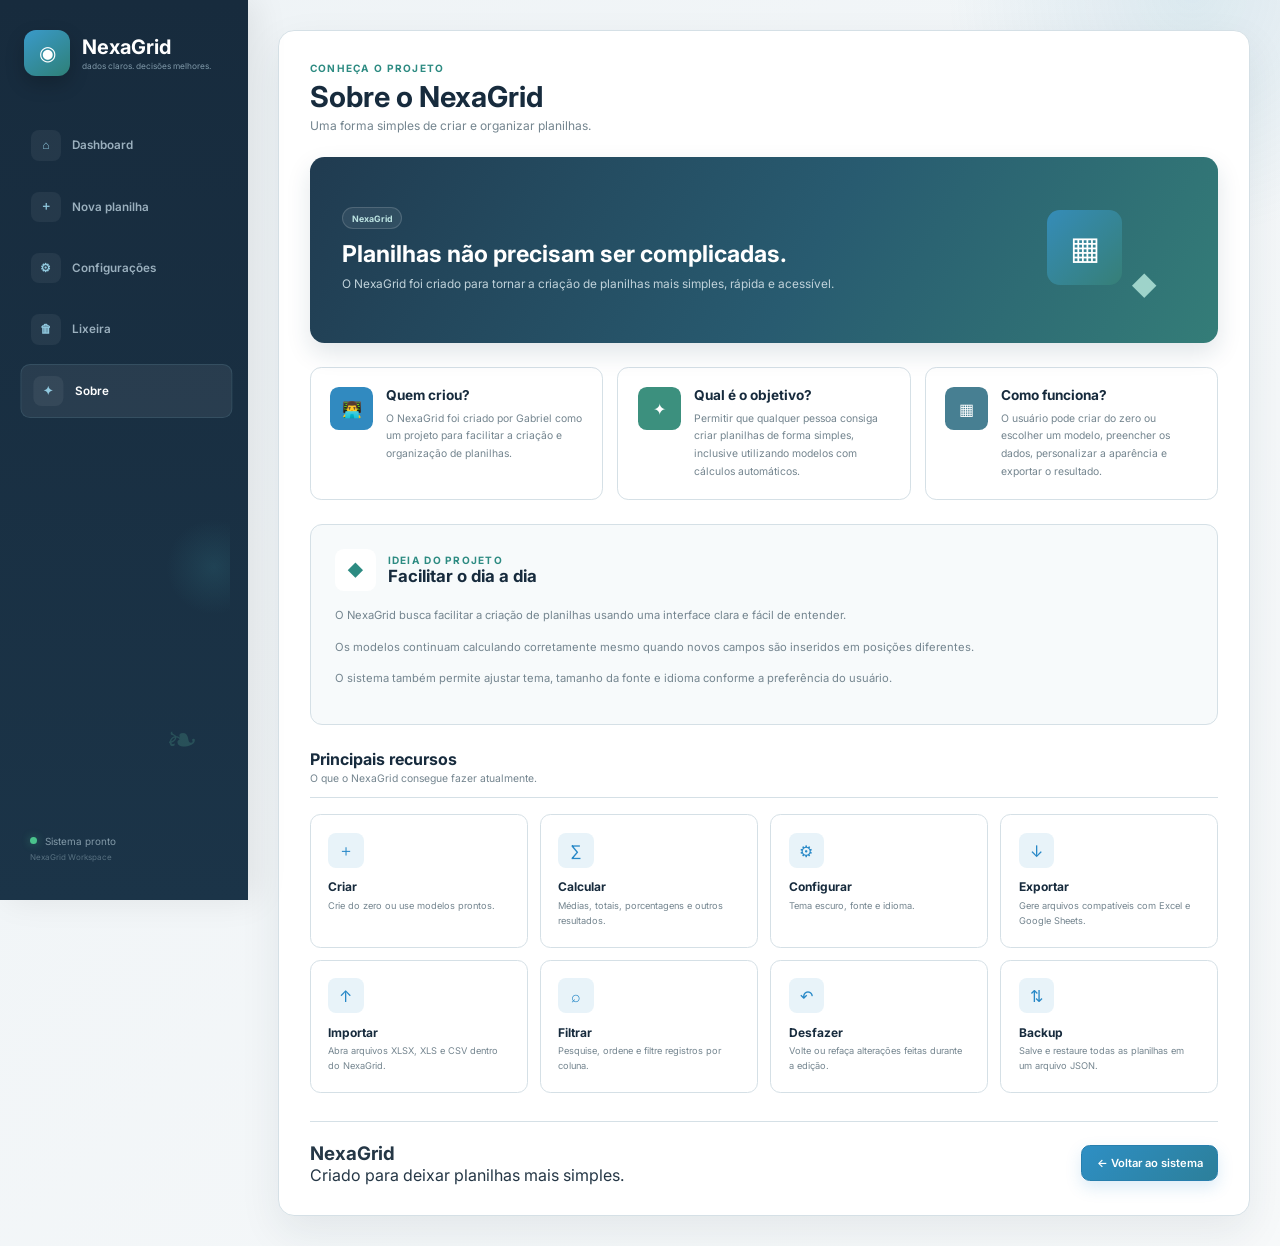
==== commit 0c97070b: "Nexa Grid" ====
--- a/sobre.html
+++ b/sobre.html
@@ -1,9 +1,19 @@
+<!--
+=============================================================
+NEXAGRID - PÁGINA SOBRE
+=============================================================
+
+Esta página apresenta o projeto, o objetivo do NexaGrid e seus recursos.
+Ela usa o mesmo style.css e script.js para manter o tema e o idioma
+sincronizados com o restante do sistema.
+=============================================================
+-->
 <!doctype html>
 <html lang="pt-BR">
   <head>
     <meta charset="UTF-8" />
     <meta name="viewport" content="width=device-width, initial-scale=1.0" />
-    <title>Sobre - AeroGrid</title>
+    <title>Sobre - NexaGrid</title>
     <link rel="stylesheet" href="style.css" />
   </head>
   <body>
@@ -16,10 +26,10 @@
     <!-- ================================================= -->
     <aside>
       <div class="marca">
-        <div class="logo-aerogrid"><span>◉</span></div>
+        <div class="logo-nexagrid"><span>◉</span></div>
         <div>
-          <h1>AeroGrid</h1>
-          <p>organize. visualize. respire.</p>
+          <h1>NexaGrid</h1>
+          <p>dados claros. decisões melhores.</p>
         </div>
       </div>
 
@@ -34,9 +44,15 @@
           <span class="texto-menu" data-i18n="nav.new">Nova planilha</span>
         </button>
 
-        <button onclick="window.location.href = 'index.html?config=1'">
+        <button onclick="window.location.href = 'configuracoes.html'">
           <span class="icone-menu">⚙</span>
           <span class="texto-menu" data-i18n="nav.settings">Configurações</span>
+        </button>
+
+        <!-- acesso à lixeira de planilhas -->
+        <button onclick="window.location.href = 'lixeira.html'">
+          <span class="icone-menu">🗑</span>
+          <span class="texto-menu" data-i18n="nav.trash">Lixeira</span>
         </button>
 
         <button class="menu-ativo">
@@ -55,7 +71,7 @@
           <span></span>
           <span data-i18n="status.ready">Sistema pronto</span>
         </div>
-        <small>AeroGrid Workspace</small>
+        <small>NexaGrid Workspace</small>
       </footer>
     </aside>
 
@@ -66,7 +82,7 @@
       <section class="pagina-sobre">
         <header class="cabecalho-sobre">
           <p class="saudacao" data-i18n="about.eyebrow">Conheça o projeto</p>
-          <h2 data-i18n="about.title">Sobre o AeroGrid</h2>
+          <h2 data-i18n="about.title">Sobre o NexaGrid</h2>
           <p class="subtitulo" data-i18n="about.subtitle">
             Uma forma simples de criar e organizar planilhas.
           </p>
@@ -74,12 +90,12 @@
 
         <section class="banner-sobre">
           <div>
-            <span class="mini-etiqueta">AeroGrid</span>
+            <span class="mini-etiqueta">NexaGrid</span>
             <h3 data-i18n="about.bannerTitle">
               Planilhas não precisam ser complicadas.
             </h3>
             <p data-i18n="about.bannerText">
-              O AeroGrid foi criado para tornar a criação de planilhas mais
+              O NexaGrid foi criado para tornar a criação de planilhas mais
               simples, rápida e acessível.
             </p>
           </div>
@@ -96,7 +112,7 @@
             <div>
               <h3 data-i18n="about.creatorTitle">Quem criou?</h3>
               <p data-i18n="about.creatorText">
-                O AeroGrid foi criado por Gabriel como um projeto para facilitar
+                O NexaGrid foi criado por Gabriel como um projeto para facilitar
                 a criação e organização de planilhas.
               </p>
             </div>
@@ -137,7 +153,7 @@
           </div>
 
           <p data-i18n="about.ideaText1">
-            O AeroGrid busca facilitar a criação de planilhas usando uma
+            O NexaGrid busca facilitar a criação de planilhas usando uma
             interface clara e fácil de entender.
           </p>
           <p data-i18n="about.ideaText2">
@@ -155,7 +171,7 @@
             <div>
               <h3 data-i18n="about.resourcesTitle">Principais recursos</h3>
               <p data-i18n="about.resourcesText">
-                O que o AeroGrid consegue fazer atualmente.
+                O que o NexaGrid consegue fazer atualmente.
               </p>
             </div>
           </div>
@@ -192,12 +208,44 @@
                 Gere arquivos compatíveis com Excel e Google Sheets.
               </p>
             </article>
+
+            <article>
+              <span>↑</span>
+              <h4 data-i18n="about.resourceImport">Importar</h4>
+              <p data-i18n="about.resourceImportText">
+                Abra arquivos XLSX, XLS e CSV dentro do NexaGrid.
+              </p>
+            </article>
+
+            <article>
+              <span>⌕</span>
+              <h4 data-i18n="about.resourceFilter">Filtrar</h4>
+              <p data-i18n="about.resourceFilterText">
+                Pesquise, ordene e filtre registros por coluna.
+              </p>
+            </article>
+
+            <article>
+              <span>↶</span>
+              <h4 data-i18n="about.resourceUndo">Desfazer</h4>
+              <p data-i18n="about.resourceUndoText">
+                Volte ou refaça alterações feitas durante a edição.
+              </p>
+            </article>
+
+            <article>
+              <span>⇅</span>
+              <h4 data-i18n="about.resourceBackup">Backup</h4>
+              <p data-i18n="about.resourceBackupText">
+                Salve e restaure todas as planilhas em um arquivo JSON.
+              </p>
+            </article>
           </div>
         </section>
 
         <footer class="final-sobre">
           <div>
-            <h3>AeroGrid</h3>
+            <h3>NexaGrid</h3>
             <p data-i18n="about.footerText">
               Criado para deixar planilhas mais simples.
             </p>
--- a/style.css
+++ b/style.css
@@ -1,3 +1,33 @@
+/*
+=============================================================
+NEXAGRID - STYLE.CSS
+=============================================================
+
+Este arquivo controla toda a aparência do sistema.
+
+ORGANIZAÇÃO PRINCIPAL:
+1. Variáveis de cor do tema claro.
+2. Variáveis sobrescritas quando o tema escuro está ativo.
+3. Menu lateral e navegação.
+4. Dashboard e cards.
+5. Editor, personalização e tabela.
+6. Modais e menus personalizados.
+7. Configurações e página Sobre.
+8. Responsividade para telas menores.
+9. Melhorias recentes: scrollbar temática, painel rápido e selects.
+
+COMO O TEMA ESCURO FUNCIONA:
+O JavaScript coloca data-theme="dark" no elemento <html>.
+O CSS então troca apenas as variáveis de cor. Dessa forma não é
+necessário duplicar todos os estilos.
+
+COMO A FONTE GERAL FUNCIONA:
+O JavaScript altera o font-size do elemento <html>. Como grande parte
+das medidas usa rem, a interface inteira cresce ou diminui de forma
+proporcional.
+=============================================================
+*/
+
 /* ================================================= */
 /* FONTE E CONFIGURAÇÕES GERAIS */
 /* ================================================= */
@@ -147,7 +177,7 @@
   margin-bottom: 2.4rem;
 }
 
-.logo-aerogrid {
+.logo-nexagrid {
   min-width: 2.9rem;
   width: 2.9rem;
   height: 2.9rem;
@@ -1505,6 +1535,133 @@
 }
 
 /* ================================================= */
+/* MENUS PERSONALIZADOS DAS CONFIGURAÇÕES */
+/* ================================================= */
+
+/*
+    estes menus substituem o dropdown padrão do navegador.
+    assim a lista de opções usa exatamente as cores do tema do NexaGrid.
+*/
+.select-personalizado {
+  width: 100%;
+  position: relative;
+}
+
+.select-personalizado-botao {
+  width: 100%;
+  min-height: 2.75rem;
+
+  padding: 0.72rem 0.85rem;
+
+  display: flex;
+  align-items: center;
+  justify-content: space-between;
+  gap: 0.75rem;
+
+  border: 1px solid var(--borda);
+  border-radius: 0.6rem;
+
+  color: var(--texto);
+  background: var(--painel-secundario);
+
+  font-size: 0.72rem;
+  text-align: left;
+
+  box-shadow: none;
+}
+
+.select-personalizado-botao:hover,
+.select-personalizado.aberto .select-personalizado-botao {
+  color: var(--texto-forte);
+  border-color: var(--azul);
+  background: var(--painel-hover);
+  transform: none;
+}
+
+.select-personalizado-seta {
+  color: var(--texto-claro);
+  font-size: 0.9rem;
+  transition: transform 0.2s ease;
+}
+
+.select-personalizado.aberto .select-personalizado-seta {
+  transform: rotate(180deg);
+}
+
+.select-personalizado-menu {
+  width: 100%;
+
+  position: absolute;
+  top: calc(100% + 0.4rem);
+  left: 0;
+
+  z-index: 80;
+
+  padding: 0.35rem;
+
+  border: 1px solid var(--borda);
+  border-radius: 0.65rem;
+
+  background: var(--painel);
+
+  box-shadow: 0 0.8rem 2rem rgba(0, 0, 0, 0.16);
+
+  opacity: 0;
+  visibility: hidden;
+
+  transform: translateY(-0.35rem);
+
+  transition:
+    opacity 0.15s ease,
+    transform 0.15s ease,
+    visibility 0.15s ease;
+}
+
+.select-personalizado.aberto .select-personalizado-menu {
+  opacity: 1;
+  visibility: visible;
+  transform: translateY(0);
+}
+
+.select-personalizado-menu button {
+  width: 100%;
+
+  padding: 0.65rem 0.75rem;
+
+  display: block;
+
+  border: none;
+  border-radius: 0.45rem;
+
+  color: var(--texto);
+  background: transparent;
+
+  font-size: 0.68rem;
+  text-align: left;
+
+  box-shadow: none;
+}
+
+.select-personalizado-menu button:hover {
+  color: var(--texto-forte);
+  background: var(--painel-hover);
+  transform: none;
+}
+
+.select-personalizado-menu button.ativo {
+  color: #ffffff;
+  background: linear-gradient(135deg, var(--azul), var(--verde));
+}
+
+/*
+    no tema escuro o menu usa as mesmas variáveis,
+    então nenhuma lista branca do navegador aparece.
+*/
+html[data-theme="dark"] .select-personalizado-menu {
+  box-shadow: 0 0.9rem 2.2rem rgba(0, 0, 0, 0.38);
+}
+
+/* ================================================= */
 /* RESPONSIVIDADE */
 /* ================================================= */
 
@@ -1642,3 +1799,795 @@
     width: 100%;
   }
 }
+
+/* ================================================= */
+/* NEXAGRID V6 - NOVAS FERRAMENTAS */
+/* ================================================= */
+
+/* ações do dashboard */
+.acoes-dashboard {
+  display: flex;
+  gap: 0.55rem;
+  flex-wrap: wrap;
+  justify-content: flex-end;
+}
+
+.arquivo-escondido {
+  display: none !important;
+}
+
+.barra-dashboard,
+.barra-tabela {
+  display: flex;
+  align-items: center;
+  justify-content: space-between;
+  gap: 0.7rem;
+  margin-bottom: 0.9rem;
+}
+
+.campo-busca {
+  min-width: 0;
+  flex: 1;
+  display: flex;
+  align-items: center;
+  gap: 0.55rem;
+  padding: 0 0.75rem;
+  border: 1px solid var(--borda);
+  border-radius: 0.55rem;
+  background: var(--painel-secundario);
+  color: var(--texto-claro);
+}
+
+.campo-busca input {
+  width: 100%;
+  min-width: 0;
+  height: 2.45rem;
+  border: 0;
+  outline: 0;
+  color: var(--texto);
+  background: transparent;
+  font: inherit;
+}
+
+.barra-dashboard > select,
+.barra-tabela > select {
+  min-width: 10rem;
+  height: 2.45rem;
+  padding: 0 2.1rem 0 0.75rem;
+  border: 1px solid var(--borda);
+  border-radius: 0.55rem;
+  color: var(--texto);
+  background: var(--painel-secundario);
+  font: inherit;
+}
+
+/* gráfico automático */
+.area-grafico {
+  margin-bottom: 1rem;
+  padding: 1rem;
+  border: 1px solid var(--borda);
+  border-radius: 0.75rem;
+  background: var(--painel);
+}
+
+.area-grafico header {
+  margin-bottom: 0.8rem;
+}
+
+.area-grafico h3 {
+  color: var(--texto-forte);
+  font-size: 0.9rem;
+}
+
+.grafico-container {
+  position: relative;
+  width: 100%;
+  height: 19rem;
+}
+
+/* filtros por coluna */
+.linha-filtros th {
+  padding: 0.35rem;
+  background: var(--painel-secundario) !important;
+  color: var(--texto) !important;
+}
+
+.filtro-coluna {
+  width: 100%;
+  min-width: 5.5rem;
+  padding: 0.48rem 0.55rem;
+  border: 1px solid var(--borda);
+  border-radius: 0.4rem;
+  outline: none;
+  color: var(--texto);
+  background: var(--painel);
+  font: inherit;
+  font-size: 0.58rem;
+}
+
+.cabecalho-campo {
+  display: flex;
+  align-items: center;
+  justify-content: space-between;
+  gap: 0.4rem;
+}
+
+.botao-ordenar-campo {
+  flex: 1;
+  min-width: 0;
+  padding: 0;
+  border: 0;
+  background: transparent !important;
+  color: inherit !important;
+  text-align: inherit;
+  font: inherit;
+  transform: none !important;
+}
+
+.botao-menu-campo {
+  width: 1.55rem;
+  height: 1.55rem;
+  padding: 0;
+  border: 0;
+  border-radius: 0.35rem;
+  color: inherit;
+  background: rgba(255, 255, 255, 0.08);
+  transform: none !important;
+}
+
+/* menu de ações do campo */
+.menu-campo {
+  position: fixed;
+  z-index: 200;
+  width: 13.5rem;
+  padding: 0.4rem;
+  border: 1px solid var(--borda);
+  border-radius: 0.65rem;
+  background: var(--painel);
+  box-shadow: 0 1rem 2.5rem rgba(0, 0, 0, 0.22);
+}
+
+.menu-campo button {
+  width: 100%;
+  display: block;
+  padding: 0.65rem 0.7rem;
+  border: 0;
+  text-align: left;
+  color: var(--texto);
+  background: transparent;
+}
+
+.menu-campo button:hover {
+  background: var(--painel-hover);
+}
+
+.menu-campo .acao-perigosa {
+  color: var(--vermelho);
+}
+
+/* tipos de campos */
+.grade-limites-campo,
+.grade-regras {
+  display: grid;
+  grid-template-columns: repeat(2, minmax(0, 1fr));
+  gap: 0.7rem;
+}
+
+.grade-limites-campo label {
+  margin-bottom: 1rem;
+}
+
+.celula-selecao,
+.celula-checkbox {
+  width: 100%;
+  min-width: 6rem;
+  height: 100%;
+  min-height: 2.7rem;
+  padding: 0.65rem;
+  border: 0;
+  outline: 0;
+  color: var(--texto);
+  background: transparent;
+  font: inherit;
+}
+
+.celula-checkbox {
+  display: flex;
+  align-items: center;
+  justify-content: center;
+}
+
+.celula-checkbox input {
+  width: 1rem !important;
+  height: 1rem;
+}
+
+.celula-invalida {
+  box-shadow: inset 0 0 0 2px var(--vermelho) !important;
+}
+
+/* toasts internos */
+.toast-container {
+  position: fixed;
+  right: 1.2rem;
+  bottom: 1.2rem;
+  z-index: 300;
+  display: flex;
+  flex-direction: column;
+  gap: 0.55rem;
+  pointer-events: none;
+}
+
+.toast-nexagrid {
+  min-width: 15rem;
+  max-width: 23rem;
+  padding: 0.8rem 0.9rem;
+  border: 1px solid var(--borda);
+  border-left: 3px solid var(--azul);
+  border-radius: 0.6rem;
+  color: var(--texto);
+  background: var(--painel);
+  box-shadow: 0 0.8rem 2rem rgba(0, 0, 0, 0.2);
+  font-size: 0.68rem;
+  line-height: 1.5;
+  animation: toastEntrada 0.2s ease-out;
+}
+
+.toast-nexagrid.sucesso {
+  border-left-color: var(--verde);
+}
+.toast-nexagrid.erro {
+  border-left-color: var(--vermelho);
+}
+
+@keyframes toastEntrada {
+  from {
+    opacity: 0;
+    transform: translateY(0.5rem);
+  }
+  to {
+    opacity: 1;
+    transform: translateY(0);
+  }
+}
+
+/* configurações extras */
+.card-configuracao-largo {
+  grid-column: span 1;
+}
+
+.grade-regras label {
+  display: flex;
+  flex-direction: column;
+  gap: 0.35rem;
+  color: var(--texto-claro);
+  font-size: 0.58rem;
+  font-weight: 700;
+}
+
+.grade-regras input {
+  width: 100%;
+  padding: 0.68rem;
+  border: 1px solid var(--borda);
+  border-radius: 0.5rem;
+  outline: none;
+  color: var(--texto);
+  background: var(--painel-secundario);
+  font: inherit;
+}
+
+.acoes-configuracao {
+  display: flex;
+  gap: 0.55rem;
+  flex-wrap: wrap;
+}
+
+button:disabled {
+  opacity: 0.45;
+  cursor: not-allowed;
+  transform: none !important;
+}
+
+@media (max-width: 900px) {
+  .barra-dashboard,
+  .barra-tabela {
+    align-items: stretch;
+    flex-direction: column;
+  }
+
+  .barra-dashboard > select,
+  .barra-tabela > select {
+    width: 100%;
+  }
+
+  .grafico-container {
+    height: 15rem;
+  }
+}
+
+@media (max-width: 600px) {
+  .acoes-dashboard,
+  .acoes {
+    width: 100%;
+  }
+
+  .acoes-dashboard button,
+  .acoes button {
+    flex: 1;
+  }
+
+  .grade-limites-campo,
+  .grade-regras {
+    grid-template-columns: 1fr;
+  }
+
+  .toast-container {
+    left: 0.75rem;
+    right: 0.75rem;
+    bottom: 0.75rem;
+  }
+
+  .toast-nexagrid {
+    min-width: 0;
+    max-width: none;
+  }
+}
+
+/* opções nativas recebem as cores do tema quando o navegador permite */
+select option {
+  color: var(--texto);
+  background: var(--painel);
+}
+
+html[data-theme="dark"] select {
+  color-scheme: dark;
+}
+
+html[data-theme="light"] select {
+  color-scheme: light;
+}
+
+/* ================================================= */
+/* BARRA DE ROLAGEM NO TEMA DO NEXAGRID */
+/* ================================================= */
+
+* {
+  scrollbar-width: thin;
+  scrollbar-color: var(--azul) var(--painel-secundario);
+}
+
+*::-webkit-scrollbar {
+  width: 12px;
+  height: 12px;
+}
+
+*::-webkit-scrollbar-track {
+  background: var(--painel-secundario);
+}
+
+*::-webkit-scrollbar-thumb {
+  background: linear-gradient(180deg, var(--azul), var(--verde));
+  border-radius: 999px;
+  border: 2px solid var(--painel-secundario);
+}
+
+*::-webkit-scrollbar-thumb:hover {
+  filter: brightness(1.08);
+}
+
+*::-webkit-scrollbar-corner {
+  background: var(--painel-secundario);
+}
+
+/* ================================================= */
+/* PAINEL RÁPIDO PERTO DA PLANILHA */
+/* ================================================= */
+
+.painel-rapido-planilha {
+  margin-bottom: 0.9rem;
+  padding: 1rem;
+  border: 1px solid var(--borda);
+  border-radius: 0.8rem;
+  background: linear-gradient(
+    180deg,
+    var(--painel),
+    color-mix(in srgb, var(--painel) 85%, var(--azul) 15%)
+  );
+  position: sticky;
+  top: 0.65rem;
+  z-index: 18;
+  box-shadow: 0 0.8rem 2rem rgba(0, 0, 0, 0.12);
+}
+
+.painel-rapido-topo {
+  display: flex;
+  align-items: flex-start;
+  justify-content: space-between;
+  gap: 0.8rem;
+  margin-bottom: 0.9rem;
+}
+
+.painel-rapido-topo h3 {
+  margin: 0.12rem 0;
+  font-size: 1rem;
+}
+
+.subtitulo-rapido {
+  margin: 0;
+  color: var(--texto-claro);
+  font-size: 0.76rem;
+}
+
+.painel-rapido-conteudo {
+  display: grid;
+  grid-template-columns: 1.4fr 1fr;
+  gap: 0.9rem;
+  align-items: end;
+}
+
+.painel-rapido-acoes {
+  display: flex;
+  flex-wrap: wrap;
+  gap: 0.65rem;
+}
+
+.painel-rapido-cores {
+  display: grid;
+  grid-template-columns: repeat(4, minmax(0, 1fr));
+  gap: 0.65rem;
+}
+
+.painel-rapido-cores label {
+  display: flex;
+  flex-direction: column;
+  gap: 0.35rem;
+  color: var(--texto-claro);
+  font-size: 0.68rem;
+  font-weight: 700;
+}
+
+.painel-rapido-cores input[type="color"] {
+  width: 100%;
+  height: 2.6rem;
+  padding: 0.25rem;
+  border: 1px solid var(--borda);
+  border-radius: 0.6rem;
+  background: var(--painel-secundario);
+}
+
+/* ================================================= */
+/* SELECTS NATIVOS TRANSFORMADOS NO TEMA DO SITE */
+/* ================================================= */
+
+.nexa-select-original {
+  position: absolute !important;
+  width: 1px !important;
+  height: 1px !important;
+  opacity: 0 !important;
+  pointer-events: none !important;
+  overflow: hidden !important;
+}
+
+.select-personalizado.select-nativo-nexa {
+  width: 100%;
+}
+
+.select-personalizado.select-nativo-nexa .select-personalizado-botao {
+  min-height: 2.45rem;
+  padding: 0.65rem 0.8rem;
+}
+
+.barra-dashboard .select-personalizado.select-nativo-nexa {
+  min-width: 12rem;
+  max-width: 14rem;
+}
+
+.opcoes-personalizacao
+  .select-personalizado.select-nativo-nexa
+  .select-personalizado-botao {
+  min-height: 2.15rem;
+  font-size: 0.72rem;
+}
+
+.titulo-personalizacao {
+  align-items: flex-start;
+}
+
+@media (max-width: 1100px) {
+  .painel-rapido-conteudo {
+    grid-template-columns: 1fr;
+  }
+
+  .painel-rapido-cores {
+    grid-template-columns: repeat(2, minmax(0, 1fr));
+  }
+}
+
+@media (max-width: 720px) {
+  .painel-rapido-topo {
+    flex-direction: column;
+  }
+
+  .painel-rapido-cores {
+    grid-template-columns: 1fr 1fr;
+  }
+
+  .painel-rapido-planilha {
+    top: 0.35rem;
+    padding: 0.85rem;
+  }
+}
+
+/* ================================================= */
+/* V8 - COLUNAS AJUSTADAS AO CONTEÚDO */
+/* ================================================= */
+
+/*
+    evita que títulos como "Total de aulas" e "Frequência %"
+    quebrem em duas linhas dentro do NexaGrid.
+*/
+.tabela-container th {
+  white-space: nowrap;
+  width: max-content;
+  min-width: 9rem;
+}
+
+/*
+    deixa campos mais confortáveis para leitura.
+    a tabela continua podendo rolar horizontalmente quando necessário.
+*/
+.tabela-container td input,
+.tabela-container td select,
+.tabela-container td .select-personalizado {
+  min-width: 8rem;
+}
+
+/* campos com nomes maiores ganham espaço sem esmagar o texto */
+.tabela-container th:not(.coluna-acoes) {
+  padding-left: 0.9rem;
+  padding-right: 0.9rem;
+}
+
+/* a coluna de ações continua compacta */
+.tabela-container th.coluna-acoes,
+.tabela-container td.coluna-acoes {
+  min-width: 5rem;
+  width: 5rem;
+}
+
+/* ================================================= */
+/* V9 - SUPORTE VISUAL PARA PLANILHAS IMPORTADAS */
+/* ================================================= */
+
+/*
+    Quando a planilha importada possui larguras próprias, a tabela pode ficar
+    maior do que a tela. Mantemos a rolagem horizontal em vez de comprimir
+    as colunas e destruir o formato original.
+*/
+.tabela-container {
+  overflow-x: auto;
+  overflow-y: visible;
+}
+
+/*
+    O controle interno acompanha o estilo da célula sem adicionar uma borda
+    própria que não existia no Excel.
+*/
+#corpoTabela td > input,
+#corpoTabela td > select {
+  min-width: 100%;
+  box-sizing: border-box;
+}
+
+/*
+    Cabeçalhos importados costumam ser formatados para uma única linha.
+    Se a coluna original for larga o suficiente, o NexaGrid preserva isso.
+*/
+#cabecalhoTabela th,
+#cabecalhoTabela .botao-ordenar-campo {
+  white-space: nowrap;
+}
+
+/* ================================================= */
+/* V10 - IMPORTAÇÃO E LIXEIRA */
+/* ================================================= */
+
+/*
+    A página da lixeira usa a mesma caixa principal das outras páginas.
+    Isso mantém tema claro/escuro, bordas e espaçamentos consistentes.
+*/
+.pagina-lixeira {
+  width: 100%;
+  max-width: 87rem;
+  min-height: calc(100vh - 3.8rem);
+  margin: auto;
+  padding: 1.9rem;
+  border: 1px solid var(--borda);
+  border-radius: 1rem;
+  background: var(--painel);
+  box-shadow: 0 1rem 2.6rem var(--sombra);
+}
+
+.cabecalho-lixeira {
+  display: flex;
+  align-items: flex-start;
+  justify-content: space-between;
+  gap: 1rem;
+  margin-bottom: 1.3rem;
+}
+
+.cabecalho-lixeira h2 {
+  margin-top: 0.3rem;
+  color: var(--texto-forte);
+  font-size: 1.8rem;
+}
+
+/* botão perigoso recebe cor vermelha sem perder o tema */
+.acao-perigosa {
+  color: var(--vermelho) !important;
+  border-color: color-mix(
+    in srgb,
+    var(--vermelho) 45%,
+    var(--borda)
+  ) !important;
+  background: color-mix(in srgb, var(--vermelho) 7%, var(--painel)) !important;
+}
+
+.acao-perigosa:hover {
+  color: #ffffff !important;
+  border-color: var(--vermelho) !important;
+  background: var(--vermelho) !important;
+}
+
+.resumo-lixeira {
+  margin-bottom: 1rem;
+}
+
+.resumo-lixeira > div {
+  width: fit-content;
+  min-width: 13rem;
+  padding: 1rem;
+  display: flex;
+  align-items: center;
+  gap: 0.8rem;
+  border: 1px solid var(--borda);
+  border-left: 3px solid var(--verde);
+  border-radius: 0.7rem;
+  background: var(--painel-secundario);
+}
+
+.resumo-lixeira > div > span {
+  font-size: 1.35rem;
+}
+
+.resumo-lixeira small {
+  display: block;
+  color: var(--texto-claro);
+  font-size: 0.62rem;
+}
+
+.resumo-lixeira strong {
+  display: block;
+  margin-top: 0.15rem;
+  color: var(--texto-forte);
+  font-size: 1.4rem;
+}
+
+/* os cards da lixeira têm uma faixa diferente para indicar estado excluído */
+.lista-lixeira .card-planilha {
+  cursor: default;
+  border-left: 3px solid var(--vermelho);
+}
+
+.acoes-lixeira-card {
+  display: flex;
+  flex-wrap: wrap;
+  gap: 0.45rem;
+  margin-top: 0.9rem;
+}
+
+.data-exclusao {
+  color: var(--texto-claro);
+  font-size: 0.56rem;
+}
+
+/* ================================================= */
+/* MODAL DE ESCOLHA DA ABA IMPORTADA */
+/* ================================================= */
+
+.modal-abas-importacao {
+  width: 31rem;
+  max-width: 92%;
+  margin: auto;
+  border: 1px solid var(--borda);
+  border-radius: 0.9rem;
+  color: var(--texto);
+  background: var(--painel);
+  box-shadow: 0 1.5rem 4rem rgba(0, 0, 0, 0.3);
+}
+
+.conteudo-modal-abas {
+  padding: 1.4rem;
+}
+
+.lista-abas-importacao {
+  display: grid;
+  gap: 0.55rem;
+  margin-top: 1rem;
+}
+
+.botao-aba-importacao {
+  width: 100%;
+  padding: 0.85rem;
+  display: flex;
+  align-items: center;
+  justify-content: space-between;
+  gap: 0.7rem;
+  text-align: left;
+  background: var(--painel-secundario);
+}
+
+.botao-aba-importacao strong {
+  color: var(--texto-forte);
+  font-size: 0.75rem;
+}
+
+.botao-aba-importacao small {
+  color: var(--texto-claro);
+  font-size: 0.55rem;
+}
+
+/* ================================================= */
+/* PLANILHAS IMPORTADAS COM ESTILO ORIGINAL */
+/* ================================================= */
+
+/*
+    Quando uma planilha importada tem larguras definidas, a tabela precisa
+    manter essas medidas. Em vez de tentar comprimir tudo na tela, usamos
+    rolagem horizontal, igual a um editor de planilhas real.
+*/
+.tabela-container.tem-aparencia-importada table {
+  width: max-content;
+  min-width: 100%;
+  table-layout: fixed;
+}
+
+.tabela-container.tem-aparencia-importada th,
+.tabela-container.tem-aparencia-importada td {
+  overflow: hidden;
+}
+
+/*
+    Não quebramos cabeçalhos importados à força. Se o arquivo original tiver
+    uma coluna suficientemente larga, o título continua em uma linha.
+*/
+.tabela-container.tem-aparencia-importada th {
+  white-space: nowrap;
+}
+
+/*
+    A célula pode mostrar o conteúdo completo enquanto o usuário edita.
+    O recorte fica apenas no estado normal para não alterar o tamanho da grade.
+*/
+.tabela-container.tem-aparencia-importada td input,
+.tabela-container.tem-aparencia-importada td select {
+  min-width: 0;
+  overflow: hidden;
+  text-overflow: ellipsis;
+}
+
+.tabela-container.tem-aparencia-importada td input:focus,
+.tabela-container.tem-aparencia-importada td select:focus {
+  overflow: visible;
+  text-overflow: clip;
+}
+
+@media (max-width: 800px) {
+  .cabecalho-lixeira {
+    flex-direction: column;
+  }
+
+  .pagina-lixeira {
+    padding: 1.2rem;
+  }
+}
